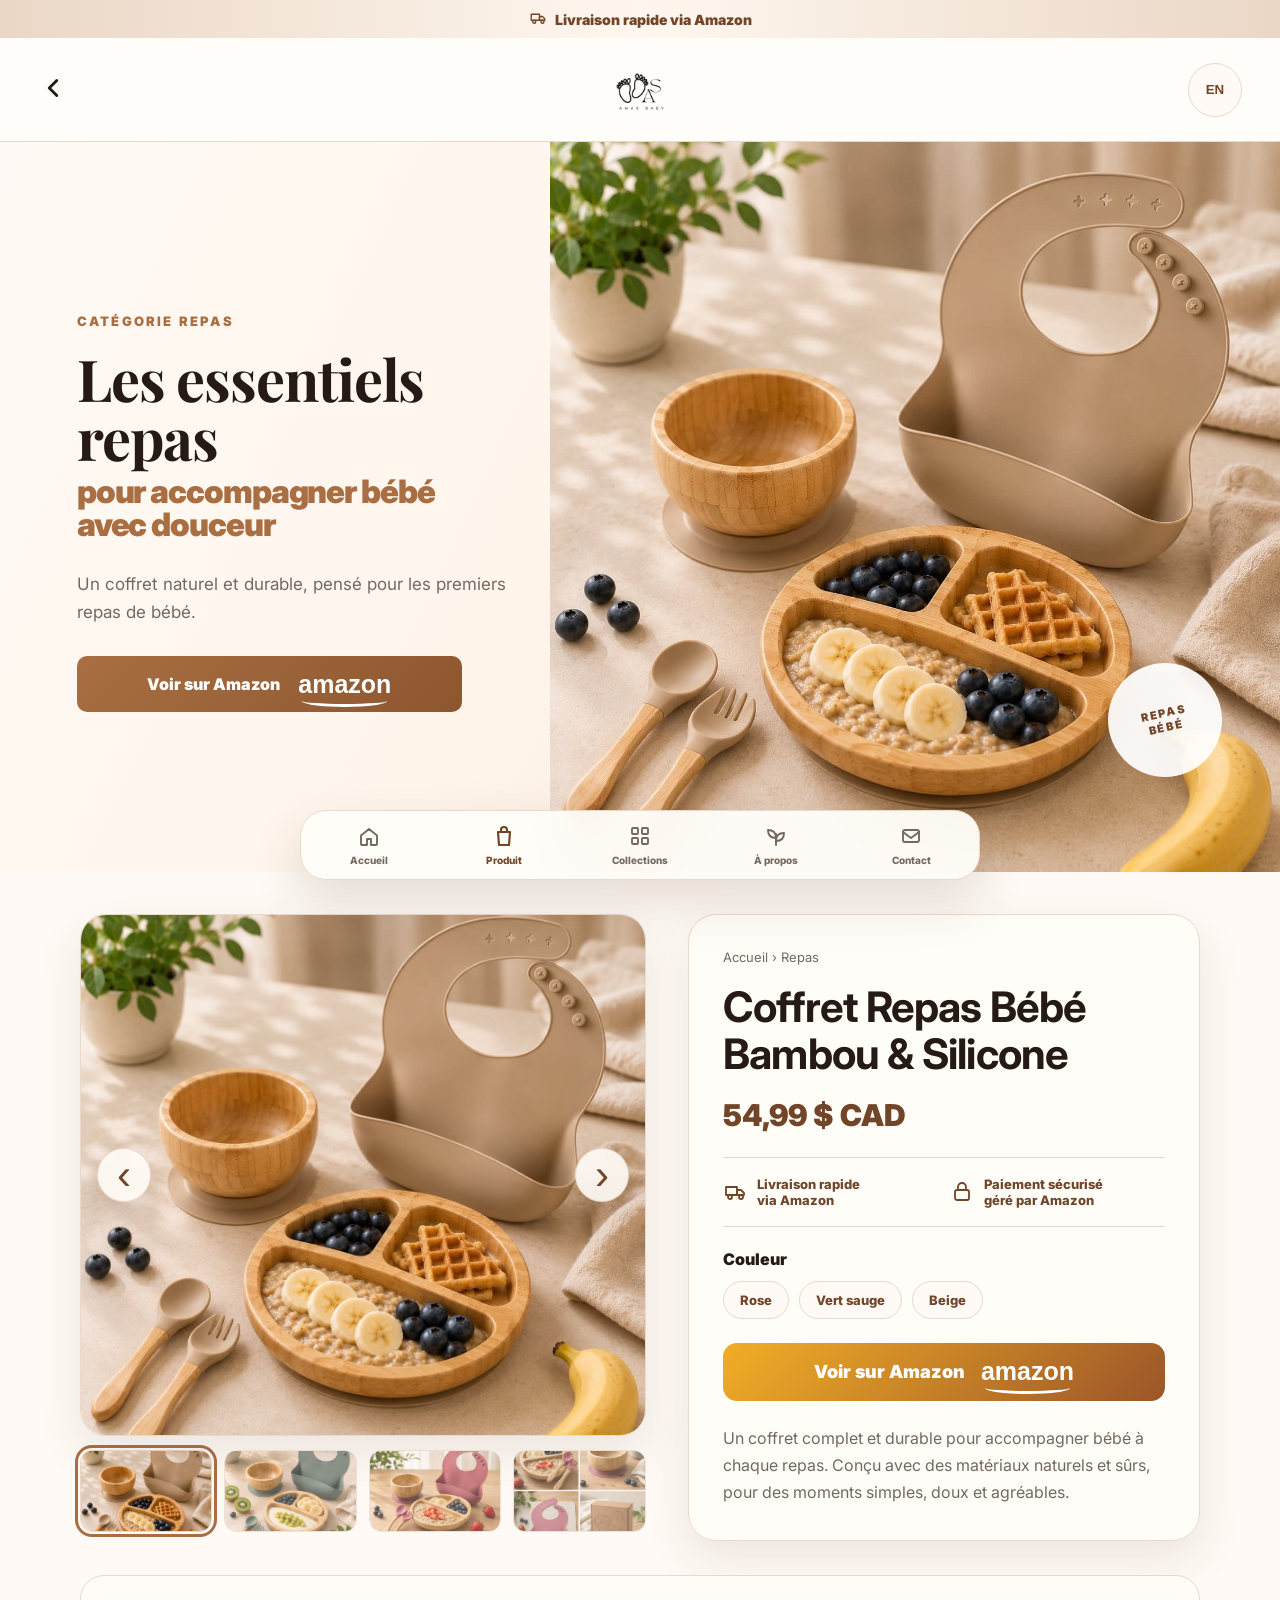
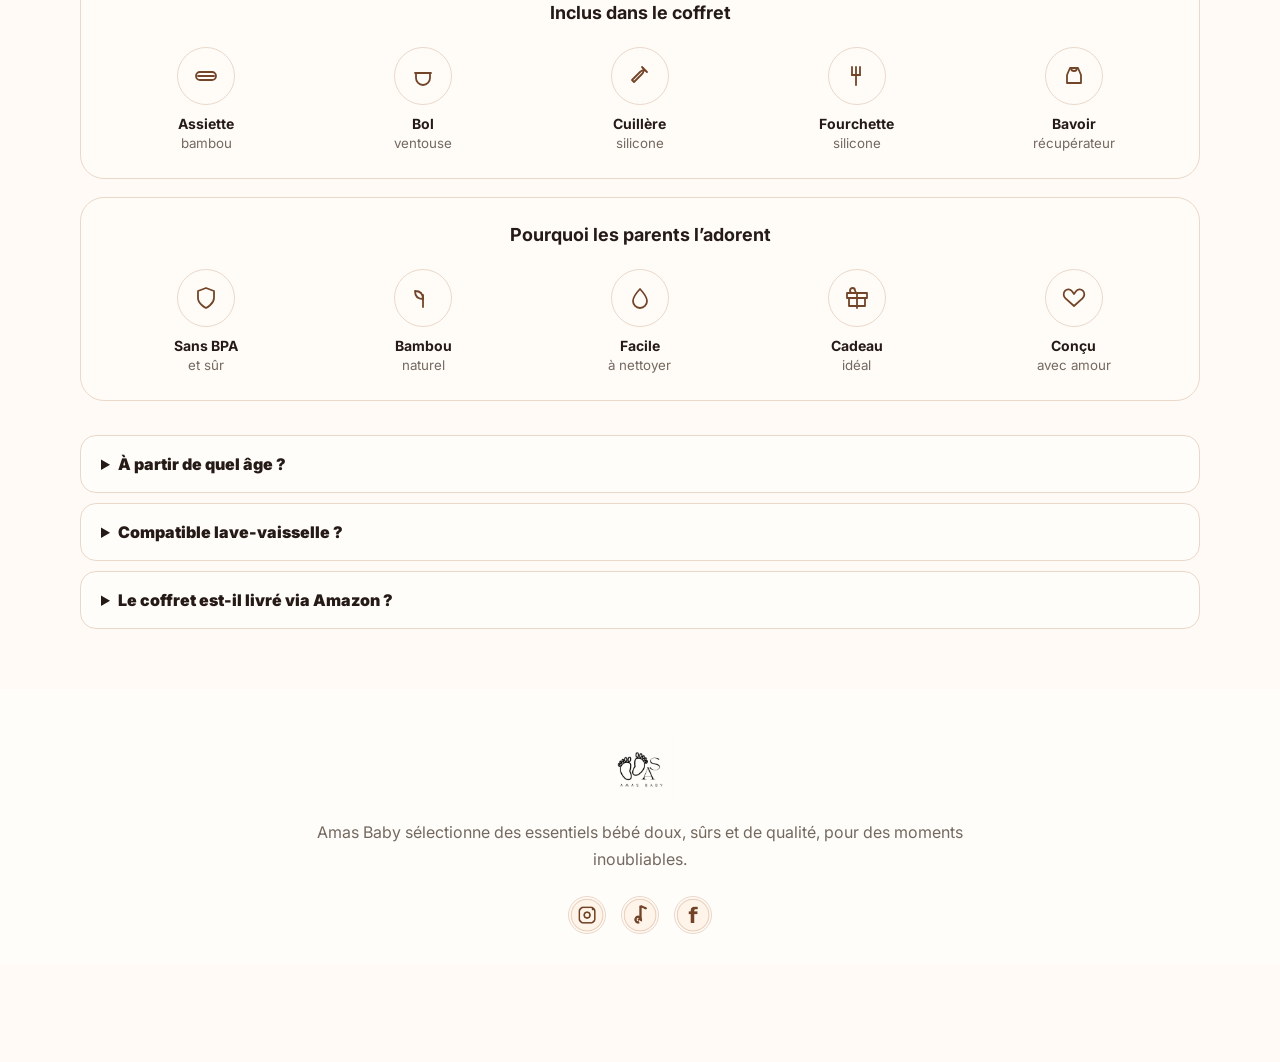
==== repas.html @ 6b03d8f7 "Add files via upload" ====
<!DOCTYPE html>
<html lang="fr">
<head>
  <meta charset="UTF-8" />
  <meta name="viewport" content="width=device-width, initial-scale=1.0" />
  <title>Repas | Amas Baby</title>
  <link rel="stylesheet" href="style.css" />
</head>
<body id="home">

  <div class="announcement">
    <span class="lineIcon" aria-hidden="true">
      <svg viewBox="0 0 24 24"><path d="M3 7h11v8H3z"/><path d="M14 10h4l3 3v2h-7z"/><circle cx="7" cy="17" r="2"/><circle cx="18" cy="17" r="2"/></svg>
    </span>
    Livraison rapide via Amazon
  </div>

  <header class="siteHeader">
    <a class="menuBtn" href="index.html" aria-label="Retour accueil">
      <svg viewBox="0 0 24 24"><path d="M15 18l-6-6 6-6"/></svg>
    </a>
    <a href="index.html" class="logoLink" aria-label="Amas Baby accueil">
      <img src="logo.png" alt="Amas Baby" />
    </a>
    <button class="langBtn" type="button" aria-label="Switch language">EN</button>
  </header>

  <main>
    <section class="hero">
      <div class="heroCopy">
        <p class="eyebrow">Catégorie repas</p>
        <h1>Les essentiels repas<br><span>pour accompagner bébé avec douceur</span></h1>
        <p class="heroText">Un coffret naturel et durable, pensé pour les premiers repas de bébé.</p>
        <div class="actions">
          <a class="amazonBtn" href="https://www.amazon.ca/" target="_blank" rel="noreferrer">
            <span>Voir sur Amazon</span>
            <span class="amazonWord">amazon</span>
          </a>
        </div>
      </div>
      <div class="heroImage">
        <img src="hero.jpg" alt="Coffret repas bébé" />
        <div class="badge">Repas<br>Bébé</div>
      </div>
    </section>

    <section class="productPageHero">
      <div class="productGallery">
        <div class="mainProductImage galleryBox">
          <button class="galleryArrow galleryPrev" type="button" aria-label="Image précédente">‹</button>
          <img id="mainProductPhoto" src="product-plate.jpg" alt="Coffret repas bébé bambou et silicone" />
          <button class="galleryArrow galleryNext" type="button" aria-label="Image suivante">›</button>
        </div>

        <div class="thumbs" id="productThumbs">
          <button class="thumbButton active" type="button" data-image="product-plate.jpg" aria-label="Photo 1">
            <img src="product-plate.jpg" alt="">
          </button>
          <button class="thumbButton" type="button" data-image="product-bowl.jpg" aria-label="Photo 2">
            <img src="product-bowl.jpg" alt="">
          </button>
          <button class="thumbButton" type="button" data-image="product-bib.jpg" aria-label="Photo 3">
            <img src="product-bib.jpg" alt="">
          </button>
          <button class="thumbButton" type="button" data-image="product-kit.jpg" aria-label="Photo 4">
            <img src="product-kit.jpg" alt="">
          </button>
        </div>
      </div>

      <article class="productInfo">
        <p class="breadcrumb">Accueil › Repas</p>
        <h1>Coffret Repas Bébé Bambou & Silicone</h1>
        <p class="price">54,99 $ CAD</p>

        <div class="miniTrust">
          <div><svg viewBox="0 0 24 24"><path d="M3 7h11v8H3z"/><path d="M14 10h4l3 3v2h-7z"/><circle cx="7" cy="17" r="2"/><circle cx="18" cy="17" r="2"/></svg><span>Livraison rapide<br>via Amazon</span></div>
          <div><svg viewBox="0 0 24 24"><rect x="5" y="10" width="14" height="10" rx="2"/><path d="M8 10V7a4 4 0 0 1 8 0v3"/></svg><span>Paiement sécurisé<br>géré par Amazon</span></div>
        </div>

        <p class="colorsLabel">Couleur</p>
        <div class="colorPills">
          <span>Rose</span>
          <span>Vert sauge</span>
          <span>Beige</span>
        </div>

        <a class="amazonProductBtn" href="https://www.amazon.ca/" target="_blank" rel="noreferrer">
          Voir sur Amazon <span class="amazonWord">amazon</span>
        </a>

        <p class="productDesc">
          Un coffret complet et durable pour accompagner bébé à chaque repas.
          Conçu avec des matériaux naturels et sûrs, pour des moments simples,
          doux et agréables.
        </p>
      </article>
    </section>

    <section class="detailsPanel">
      <div class="detailRow">
        <h2>Inclus dans le coffret</h2>
        <div class="iconGrid">
          <div><span><svg viewBox="0 0 24 24"><path d="M4 12h16"/><path d="M6 8h12a4 4 0 0 1 0 8H6a4 4 0 0 1 0-8Z"/></svg></span><strong>Assiette</strong><small>bambou</small></div>
          <div><span><svg viewBox="0 0 24 24"><path d="M5 9h14v5a7 7 0 0 1-14 0V9Z"/><path d="M4 9h16"/></svg></span><strong>Bol</strong><small>ventouse</small></div>
          <div><span><svg viewBox="0 0 24 24"><path d="M14 3c2 2 2 5 0 7l-8 8-2-2 8-8c2-2 5-2 7 0Z"/></svg></span><strong>Cuillère</strong><small>silicone</small></div>
          <div><span><svg viewBox="0 0 24 24"><path d="M7 3v8"/><path d="M11 3v8"/><path d="M15 3v8"/><path d="M7 11h8"/><path d="M11 11v10"/></svg></span><strong>Fourchette</strong><small>silicone</small></div>
          <div><span><svg viewBox="0 0 24 24"><path d="M8 4h8l3 7v8H5v-8l3-7Z"/><path d="M9 4a3 3 0 0 0 6 0"/></svg></span><strong>Bavoir</strong><small>récupérateur</small></div>
        </div>
      </div>

      <div class="detailRow">
        <h2>Pourquoi les parents l’adorent</h2>
        <div class="iconGrid">
          <div><span><svg viewBox="0 0 24 24"><path d="M12 22s8-4 8-10V5l-8-3-8 3v7c0 6 8 10 8 10Z"/></svg></span><strong>Sans BPA</strong><small>et sûr</small></div>
          <div><span><svg viewBox="0 0 24 24"><path d="M12 21V9"/><path d="M12 13c-5 0-8-3-8-8 5 0 8 3 8 8Z"/></svg></span><strong>Bambou</strong><small>naturel</small></div>
          <div><span><svg viewBox="0 0 24 24"><path d="M12 3s7 7.4 7 12a7 7 0 1 1-14 0c0-4.6 7-12 7-12Z"/></svg></span><strong>Facile</strong><small>à nettoyer</small></div>
          <div><span><svg viewBox="0 0 24 24"><path d="M20 12v8H4v-8"/><path d="M2 7h20v5H2z"/><path d="M12 22V7"/><path d="M12 7H7.5a2.5 2.5 0 1 1 2.5-2.5C10 6 12 7 12 7Z"/></svg></span><strong>Cadeau</strong><small>idéal</small></div>
          <div><span><svg viewBox="0 0 24 24"><path d="M20.8 4.6c-2-2-5.2-1.5-6.8.7L12 8l-2-2.7c-1.6-2.2-4.8-2.7-6.8-.7-2.3 2.3-2 6 .6 8.1L12 20l8.2-7.3c2.6-2.2 2.9-5.8.6-8.1Z"/></svg></span><strong>Conçu</strong><small>avec amour</small></div>
        </div>
      </div>
    </section>

    <section class="faq">
      <details><summary>À partir de quel âge ?</summary><p>Le coffret est pensé pour les premiers repas de bébé, généralement autour de 4 mois et plus.</p></details>
      <details><summary>Compatible lave-vaisselle ?</summary><p>Les éléments silicone sont faciles à nettoyer. Pour le bambou, un lavage doux à la main est recommandé.</p></details>
      <details><summary>Le coffret est-il livré via Amazon ?</summary><p>Oui, le bouton “Voir sur Amazon” dirige vers la fiche produit Amazon.</p></details>
    </section>
  </main>

  <footer id="contact" class="footer">
    <a href="index.html"><img src="logo.png" alt="Amas Baby" /></a>
    <p>Amas Baby sélectionne des essentiels bébé doux, sûrs et de qualité, pour des moments inoubliables.</p>
    <div class="socials" aria-label="Réseaux sociaux">
      <a href="#" aria-label="Instagram"><img src="social-instagram.png" alt="Instagram"></a>
      <a href="#" aria-label="TikTok"><img src="social-tiktok.png" alt="TikTok"></a>
      <a href="#" aria-label="Facebook"><img src="social-facebook.png" alt="Facebook"></a>
    </div>
  </footer>

  <nav class="bottomNav" aria-label="Navigation mobile">
    <a href="index.html">
      <svg viewBox="0 0 24 24" aria-hidden="true"><path d="M4 11.5 12 5l8 6.5V20a1 1 0 0 1-1 1h-5v-6h-4v6H5a1 1 0 0 1-1-1v-8.5Z"/></svg>
      <small>Accueil</small>
    </a>
    <a href="repas.html" class="active">
      <svg viewBox="0 0 24 24" aria-hidden="true"><path d="M6 8h12l-1 13H7L6 8Z"/><path d="M9 8V6a3 3 0 0 1 6 0v2"/></svg>
      <small>Produit</small>
    </a>
    <a href="index.html#collections">
      <svg viewBox="0 0 24 24" aria-hidden="true"><rect x="4" y="4" width="6" height="6" rx="1"/><rect x="14" y="4" width="6" height="6" rx="1"/><rect x="4" y="14" width="6" height="6" rx="1"/><rect x="14" y="14" width="6" height="6" rx="1"/></svg>
      <small>Collections</small>
    </a>
    <a href="index.html#about">
      <svg viewBox="0 0 24 24" aria-hidden="true"><path d="M12 21V10"/><path d="M12 14c-5 0-8-3-8-8 5 0 8 3 8 8Z"/><path d="M12 17c5 0 8-3 8-8-5 0-8 3-8 8Z"/></svg>
      <small>À propos</small>
    </a>
    <a href="index.html#contact">
      <svg viewBox="0 0 24 24" aria-hidden="true"><rect x="4" y="6" width="16" height="12" rx="2"/><path d="m4 8 8 6 8-6"/></svg>
      <small>Contact</small>
    </a>
  </nav>
  <script src="script.js"></script>
</body>
</html>
---- style.css ----
@import url('https://fonts.googleapis.com/css2?family=Inter:wght@400;500;600;700;800;900&family=Playfair+Display:wght@700;800&display=swap');

:root{
  --bg:#fffaf5;
  --cream:#fffdf9;
  --cream2:#f7ede5;
  --line:#ead8ca;
  --brown:#a96f43;
  --brown2:#724529;
  --text:#251a16;
  --muted:#746960;
  --shadow:0 18px 46px rgba(80,47,26,.10);
}

*{box-sizing:border-box}
html{scroll-behavior:smooth}
body{
  margin:0;
  background:var(--bg);
  color:var(--text);
  font-family:Inter,system-ui,-apple-system,sans-serif;
  padding-bottom:98px;
}
a{text-decoration:none;color:inherit}
img{max-width:100%;display:block}
svg{width:24px;height:24px;fill:none;stroke:currentColor;stroke-width:1.8;stroke-linecap:round;stroke-linejoin:round}

.announcement{
  height:38px;
  display:flex;
  justify-content:center;
  align-items:center;
  gap:8px;
  background:linear-gradient(90deg,#ead7c6,#fff7ef,#ead7c6);
  color:var(--brown2);
  font-weight:900;
  font-size:14px;
}
.announcement svg{width:18px;height:18px}

.siteHeader{
  height:104px;
  display:grid;
  grid-template-columns:64px 1fr 64px;
  align-items:center;
  padding:0 38px;
  background:rgba(255,253,249,.96);
  border-bottom:1px solid var(--line);
  position:sticky;
  top:0;
  z-index:20;
  backdrop-filter:blur(14px);
}
.menuBtn,.langBtn{background:transparent;border:0;color:var(--text)}
.menuBtn svg{width:30px;height:30px;stroke-width:2.3}
.logoLink{display:flex;justify-content:center;align-items:center}
.logoLink img{width:128px;height:76px;object-fit:contain;mix-blend-mode:multiply}
.langBtn{
  justify-self:end;
  width:54px;height:54px;
  border:1px solid var(--line);
  border-radius:999px;
  background:#fffaf5;
  color:var(--brown2);
  font-weight:900;
}

.hero{
  display:grid;
  grid-template-columns:minmax(320px,43%) 1fr;
  min-height:625px;
  overflow:hidden;
  background:linear-gradient(115deg,#fffaf5 0%,#fff5eb 46%,#f2dfcf 100%);
}
.heroCopy{
  padding:72px 42px 60px min(6vw,80px);
  display:flex;
  flex-direction:column;
  justify-content:center;
}
.eyebrow{
  margin:0 0 20px;
  color:var(--brown);
  text-transform:uppercase;
  letter-spacing:2.2px;
  font-size:13px;
  font-weight:900;
}
h1{
  margin:0;
  font-family:"Playfair Display",Georgia,serif;
  font-size:clamp(42px,4.5vw,66px);
  line-height:1.02;
  letter-spacing:-1.1px;
}
h1 span{
  display:block;
  margin-top:8px;
  color:var(--brown);
  font-family:Inter,system-ui,sans-serif;
  font-size:.56em;
  line-height:1.05;
  font-weight:900;
}
.heroText{
  margin:28px 0 30px;
  max-width:475px;
  color:var(--muted);
  font-size:17px;
  line-height:1.65;
}
.actions{display:grid;gap:14px;max-width:385px}
.amazonBtn,.outlineBtn{
  height:56px;
  border-radius:10px;
  display:flex;
  align-items:center;
  justify-content:center;
  font-weight:900;
}
.amazonBtn{
  color:white;
  background:linear-gradient(135deg,var(--brown),#8c562f);
  gap:18px;
}
.amazonWord{
  font-size:25px;
  font-family:Arial,sans-serif;
  position:relative;
}
.amazonWord:after{
  content:"";
  position:absolute;
  left:4px;right:4px;bottom:-8px;
  height:9px;
  border-bottom:3px solid white;
  border-radius:0 0 100% 100%;
}
.outlineBtn{border:1.5px solid var(--brown);background:rgba(255,255,255,.50);color:var(--brown2)}
.heroImage{position:relative;min-height:625px}
.heroImage img{width:100%;height:100%;object-fit:cover}
.badge{
  position:absolute;right:8%;bottom:13%;
  width:114px;height:114px;
  border-radius:50%;
  background:rgba(255,255,255,.92);
  display:grid;place-items:center;
  text-align:center;
  color:var(--brown2);
  text-transform:uppercase;
  letter-spacing:2px;
  font-size:11px;font-weight:900;
  transform:rotate(-12deg);
}

.features{
  width:min(1120px,calc(100% - 44px));
  margin:-32px auto 40px;
  position:relative;
  z-index:3;
  display:grid;
  grid-template-columns:repeat(4,1fr);
  background:rgba(255,253,249,.94);
  border:1px solid var(--line);
  border-radius:22px;
  overflow:hidden;
  box-shadow:var(--shadow);
}
.features article{
  padding:22px 12px;
  text-align:center;
  border-right:1px solid var(--line);
}
.features article:last-child{border-right:0}
.roundIcon{
  width:58px;height:58px;margin:0 auto 10px;
  border-radius:50%;
  display:grid;place-items:center;
  border:1px solid var(--line);
  color:var(--brown2);
  background:#fff9f3;
}
.roundIcon svg{width:29px;height:29px}
.leaf{color:#4a8b43}.sprout{color:#7b6b37}.drop{color:#327da2}.heart{color:var(--brown2)}
.features strong{font-size:14px}

.productSection,.collections{
  width:min(1120px,calc(100% - 44px));
  margin:48px auto 0;
}
.sectionKicker{
  margin:0 0 10px;
  color:var(--brown);
  text-transform:uppercase;
  letter-spacing:1.7px;
  font-weight:900;
  font-size:13px;
}
.productSection h2,.collections h2{
  margin:0 0 28px;
  font-family:"Playfair Display",Georgia,serif;
  font-size:clamp(32px,4vw,42px);
  line-height:1.08;
}
.productRail{
  display:grid;
  grid-template-columns:repeat(4,1fr);
  gap:20px;
}
.productCard{
  background:var(--cream);
  border:1px solid var(--line);
  border-radius:20px;
  overflow:hidden;
  box-shadow:0 14px 34px rgba(80,47,26,.06);
  text-align:center;
}
.productCard img{width:100%;height:170px;object-fit:cover}
.productCard h3{font-size:16px;margin:18px 12px 20px;min-height:42px}

.collectionGrid{
  display:grid;
  grid-template-columns:repeat(4,1fr);
  gap:24px;
}
.collectionCard{
  background:linear-gradient(180deg,#fffaf4,#f8eee6);
  border:1px solid var(--line);
  border-radius:24px;
  overflow:hidden;
  box-shadow:0 18px 42px rgba(80,47,26,.08);
}
.collectionCard img{
  width:100%;
  height:176px;
  object-fit:cover;
}
.collectionLabel{
  margin:-22px 16px 16px;
  position:relative;
  z-index:2;
  background:rgba(255,253,249,.95);
  border-radius:18px;
  padding:17px 10px;
  text-align:center;
  box-shadow:0 8px 24px rgba(80,47,26,.04);
}
.collectionLabel h3{margin:0 0 6px;font-size:17px}
.collectionLabel p{margin:0;color:var(--muted);font-size:13px}

.trustBand{
  margin:52px auto 0;
  width:100%;
  padding:24px max(24px,calc((100% - 1120px)/2));
  background:#fff6ee;
  border-top:1px solid var(--line);
  border-bottom:1px solid var(--line);
  display:grid;
  grid-template-columns:repeat(4,1fr);
}
.trustBand article{
  display:flex;
  gap:14px;
  align-items:center;
  padding:0 22px;
  border-right:1px solid var(--line);
}
.trustBand article:last-child{border-right:0}
.trustBand span{
  width:48px;height:48px;
  border-radius:50%;
  display:grid;place-items:center;
  background:#fffaf5;
  border:1px solid var(--line);
  color:var(--brown2);
  flex:0 0 auto;
}
.trustBand h3{font-size:15px;margin:0 0 4px}
.trustBand p{font-size:13px;margin:0;color:var(--muted)}

.footer{
  background:#fffdf9;
  padding:42px 22px 30px;
  text-align:center;
}
.footer img{width:120px;height:74px;object-fit:contain;margin:0 auto;mix-blend-mode:multiply}
.footer p{
  max-width:690px;
  margin:14px auto 22px;
  color:var(--muted);
  line-height:1.7;
}
.socials{display:flex;justify-content:center;gap:15px}
.socials a{
  width:38px;height:38px;border-radius:50%;
  display:grid;place-items:center;
  border:1px solid var(--line);
  background:#fff9f3;
  overflow:hidden;
}
.socials img{
  width:100%;
  height:100%;
  object-fit:contain;
  display:block;
}

.bottomNav{
  position:fixed;
  z-index:40;
  left:50%;
  bottom:18px;
  transform:translateX(-50%);
  width:min(92%,680px);
  height:70px;
  display:grid;
  grid-template-columns:repeat(5,1fr);
  align-items:center;
  background:rgba(255,253,249,.95);
  border:1px solid var(--line);
  border-radius:26px;
  box-shadow:0 20px 50px rgba(80,47,26,.16);
  backdrop-filter:blur(18px);
}
.bottomNav a{
  text-align:center;
  color:var(--muted);
  font-size:12px;
  font-weight:800;
}
.bottomNav a.active{color:var(--brown2)}
.bottomNav svg{display:block;margin:0 auto 4px;width:24px;height:24px}

@media(max-width:820px){
  body{padding-bottom:96px}
  .announcement{height:38px;font-size:14px}
  .siteHeader{
    height:98px;
    grid-template-columns:52px 1fr 58px;
    padding:0 24px;
  }
  .menuBtn svg{width:32px;height:32px;stroke-width:2.5}
  .logoLink img{width:132px;height:78px}
  .langBtn{width:58px;height:58px}

  .hero{
    display:flex;
    flex-direction:column;
    min-height:0;
  }
  .heroCopy{
    order:1;
    padding:42px 24px 26px;
  }
  .eyebrow{font-size:12px;letter-spacing:2.5px}
  h1{font-size:44px;line-height:1.04}
  h1 span{font-size:.68em}
  .heroText{font-size:16px;line-height:1.65;margin:24px 0 26px}
  .actions{max-width:none}
  .amazonBtn,.outlineBtn{height:58px;border-radius:12px}
  .heroImage{order:2;min-height:372px}
  .heroImage img{height:372px;object-position:center}
  .badge{width:84px;height:84px;font-size:8px;right:18px;bottom:18px}

  .features{
    width:calc(100% - 34px);
    margin:22px auto 40px;
    grid-template-columns:repeat(4,1fr);
    border-radius:20px;
  }
  .features article{padding:16px 5px}
  .roundIcon{width:42px;height:42px}
  .roundIcon svg{width:22px;height:22px}
  .features strong{font-size:11px;line-height:1.25;display:block}

  .productSection,.collections{
    width:calc(100% - 36px);
    margin-top:42px;
  }
  .productSection h2,.collections h2{font-size:38px}
  .productRail{
    display:flex;
    gap:14px;
    overflow-x:auto;
    scroll-snap-type:x mandatory;
    padding-bottom:10px;
  }
  .productCard{min-width:186px;scroll-snap-align:start}
  .productCard img{height:128px}
  .productCard h3{font-size:15px;margin:16px 12px 18px}

  .collectionGrid{
    grid-template-columns:repeat(2,1fr);
    gap:14px;
  }
  .collectionCard{border-radius:22px}
  .collectionCard img{height:128px}
  .collectionLabel{
    margin:-18px 10px 12px;
    border-radius:18px;
    padding:14px 6px;
  }
  .collectionLabel h3{font-size:17px}
  .collectionLabel p{font-size:12px}

  .trustBand{
    grid-template-columns:repeat(2,1fr);
    gap:0;
    padding:24px 18px;
  }
  .trustBand article{
    display:block;
    text-align:center;
    padding:18px 8px;
    border-right:0;
  }
  .trustBand span{margin:0 auto 10px}
  .trustBand h3{font-size:14px}
  .trustBand p{font-size:13px}

  .footer{padding-bottom:28px}
  .bottomNav{
    width:calc(100% - 34px);
    height:66px;
    bottom:14px;
    border-radius:24px;
  }
  .bottomNav svg{width:23px;height:23px}
  .bottomNav a{font-size:11px}
}

@media(min-width:821px){
  .bottomNav{bottom:20px}
}


.cardLink{display:block;color:inherit}
.activeCollection{border-color:#b9855d;box-shadow:0 22px 56px rgba(116,69,41,.14)}
.smallCta{
  display:inline-flex;
  align-items:center;
  justify-content:center;
  margin:0 0 24px;
  padding:12px 20px;
  border-radius:999px;
  background:var(--brown);
  color:white;
  font-weight:900;
  font-size:14px;
}
.productPageHero{
  display:grid;
  grid-template-columns:1.05fr .95fr;
  gap:42px;
  width:min(1120px,calc(100% - 44px));
  margin:42px auto 0;
  align-items:start;
}
.productGallery .mainProductImage{
  border-radius:26px;
  overflow:hidden;
  border:1px solid var(--line);
  box-shadow:var(--shadow);
  background:#fffaf5;
}
.productGallery .mainProductImage img{
  width:100%;
  height:520px;
  object-fit:cover;
}
.thumbs{
  display:grid;
  grid-template-columns:repeat(4,1fr);
  gap:12px;
  margin-top:14px;
}
.thumbs img{
  height:82px;
  width:100%;
  object-fit:cover;
  border-radius:12px;
  border:1px solid var(--line);
}
.productInfo{
  background:rgba(255,253,249,.92);
  border:1px solid var(--line);
  border-radius:28px;
  padding:34px;
  box-shadow:var(--shadow);
}
.breadcrumb{
  color:var(--muted);
  font-size:13px;
  margin:0 0 18px;
}
.productInfo h1{
  font-family:Inter,system-ui,sans-serif;
  font-size:42px;
  line-height:1.12;
  letter-spacing:-.8px;
  margin:0 0 20px;
}
.price{
  font-size:30px;
  font-weight:900;
  color:var(--brown2);
  margin:0 0 24px;
}
.miniTrust{
  display:grid;
  grid-template-columns:1fr 1fr;
  gap:12px;
  border-top:1px solid var(--line);
  border-bottom:1px solid var(--line);
  padding:18px 0;
  margin-bottom:22px;
}
.miniTrust div{
  display:flex;
  gap:10px;
  align-items:center;
  color:var(--brown2);
  font-weight:800;
  font-size:13px;
}
.colorsLabel{font-weight:900;margin:0 0 12px}
.colorPills{display:flex;gap:10px;flex-wrap:wrap;margin-bottom:24px}
.colorPills span{
  border:1px solid var(--line);
  border-radius:999px;
  padding:10px 16px;
  background:#fffaf5;
  font-weight:800;
  color:var(--brown2);
  font-size:13px;
}
.amazonProductBtn{
  height:58px;
  border-radius:14px;
  display:flex;
  justify-content:center;
  align-items:center;
  gap:16px;
  width:100%;
  background:linear-gradient(135deg,#f2ae26,#9b5529);
  color:white;
  font-weight:900;
  font-size:18px;
  margin-bottom:24px;
}
.productDesc{
  color:var(--muted);
  line-height:1.7;
  margin:0;
}
.detailsPanel{
  width:min(1120px,calc(100% - 44px));
  margin:34px auto 0;
  display:grid;
  gap:18px;
}
.detailRow{
  background:rgba(255,253,249,.88);
  border:1px solid var(--line);
  border-radius:24px;
  padding:26px;
}
.detailRow h2{
  margin:0 0 24px;
  text-align:center;
  font-size:18px;
}
.iconGrid{
  display:grid;
  grid-template-columns:repeat(5,1fr);
  gap:18px;
  text-align:center;
}
.iconGrid span{
  width:58px;
  height:58px;
  display:grid;
  place-items:center;
  margin:0 auto 10px;
  border:1px solid var(--line);
  border-radius:50%;
  color:var(--brown2);
}
.iconGrid strong{font-size:14px;display:block}
.iconGrid small{color:var(--muted)}
.faq{
  width:min(1120px,calc(100% - 44px));
  margin:34px auto 60px;
  display:grid;
  gap:10px;
}
.faq details{
  background:#fffdf9;
  border:1px solid var(--line);
  border-radius:16px;
  padding:18px 20px;
}
.faq summary{font-weight:900;cursor:pointer}
.faq p{color:var(--muted);line-height:1.6}
@media(max-width:820px){
  .productPageHero{
    grid-template-columns:1fr;
    gap:22px;
    width:calc(100% - 34px);
    margin-top:24px;
  }
  .productGallery .mainProductImage img{height:330px}
  .thumbs img{height:66px}
  .productInfo{padding:24px}
  .productInfo h1{font-size:31px}
  .price{font-size:25px}
  .iconGrid{grid-template-columns:repeat(2,1fr)}
  .detailRow{padding:22px 16px}
}


.galleryBox{position:relative}
.galleryArrow{
  position:absolute;
  top:50%;
  transform:translateY(-50%);
  z-index:5;
  width:54px;
  height:54px;
  border-radius:50%;
  border:1px solid rgba(234,216,202,.95);
  background:rgba(255,253,249,.88);
  color:var(--brown2);
  font-size:42px;
  line-height:1;
  display:grid;
  place-items:center;
  box-shadow:0 10px 28px rgba(80,47,26,.14);
  cursor:pointer;
  backdrop-filter:blur(10px);
}
.galleryPrev{left:16px}
.galleryNext{right:16px}
.thumbButton{
  border:0;
  padding:0;
  background:transparent;
  border-radius:12px;
  overflow:hidden;
  cursor:pointer;
  opacity:.72;
}
.thumbButton.active{
  opacity:1;
  outline:3px solid var(--brown);
  outline-offset:2px;
}
.thumbButton img{
  height:82px;
  width:100%;
  object-fit:cover;
  border-radius:12px;
  border:1px solid var(--line);
}
@media(max-width:820px){
  .galleryArrow{
    width:46px;
    height:46px;
    font-size:36px;
  }
  .galleryPrev{left:10px}
  .galleryNext{right:10px}
  .thumbButton img{height:66px}
}

.bottomNav svg{
  stroke-width:1.9;
}
.bottomNav a.active svg{
  stroke-width:2.2;
}

#collections,#about,#contact,#product{scroll-margin-top:120px}
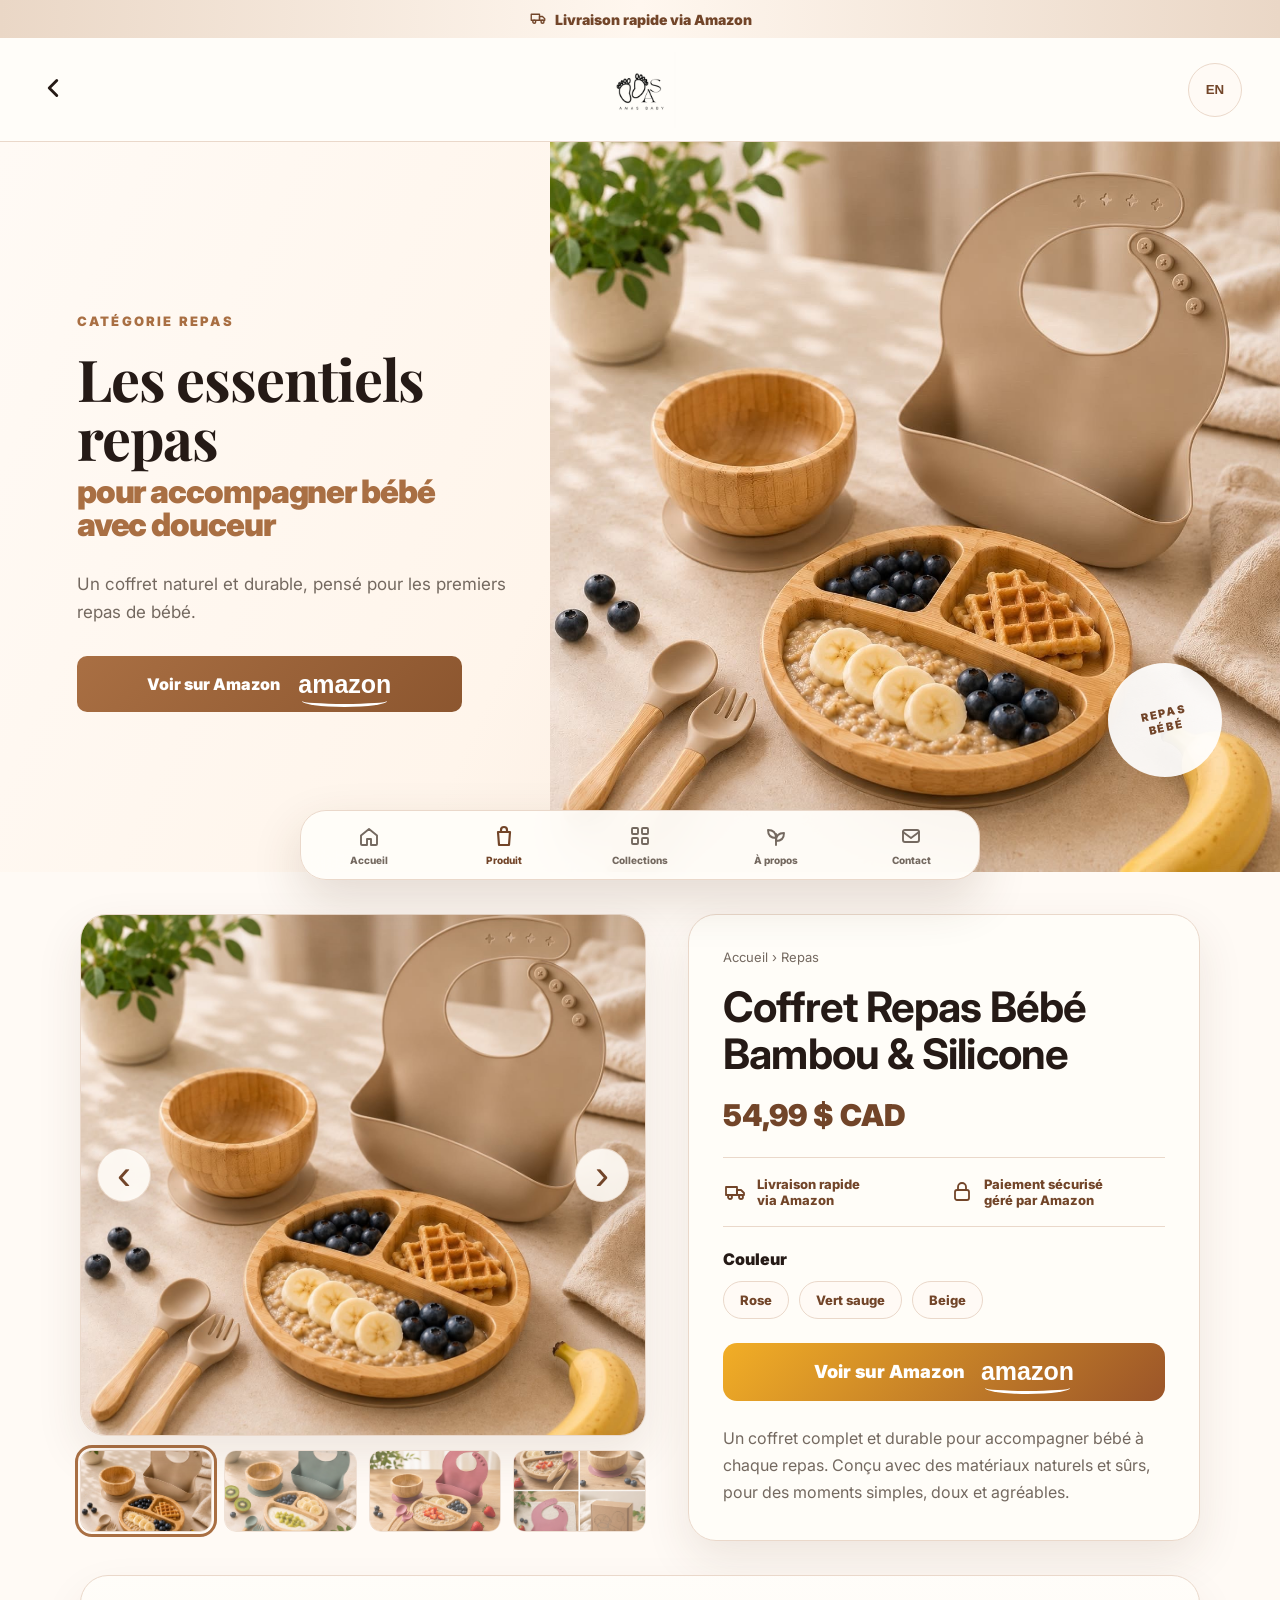
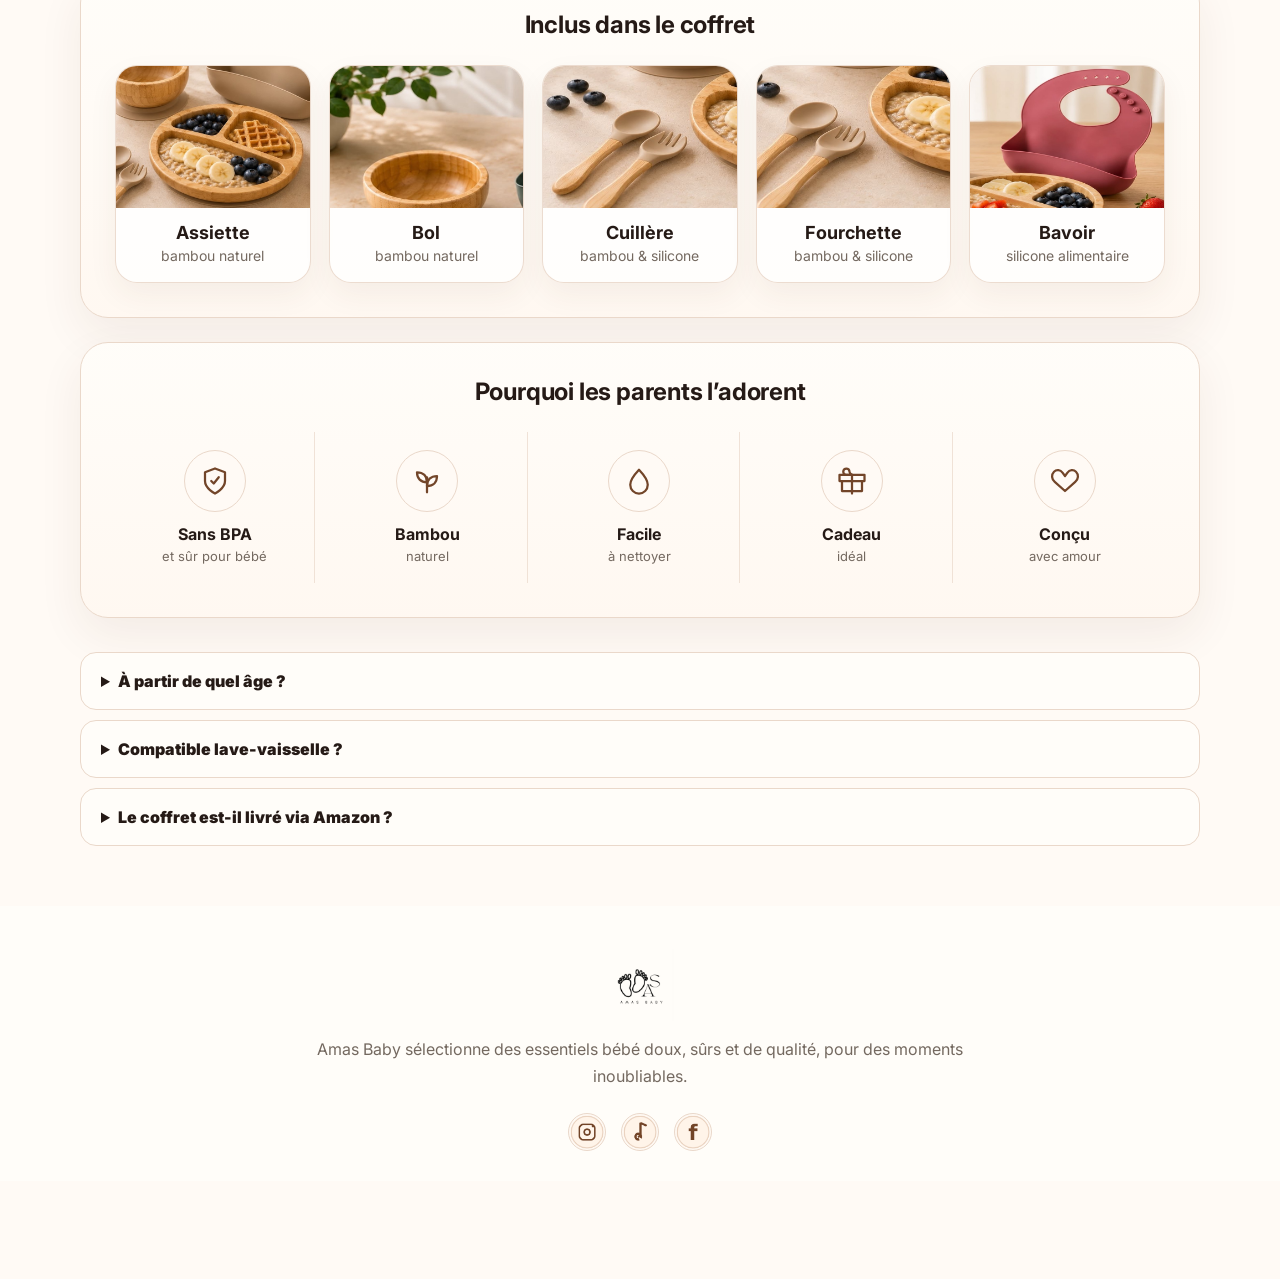
==== commit 81e74958: "Add files via upload" ====
--- a/repas.html
+++ b/repas.html
@@ -97,26 +97,76 @@
       </article>
     </section>
 
-    <section class="detailsPanel">
-      <div class="detailRow">
+    <section class="detailsPanel premiumDetails">
+      <div class="premiumBox">
         <h2>Inclus dans le coffret</h2>
-        <div class="iconGrid">
-          <div><span><svg viewBox="0 0 24 24"><path d="M4 12h16"/><path d="M6 8h12a4 4 0 0 1 0 8H6a4 4 0 0 1 0-8Z"/></svg></span><strong>Assiette</strong><small>bambou</small></div>
-          <div><span><svg viewBox="0 0 24 24"><path d="M5 9h14v5a7 7 0 0 1-14 0V9Z"/><path d="M4 9h16"/></svg></span><strong>Bol</strong><small>ventouse</small></div>
-          <div><span><svg viewBox="0 0 24 24"><path d="M14 3c2 2 2 5 0 7l-8 8-2-2 8-8c2-2 5-2 7 0Z"/></svg></span><strong>Cuillère</strong><small>silicone</small></div>
-          <div><span><svg viewBox="0 0 24 24"><path d="M7 3v8"/><path d="M11 3v8"/><path d="M15 3v8"/><path d="M7 11h8"/><path d="M11 11v10"/></svg></span><strong>Fourchette</strong><small>silicone</small></div>
-          <div><span><svg viewBox="0 0 24 24"><path d="M8 4h8l3 7v8H5v-8l3-7Z"/><path d="M9 4a3 3 0 0 0 6 0"/></svg></span><strong>Bavoir</strong><small>récupérateur</small></div>
-        </div>
-      </div>
-
-      <div class="detailRow">
+
+        <div class="includedGrid">
+          <article class="includedCard">
+            <img src="included-plate.jpg" alt="Assiette bambou naturel">
+            <h3>Assiette</h3>
+            <p>bambou naturel</p>
+          </article>
+
+          <article class="includedCard">
+            <img src="included-bowl.jpg" alt="Bol bambou naturel">
+            <h3>Bol</h3>
+            <p>bambou naturel</p>
+          </article>
+
+          <article class="includedCard">
+            <img src="included-spoon.jpg" alt="Cuillère bambou et silicone">
+            <h3>Cuillère</h3>
+            <p>bambou &amp; silicone</p>
+          </article>
+
+          <article class="includedCard">
+            <img src="included-fork.jpg" alt="Fourchette bambou et silicone">
+            <h3>Fourchette</h3>
+            <p>bambou &amp; silicone</p>
+          </article>
+
+          <article class="includedCard includedCardWide">
+            <img src="included-bib.jpg" alt="Bavoir silicone alimentaire">
+            <h3>Bavoir</h3>
+            <p>silicone alimentaire</p>
+          </article>
+        </div>
+      </div>
+
+      <div class="premiumBox parentLoveBox">
         <h2>Pourquoi les parents l’adorent</h2>
-        <div class="iconGrid">
-          <div><span><svg viewBox="0 0 24 24"><path d="M12 22s8-4 8-10V5l-8-3-8 3v7c0 6 8 10 8 10Z"/></svg></span><strong>Sans BPA</strong><small>et sûr</small></div>
-          <div><span><svg viewBox="0 0 24 24"><path d="M12 21V9"/><path d="M12 13c-5 0-8-3-8-8 5 0 8 3 8 8Z"/></svg></span><strong>Bambou</strong><small>naturel</small></div>
-          <div><span><svg viewBox="0 0 24 24"><path d="M12 3s7 7.4 7 12a7 7 0 1 1-14 0c0-4.6 7-12 7-12Z"/></svg></span><strong>Facile</strong><small>à nettoyer</small></div>
-          <div><span><svg viewBox="0 0 24 24"><path d="M20 12v8H4v-8"/><path d="M2 7h20v5H2z"/><path d="M12 22V7"/><path d="M12 7H7.5a2.5 2.5 0 1 1 2.5-2.5C10 6 12 7 12 7Z"/></svg></span><strong>Cadeau</strong><small>idéal</small></div>
-          <div><span><svg viewBox="0 0 24 24"><path d="M20.8 4.6c-2-2-5.2-1.5-6.8.7L12 8l-2-2.7c-1.6-2.2-4.8-2.7-6.8-.7-2.3 2.3-2 6 .6 8.1L12 20l8.2-7.3c2.6-2.2 2.9-5.8.6-8.1Z"/></svg></span><strong>Conçu</strong><small>avec amour</small></div>
+
+        <div class="loveGrid">
+          <article>
+            <span><svg viewBox="0 0 24 24"><path d="M12 22s8-4 8-10V5l-8-3-8 3v7c0 6 8 10 8 10Z"/><path d="M9 12l2 2 4-5"/></svg></span>
+            <strong>Sans BPA</strong>
+            <small>et sûr pour bébé</small>
+          </article>
+
+          <article>
+            <span><svg viewBox="0 0 24 24"><path d="M12 21V9"/><path d="M12 13c-5 0-8-3-8-8 5 0 8 3 8 8Z"/><path d="M12 16c5 0 8-3 8-8-5 0-8 3-8 8Z"/></svg></span>
+            <strong>Bambou</strong>
+            <small>naturel</small>
+          </article>
+
+          <article>
+            <span><svg viewBox="0 0 24 24"><path d="M12 3s7 7.4 7 12a7 7 0 1 1-14 0c0-4.6 7-12 7-12Z"/></svg></span>
+            <strong>Facile</strong>
+            <small>à nettoyer</small>
+          </article>
+
+          <article>
+            <span><svg viewBox="0 0 24 24"><path d="M20 12v8H4v-8"/><path d="M2 7h20v5H2z"/><path d="M12 22V7"/><path d="M12 7H7.5a2.5 2.5 0 1 1 2.5-2.5C10 6 12 7 12 7Z"/></svg></span>
+            <strong>Cadeau</strong>
+            <small>idéal</small>
+          </article>
+
+          <article>
+            <span><svg viewBox="0 0 24 24"><path d="M20.8 4.6c-2-2-5.2-1.5-6.8.7L12 8l-2-2.7c-1.6-2.2-4.8-2.7-6.8-.7-2.3 2.3-2 6 .6 8.1L12 20l8.2-7.3c2.6-2.2 2.9-5.8.6-8.1Z"/></svg></span>
+            <strong>Conçu</strong>
+            <small>avec amour</small>
+          </article>
         </div>
       </div>
     </section>
--- a/style.css
+++ b/style.css
@@ -681,3 +681,164 @@
 }
 
 #collections,#about,#contact,#product{scroll-margin-top:120px}
+
+
+/* Premium product detail sections */
+.premiumDetails{
+  width:min(1120px,calc(100% - 44px));
+  margin:34px auto 0;
+  display:grid;
+  gap:24px;
+}
+
+.premiumBox{
+  background:linear-gradient(180deg,rgba(255,253,249,.96),rgba(255,248,241,.94));
+  border:1px solid var(--line);
+  border-radius:28px;
+  padding:34px;
+  box-shadow:0 18px 46px rgba(80,47,26,.07);
+}
+
+.premiumBox h2{
+  margin:0 0 26px;
+  text-align:center;
+  font-size:24px;
+  letter-spacing:-.2px;
+}
+
+.includedGrid{
+  display:grid;
+  grid-template-columns:repeat(5,1fr);
+  gap:18px;
+}
+
+.includedCard{
+  background:rgba(255,255,255,.78);
+  border:1px solid rgba(234,216,202,.88);
+  border-radius:22px;
+  overflow:hidden;
+  text-align:center;
+  box-shadow:0 12px 30px rgba(80,47,26,.06);
+}
+
+.includedCard img{
+  width:100%;
+  height:142px;
+  object-fit:cover;
+  background:#fffaf5;
+}
+
+.includedCard h3{
+  margin:14px 8px 4px;
+  font-size:18px;
+  color:var(--text);
+}
+
+.includedCard p{
+  margin:0 8px 18px;
+  color:var(--muted);
+  font-size:14px;
+}
+
+.loveGrid{
+  display:grid;
+  grid-template-columns:repeat(5,1fr);
+  gap:12px;
+}
+
+.loveGrid article{
+  text-align:center;
+  padding:18px 10px;
+  border-right:1px solid rgba(234,216,202,.72);
+}
+
+.loveGrid article:last-child{
+  border-right:0;
+}
+
+.loveGrid span{
+  width:62px;
+  height:62px;
+  display:grid;
+  place-items:center;
+  margin:0 auto 12px;
+  border:1px solid var(--line);
+  border-radius:999px;
+  background:#fffaf5;
+  color:var(--brown2);
+}
+
+.loveGrid span svg{
+  width:30px;
+  height:30px;
+}
+
+.loveGrid strong{
+  display:block;
+  font-size:16px;
+  margin-bottom:4px;
+}
+
+.loveGrid small{
+  display:block;
+  color:var(--muted);
+  font-size:13px;
+  line-height:1.3;
+}
+
+@media(max-width:820px){
+  .premiumDetails{
+    width:calc(100% - 34px);
+    gap:18px;
+  }
+
+  .premiumBox{
+    padding:22px 16px;
+    border-radius:26px;
+  }
+
+  .premiumBox h2{
+    font-size:24px;
+    margin-bottom:22px;
+  }
+
+  .includedGrid{
+    grid-template-columns:repeat(2,1fr);
+    gap:14px;
+  }
+
+  .includedCardWide{
+    grid-column:auto;
+  }
+
+  .includedCard img{
+    height:118px;
+  }
+
+  .includedCard h3{
+    font-size:17px;
+  }
+
+  .includedCard p{
+    font-size:13px;
+    min-height:32px;
+  }
+
+  .loveGrid{
+    grid-template-columns:repeat(2,1fr);
+    gap:0;
+  }
+
+  .loveGrid article{
+    border-right:0;
+    border-bottom:1px solid rgba(234,216,202,.70);
+  }
+
+  .loveGrid article:nth-last-child(-n+1){
+    border-bottom:0;
+  }
+
+  .loveGrid article:last-child{
+    grid-column:1 / -1;
+  }
+}
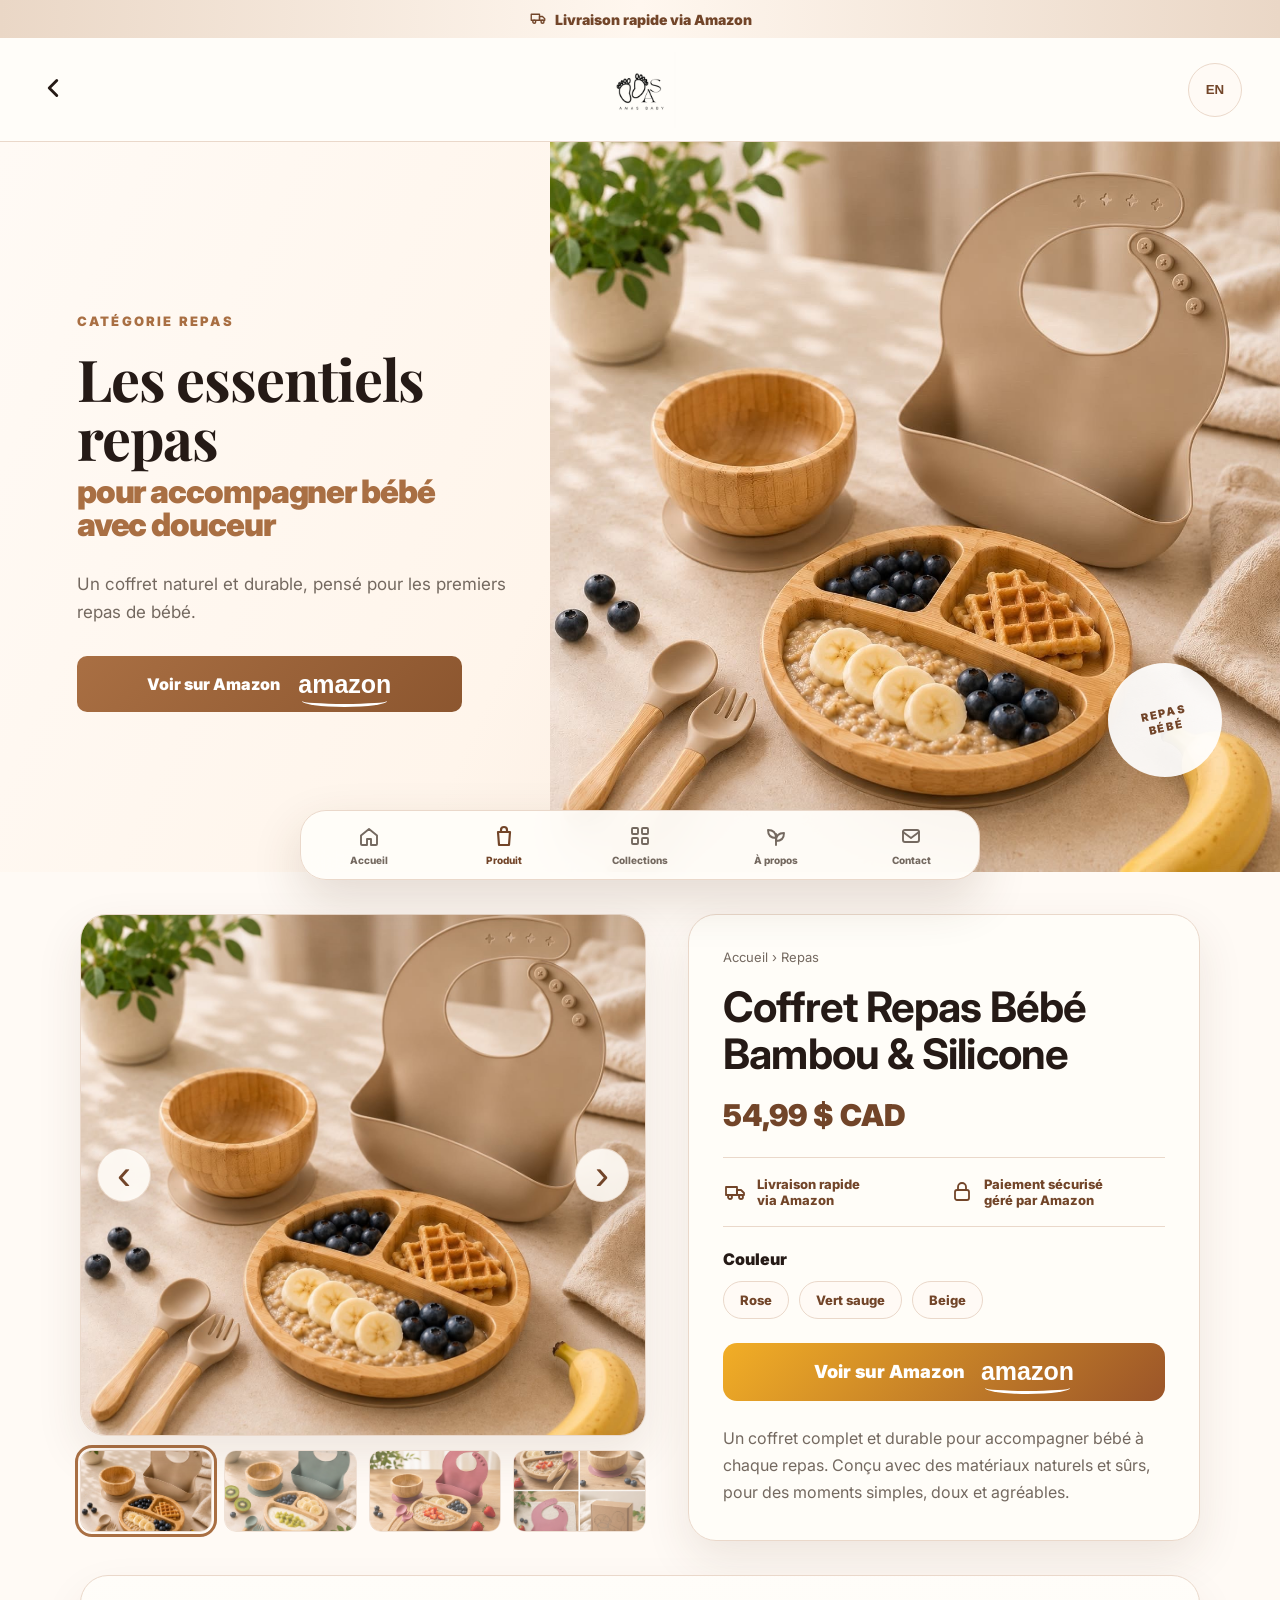
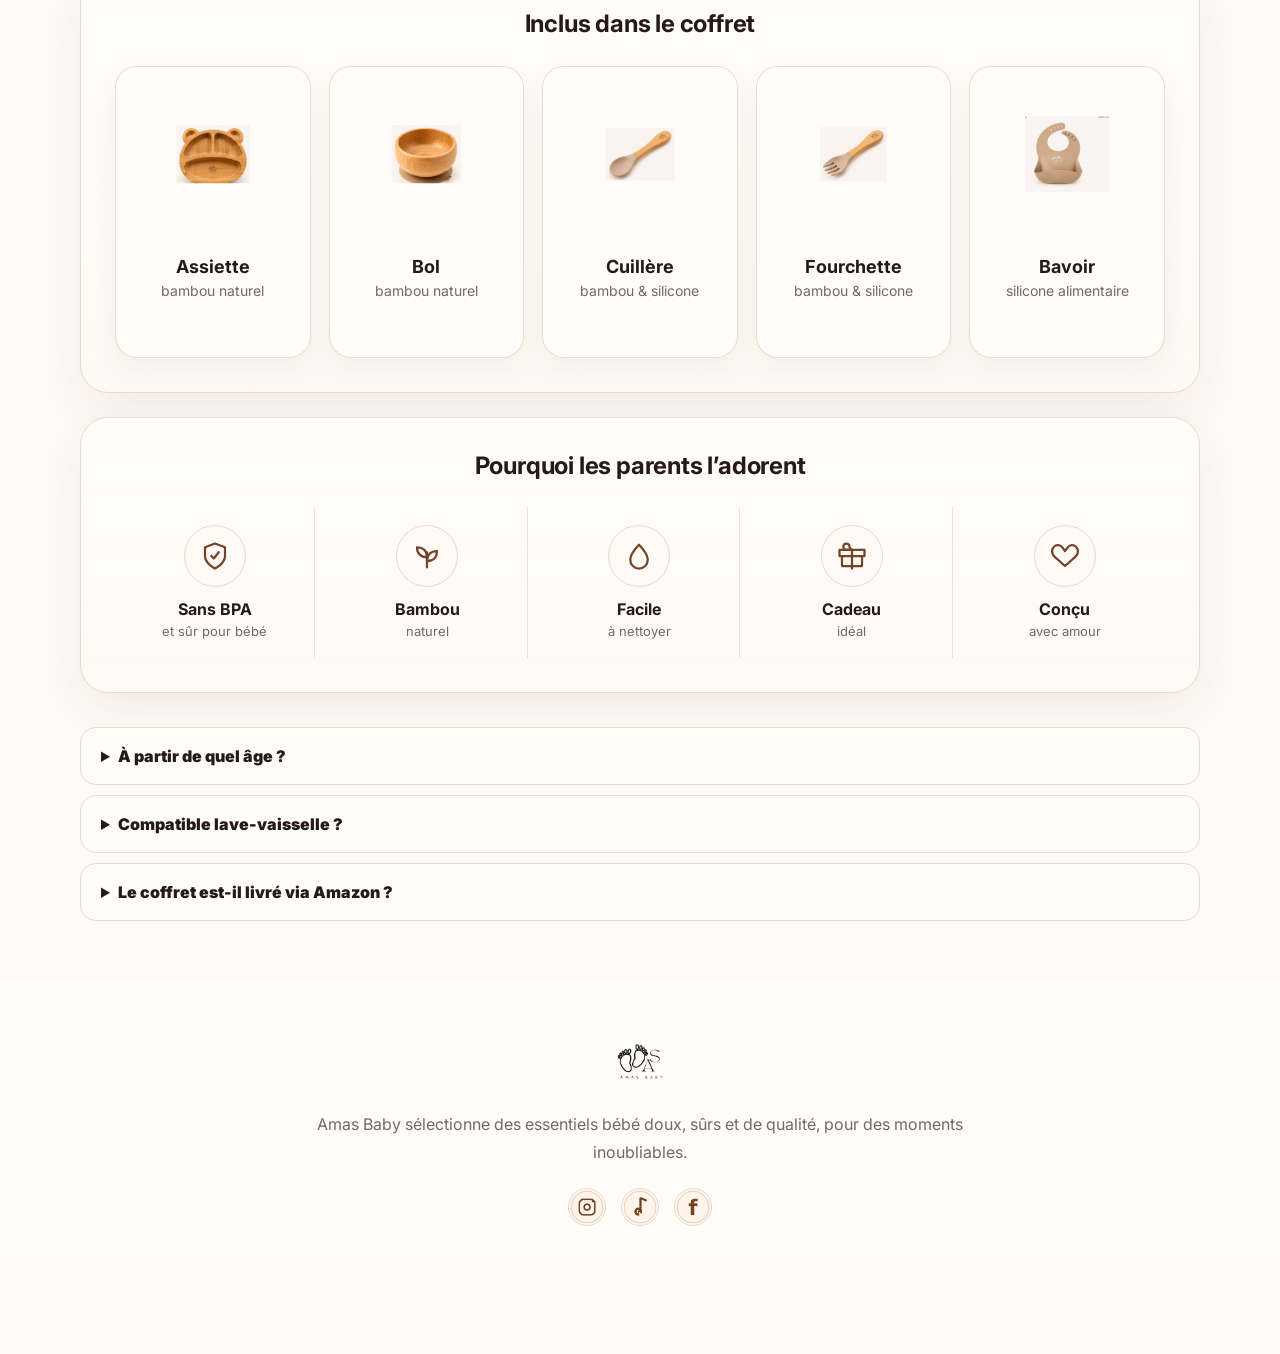
==== commit f364bd72: "Add files via upload" ====
--- a/repas.html
+++ b/repas.html
@@ -101,33 +101,43 @@
       <div class="premiumBox">
         <h2>Inclus dans le coffret</h2>
 
-        <div class="includedGrid">
-          <article class="includedCard">
-            <img src="included-plate.jpg" alt="Assiette bambou naturel">
+        <div class="includedGrid cleanIncludedGrid">
+          <article class="includedCard cleanIncludedCard">
+            <div class="includedImageWrap">
+              <img src="included-plate.jpg" alt="Assiette en bambou naturel">
+            </div>
             <h3>Assiette</h3>
             <p>bambou naturel</p>
           </article>
 
-          <article class="includedCard">
-            <img src="included-bowl.jpg" alt="Bol bambou naturel">
+          <article class="includedCard cleanIncludedCard">
+            <div class="includedImageWrap">
+              <img src="included-bowl.jpg" alt="Bol en bambou naturel">
+            </div>
             <h3>Bol</h3>
             <p>bambou naturel</p>
           </article>
 
-          <article class="includedCard">
-            <img src="included-spoon.jpg" alt="Cuillère bambou et silicone">
+          <article class="includedCard cleanIncludedCard">
+            <div class="includedImageWrap">
+              <img src="included-spoon.jpg" alt="Cuillère bambou et silicone">
+            </div>
             <h3>Cuillère</h3>
             <p>bambou &amp; silicone</p>
           </article>
 
-          <article class="includedCard">
-            <img src="included-fork.jpg" alt="Fourchette bambou et silicone">
+          <article class="includedCard cleanIncludedCard">
+            <div class="includedImageWrap">
+              <img src="included-fork.jpg" alt="Fourchette bambou et silicone">
+            </div>
             <h3>Fourchette</h3>
             <p>bambou &amp; silicone</p>
           </article>
 
-          <article class="includedCard includedCardWide">
-            <img src="included-bib.jpg" alt="Bavoir silicone alimentaire">
+          <article class="includedCard cleanIncludedCard includedCardWide">
+            <div class="includedImageWrap">
+              <img src="included-bib.jpg" alt="Bavoir en silicone alimentaire">
+            </div>
             <h3>Bavoir</h3>
             <p>silicone alimentaire</p>
           </article>
@@ -137,7 +147,7 @@
       <div class="premiumBox parentLoveBox">
         <h2>Pourquoi les parents l’adorent</h2>
 
-        <div class="loveGrid">
+        <div class="loveGrid cleanLoveGrid">
           <article>
             <span><svg viewBox="0 0 24 24"><path d="M12 22s8-4 8-10V5l-8-3-8 3v7c0 6 8 10 8 10Z"/><path d="M9 12l2 2 4-5"/></svg></span>
             <strong>Sans BPA</strong>
--- a/style.css
+++ b/style.css
@@ -683,7 +683,7 @@
 #collections,#about,#contact,#product{scroll-margin-top:120px}
 
 
-/* Premium product detail sections */
+/* FINAL FIX - premium included items with correct sizing */
 .premiumDetails{
   width:min(1120px,calc(100% - 44px));
   margin:34px auto 0;
@@ -692,71 +692,87 @@
 }
 
 .premiumBox{
-  background:linear-gradient(180deg,rgba(255,253,249,.96),rgba(255,248,241,.94));
+  background:linear-gradient(180deg,rgba(255,253,249,.98),rgba(255,249,244,.96));
   border:1px solid var(--line);
   border-radius:28px;
   padding:34px;
   box-shadow:0 18px 46px rgba(80,47,26,.07);
+  overflow:hidden;
 }
 
 .premiumBox h2{
-  margin:0 0 26px;
+  margin:0 0 28px;
   text-align:center;
   font-size:24px;
   letter-spacing:-.2px;
-}
-
-.includedGrid{
+  line-height:1.15;
+}
+
+.cleanIncludedGrid{
   display:grid;
   grid-template-columns:repeat(5,1fr);
   gap:18px;
 }
 
-.includedCard{
-  background:rgba(255,255,255,.78);
-  border:1px solid rgba(234,216,202,.88);
+.cleanIncludedCard{
+  min-height:292px;
+  background:#fffdf9;
+  border:1px solid rgba(234,216,202,.92);
   border-radius:22px;
   overflow:hidden;
   text-align:center;
   box-shadow:0 12px 30px rgba(80,47,26,.06);
-}
-
-.includedCard img{
+  display:flex;
+  flex-direction:column;
+}
+
+.includedImageWrap{
+  height:178px;
+  display:flex;
+  align-items:center;
+  justify-content:center;
+  background:#fffdf9;
+  padding:10px 10px 0;
+}
+
+.cleanIncludedCard img{
   width:100%;
-  height:142px;
-  object-fit:cover;
-  background:#fffaf5;
-}
-
-.includedCard h3{
-  margin:14px 8px 4px;
+  height:100%;
+  object-fit:contain;
+  display:block;
+}
+
+.cleanIncludedCard h3{
+  margin:12px 8px 4px;
   font-size:18px;
   color:var(--text);
-}
-
-.includedCard p{
+  line-height:1.15;
+}
+
+.cleanIncludedCard p{
   margin:0 8px 18px;
   color:var(--muted);
   font-size:14px;
-}
-
-.loveGrid{
+  line-height:1.35;
+}
+
+.cleanLoveGrid{
   display:grid;
   grid-template-columns:repeat(5,1fr);
   gap:12px;
 }
 
-.loveGrid article{
+.cleanLoveGrid article{
   text-align:center;
   padding:18px 10px;
   border-right:1px solid rgba(234,216,202,.72);
 }
 
-.loveGrid article:last-child{
+.cleanLoveGrid article:last-child{
   border-right:0;
 }
 
-.loveGrid span{
+.cleanLoveGrid span{
   width:62px;
   height:62px;
   display:grid;
@@ -768,18 +784,18 @@
   color:var(--brown2);
 }
 
-.loveGrid span svg{
+.cleanLoveGrid span svg{
   width:30px;
   height:30px;
 }
 
-.loveGrid strong{
+.cleanLoveGrid strong{
   display:block;
   font-size:16px;
   margin-bottom:4px;
 }
 
-.loveGrid small{
+.cleanLoveGrid small{
   display:block;
   color:var(--muted);
   font-size:13px;
@@ -793,52 +809,56 @@
   }
 
   .premiumBox{
-    padding:22px 16px;
+    padding:20px 14px;
     border-radius:26px;
   }
 
   .premiumBox h2{
-    font-size:24px;
-    margin-bottom:22px;
-  }
-
-  .includedGrid{
+    font-size:23px;
+    margin-bottom:20px;
+  }
+
+  .cleanIncludedGrid{
     grid-template-columns:repeat(2,1fr);
     gap:14px;
   }
 
+  .cleanIncludedCard{
+    min-height:228px;
+    border-radius:20px;
+  }
+
+  .includedImageWrap{
+    height:126px;
+    padding:8px 8px 0;
+  }
+
+  .cleanIncludedCard h3{
+    font-size:17px;
+    margin:8px 6px 4px;
+  }
+
+  .cleanIncludedCard p{
+    font-size:13px;
+    margin-bottom:13px;
+  }
+
   .includedCardWide{
     grid-column:auto;
   }
 
-  .includedCard img{
-    height:118px;
-  }
-
-  .includedCard h3{
-    font-size:17px;
-  }
-
-  .includedCard p{
-    font-size:13px;
-    min-height:32px;
-  }
-
-  .loveGrid{
+  .cleanLoveGrid{
     grid-template-columns:repeat(2,1fr);
     gap:0;
   }
 
-  .loveGrid article{
+  .cleanLoveGrid article{
     border-right:0;
     border-bottom:1px solid rgba(234,216,202,.70);
   }
 
-  .loveGrid article:nth-last-child(-n+1){
+  .cleanLoveGrid article:last-child{
+    grid-column:1 / -1;
     border-bottom:0;
   }
-
-  .loveGrid article:last-child{
-    grid-column:1 / -1;
-  }
-}
+}
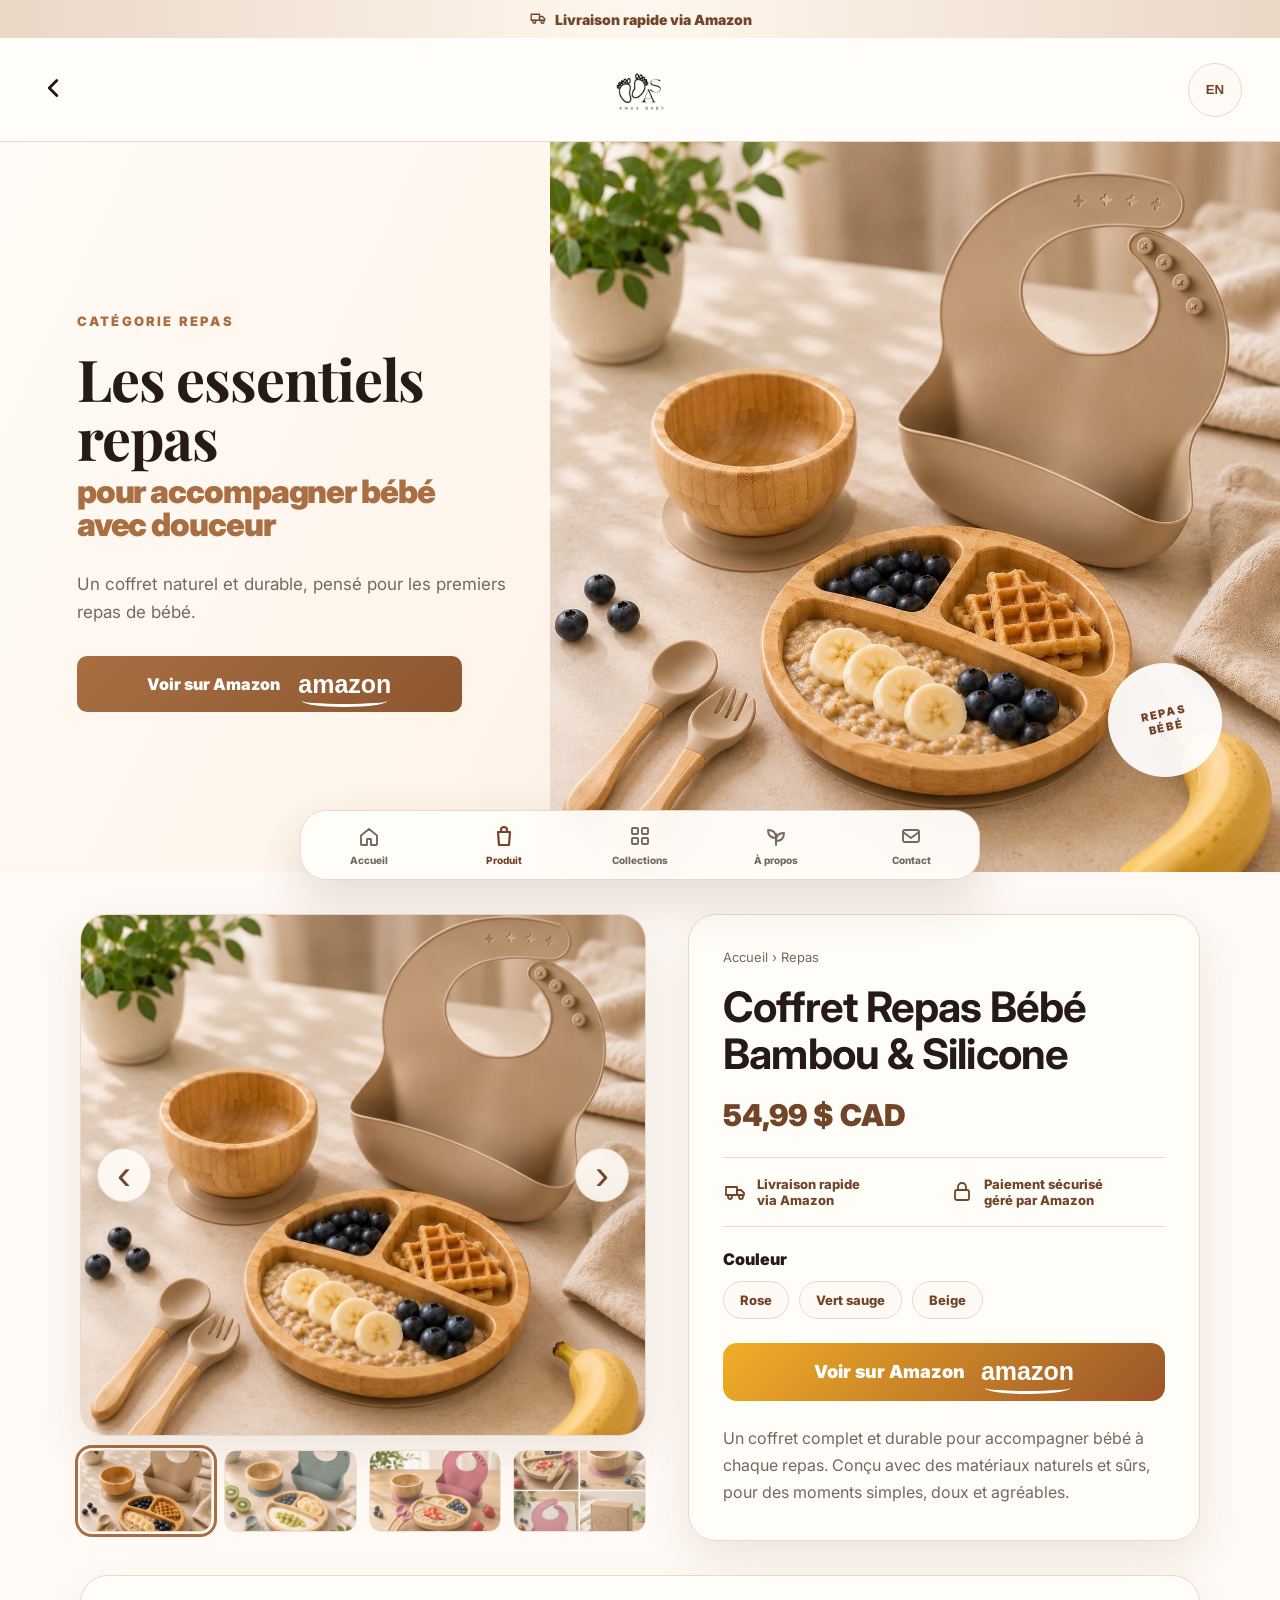
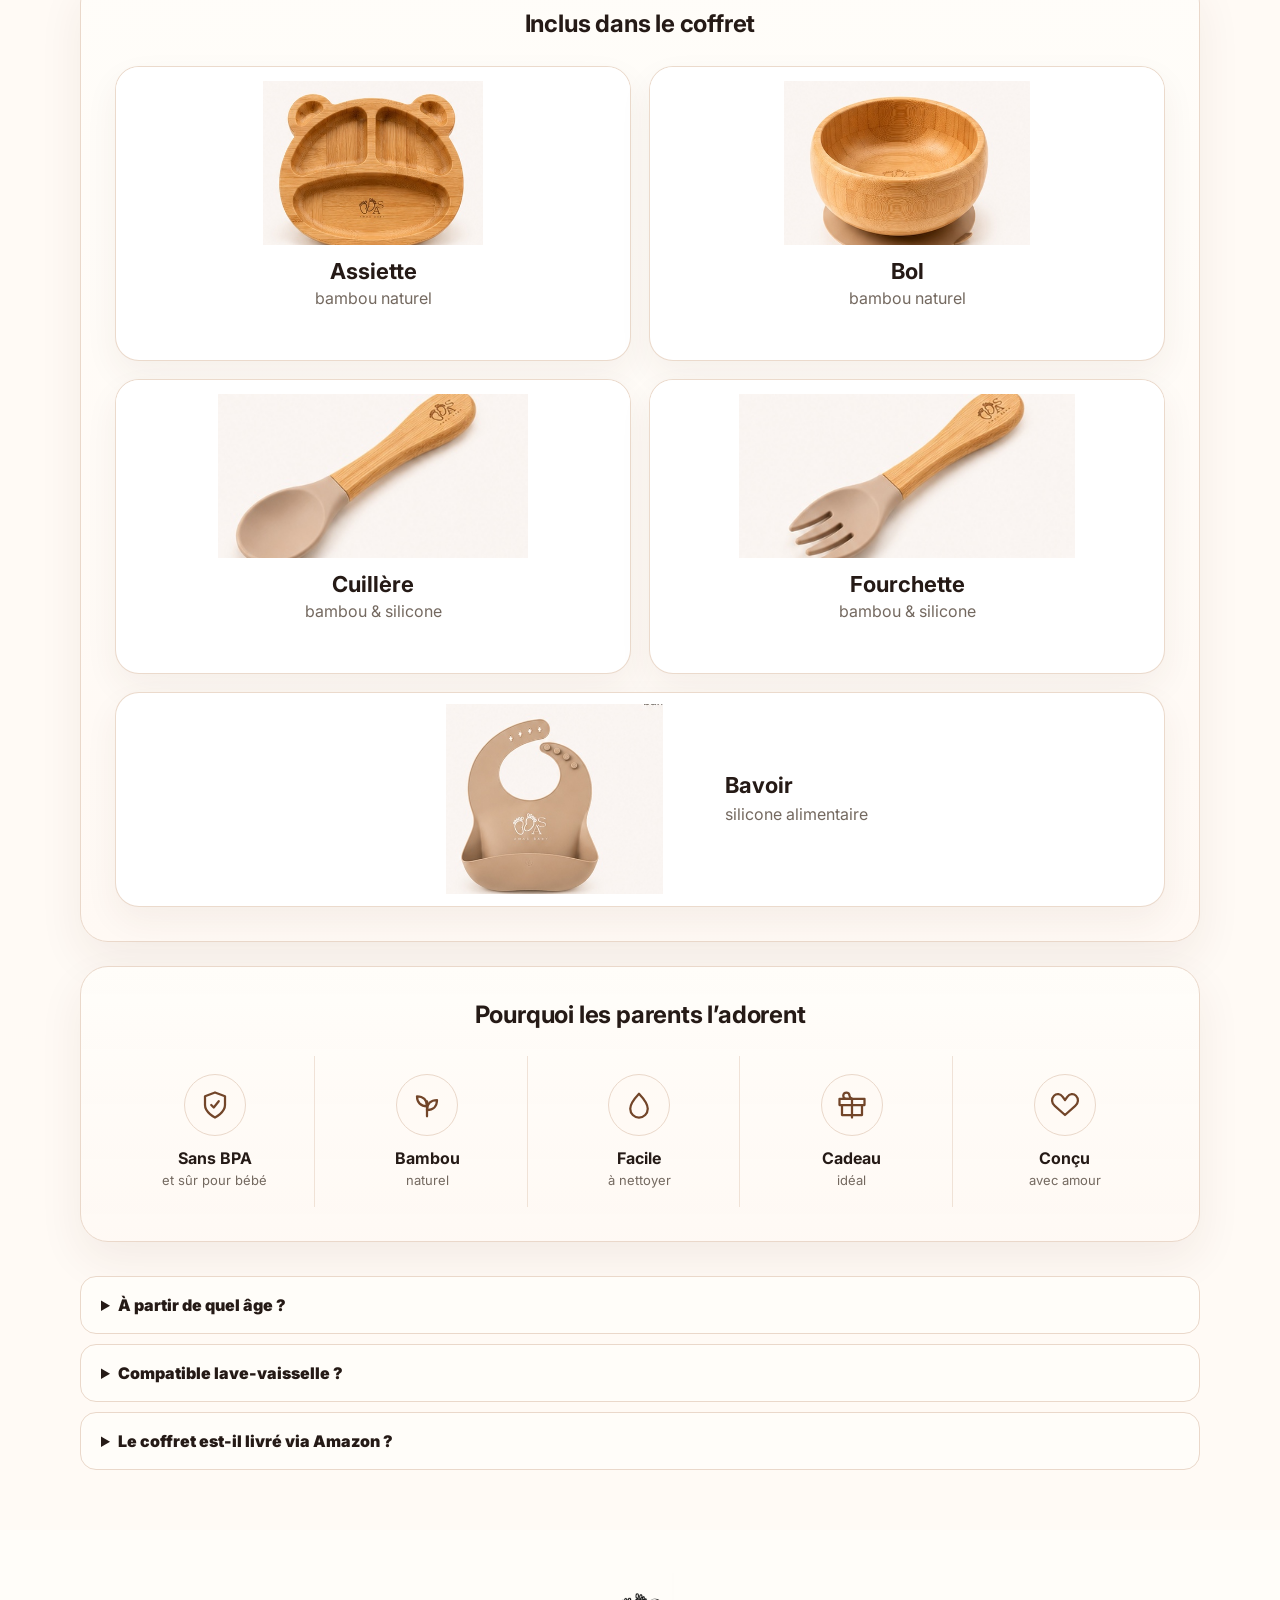
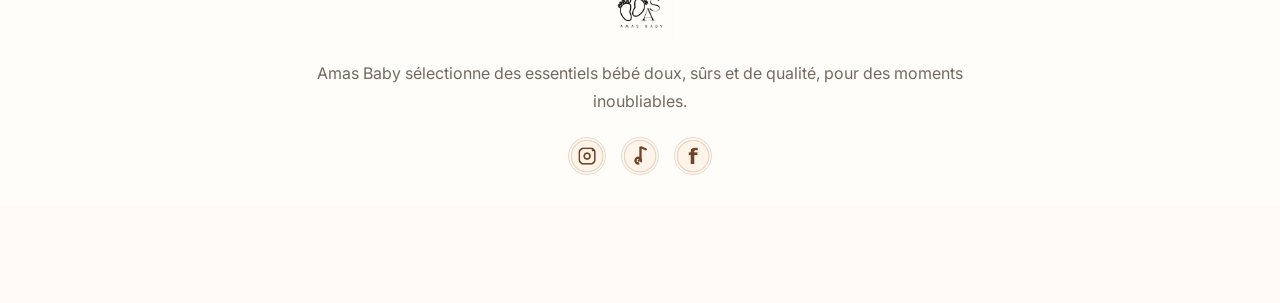
==== commit 308253b2: "Add files via upload" ====
--- a/repas.html
+++ b/repas.html
@@ -101,45 +101,47 @@
       <div class="premiumBox">
         <h2>Inclus dans le coffret</h2>
 
-        <div class="includedGrid cleanIncludedGrid">
-          <article class="includedCard cleanIncludedCard">
-            <div class="includedImageWrap">
+        <div class="includedGrid finalIncludedGrid">
+          <article class="finalIncludedCard">
+            <div class="finalImageBox">
               <img src="included-plate.jpg" alt="Assiette en bambou naturel">
             </div>
             <h3>Assiette</h3>
             <p>bambou naturel</p>
           </article>
 
-          <article class="includedCard cleanIncludedCard">
-            <div class="includedImageWrap">
+          <article class="finalIncludedCard">
+            <div class="finalImageBox">
               <img src="included-bowl.jpg" alt="Bol en bambou naturel">
             </div>
             <h3>Bol</h3>
             <p>bambou naturel</p>
           </article>
 
-          <article class="includedCard cleanIncludedCard">
-            <div class="includedImageWrap">
+          <article class="finalIncludedCard">
+            <div class="finalImageBox">
               <img src="included-spoon.jpg" alt="Cuillère bambou et silicone">
             </div>
             <h3>Cuillère</h3>
             <p>bambou &amp; silicone</p>
           </article>
 
-          <article class="includedCard cleanIncludedCard">
-            <div class="includedImageWrap">
+          <article class="finalIncludedCard">
+            <div class="finalImageBox">
               <img src="included-fork.jpg" alt="Fourchette bambou et silicone">
             </div>
             <h3>Fourchette</h3>
             <p>bambou &amp; silicone</p>
           </article>
 
-          <article class="includedCard cleanIncludedCard includedCardWide">
-            <div class="includedImageWrap">
-              <img src="included-bib.jpg" alt="Bavoir en silicone alimentaire">
-            </div>
-            <h3>Bavoir</h3>
-            <p>silicone alimentaire</p>
+          <article class="finalIncludedCard finalIncludedWide">
+            <div class="finalImageBox">
+              <img src="included-bib.jpg" alt="Bavoir silicone alimentaire">
+            </div>
+            <div class="finalWideText">
+              <h3>Bavoir</h3>
+              <p>silicone alimentaire</p>
+            </div>
           </article>
         </div>
       </div>
@@ -147,7 +149,7 @@
       <div class="premiumBox parentLoveBox">
         <h2>Pourquoi les parents l’adorent</h2>
 
-        <div class="loveGrid cleanLoveGrid">
+        <div class="loveGrid finalLoveGrid">
           <article>
             <span><svg viewBox="0 0 24 24"><path d="M12 22s8-4 8-10V5l-8-3-8 3v7c0 6 8 10 8 10Z"/><path d="M9 12l2 2 4-5"/></svg></span>
             <strong>Sans BPA</strong>
--- a/style.css
+++ b/style.css
@@ -683,7 +683,7 @@
 #collections,#about,#contact,#product{scroll-margin-top:120px}
 
 
-/* FINAL FIX - premium included items with correct sizing */
+/* Final cards: tight product photos, white clean background, no broken crops */
 .premiumDetails{
   width:min(1120px,calc(100% - 44px));
   margin:34px auto 0;
@@ -697,7 +697,6 @@
   border-radius:28px;
   padding:34px;
   box-shadow:0 18px 46px rgba(80,47,26,.07);
-  overflow:hidden;
 }
 
 .premiumBox h2{
@@ -708,71 +707,103 @@
   line-height:1.15;
 }
 
-.cleanIncludedGrid{
-  display:grid;
-  grid-template-columns:repeat(5,1fr);
+.finalIncludedGrid{
+  display:grid;
+  grid-template-columns:repeat(2, minmax(0, 1fr));
   gap:18px;
 }
 
-.cleanIncludedCard{
-  min-height:292px;
-  background:#fffdf9;
-  border:1px solid rgba(234,216,202,.92);
-  border-radius:22px;
+.finalIncludedCard{
+  background:#fff;
+  border:1px solid rgba(234,216,202,.95);
+  border-radius:24px;
   overflow:hidden;
   text-align:center;
-  box-shadow:0 12px 30px rgba(80,47,26,.06);
+  box-shadow:0 14px 34px rgba(80,47,26,.06);
+  min-height:295px;
   display:flex;
   flex-direction:column;
-}
-
-.includedImageWrap{
+  align-items:center;
+  justify-content:flex-start;
+}
+
+.finalImageBox{
+  width:100%;
   height:178px;
+  background:#fff;
   display:flex;
   align-items:center;
   justify-content:center;
-  background:#fffdf9;
-  padding:10px 10px 0;
-}
-
-.cleanIncludedCard img{
+  padding:14px 14px 0;
+}
+
+.finalImageBox img{
   width:100%;
   height:100%;
   object-fit:contain;
   display:block;
-}
-
-.cleanIncludedCard h3{
-  margin:12px 8px 4px;
-  font-size:18px;
+  background:#fff;
+}
+
+.finalIncludedCard h3{
+  margin:14px 8px 5px;
+  font-size:22px;
+  line-height:1.1;
   color:var(--text);
-  line-height:1.15;
-}
-
-.cleanIncludedCard p{
-  margin:0 8px 18px;
+}
+
+.finalIncludedCard p{
+  margin:0 8px 20px;
   color:var(--muted);
-  font-size:14px;
+  font-size:16px;
   line-height:1.35;
 }
 
-.cleanLoveGrid{
+.finalIncludedWide{
+  grid-column:1 / -1;
+  min-height:215px;
+  flex-direction:row;
+  justify-content:center;
+  gap:28px;
+  padding:10px 18px;
+}
+
+.finalIncludedWide .finalImageBox{
+  width:44%;
+  max-width:285px;
+  height:190px;
+  padding:0;
+}
+
+.finalWideText{
+  text-align:left;
+}
+
+.finalWideText h3{
+  margin:0 0 6px;
+}
+
+.finalWideText p{
+  margin:0;
+}
+
+.finalLoveGrid{
   display:grid;
   grid-template-columns:repeat(5,1fr);
   gap:12px;
 }
 
-.cleanLoveGrid article{
+.finalLoveGrid article{
   text-align:center;
   padding:18px 10px;
   border-right:1px solid rgba(234,216,202,.72);
 }
 
-.cleanLoveGrid article:last-child{
+.finalLoveGrid article:last-child{
   border-right:0;
 }
 
-.cleanLoveGrid span{
+.finalLoveGrid span{
   width:62px;
   height:62px;
   display:grid;
@@ -784,18 +815,18 @@
   color:var(--brown2);
 }
 
-.cleanLoveGrid span svg{
+.finalLoveGrid span svg{
   width:30px;
   height:30px;
 }
 
-.cleanLoveGrid strong{
+.finalLoveGrid strong{
   display:block;
   font-size:16px;
   margin-bottom:4px;
 }
 
-.cleanLoveGrid small{
+.finalLoveGrid small{
   display:block;
   color:var(--muted);
   font-size:13px;
@@ -818,46 +849,59 @@
     margin-bottom:20px;
   }
 
-  .cleanIncludedGrid{
-    grid-template-columns:repeat(2,1fr);
+  .finalIncludedGrid{
+    grid-template-columns:repeat(2, minmax(0, 1fr));
     gap:14px;
   }
 
-  .cleanIncludedCard{
-    min-height:228px;
-    border-radius:20px;
-  }
-
-  .includedImageWrap{
-    height:126px;
+  .finalIncludedCard{
+    min-height:222px;
+    border-radius:22px;
+  }
+
+  .finalImageBox{
+    height:128px;
     padding:8px 8px 0;
   }
 
-  .cleanIncludedCard h3{
-    font-size:17px;
-    margin:8px 6px 4px;
-  }
-
-  .cleanIncludedCard p{
+  .finalIncludedCard h3{
+    font-size:18px;
+    margin:9px 6px 4px;
+  }
+
+  .finalIncludedCard p{
     font-size:13px;
     margin-bottom:13px;
   }
 
-  .includedCardWide{
-    grid-column:auto;
-  }
-
-  .cleanLoveGrid{
+  .finalIncludedWide{
+    min-height:166px;
+    gap:12px;
+    padding:12px;
+  }
+
+  .finalIncludedWide .finalImageBox{
+    width:48%;
+    height:142px;
+    max-width:none;
+  }
+
+  .finalWideText{
+    width:48%;
+    text-align:left;
+  }
+
+  .finalLoveGrid{
     grid-template-columns:repeat(2,1fr);
     gap:0;
   }
 
-  .cleanLoveGrid article{
+  .finalLoveGrid article{
     border-right:0;
     border-bottom:1px solid rgba(234,216,202,.70);
   }
 
-  .cleanLoveGrid article:last-child{
+  .finalLoveGrid article:last-child{
     grid-column:1 / -1;
     border-bottom:0;
   }
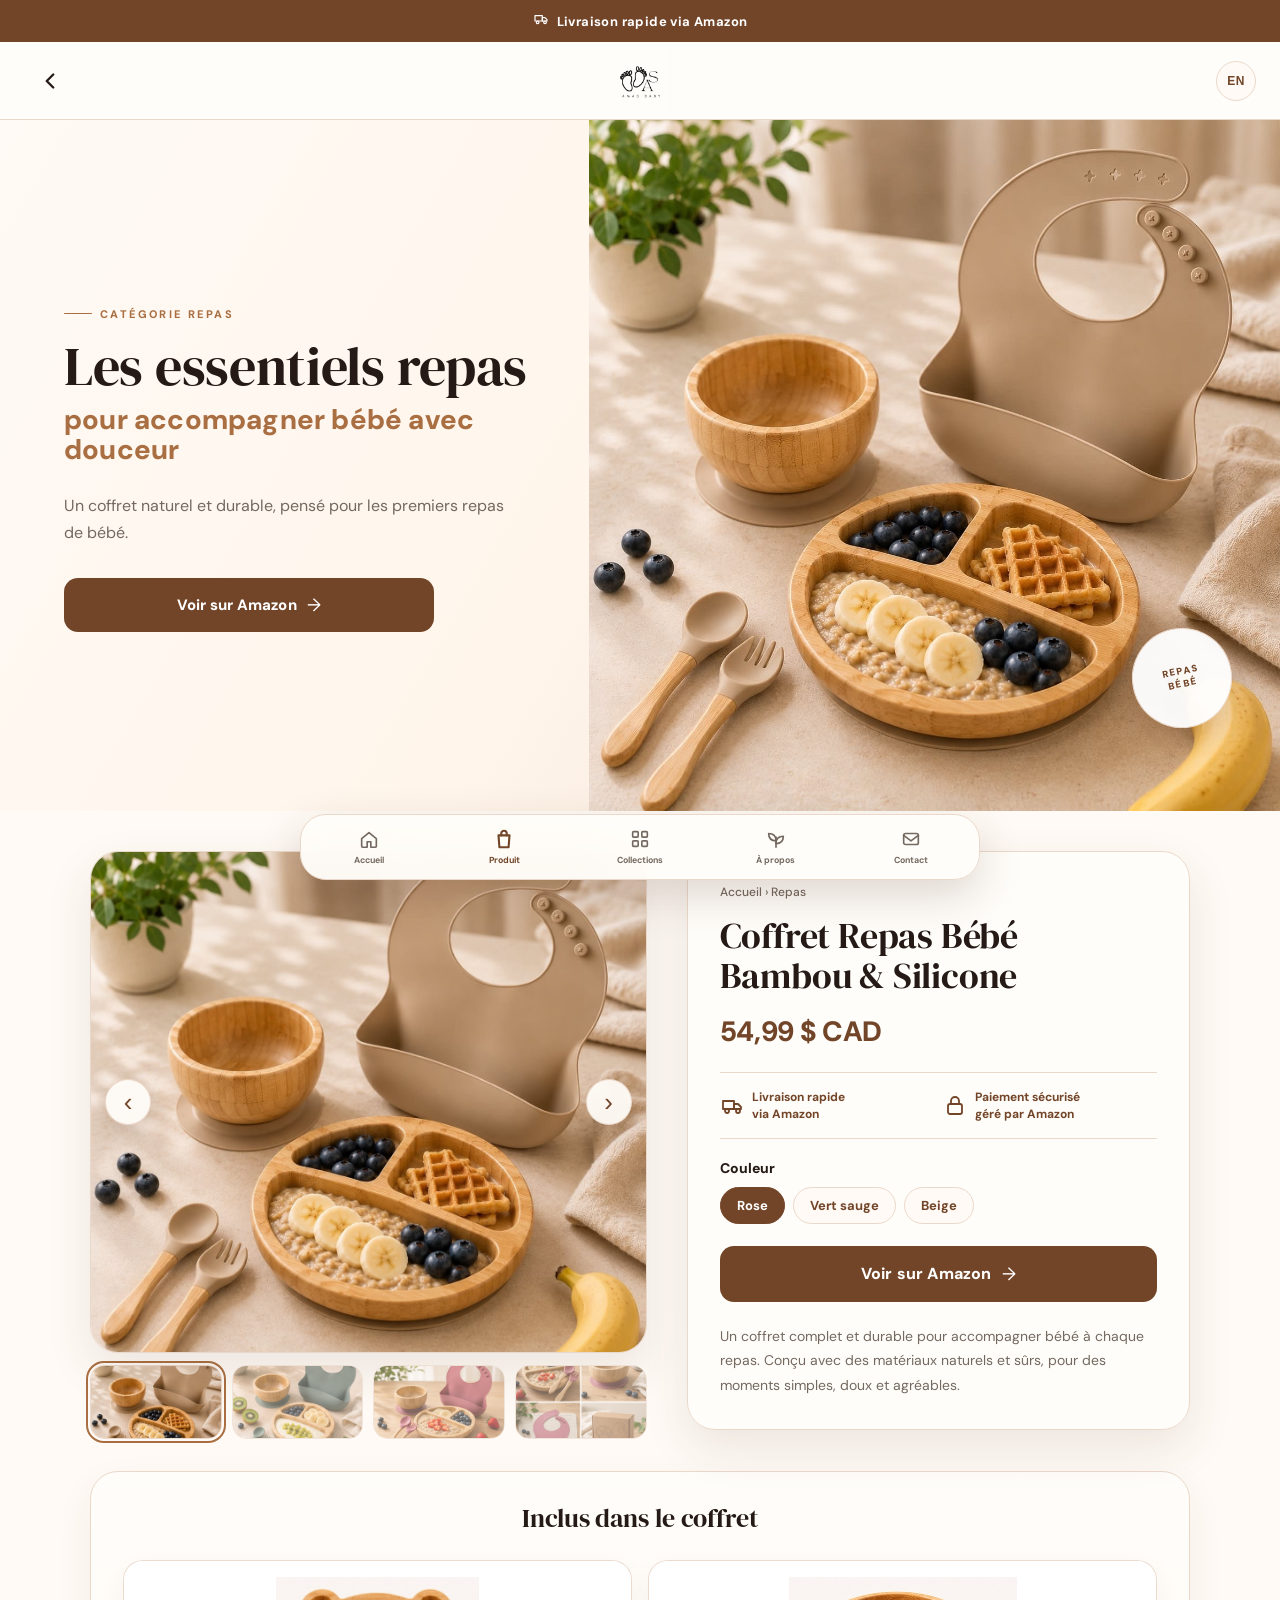
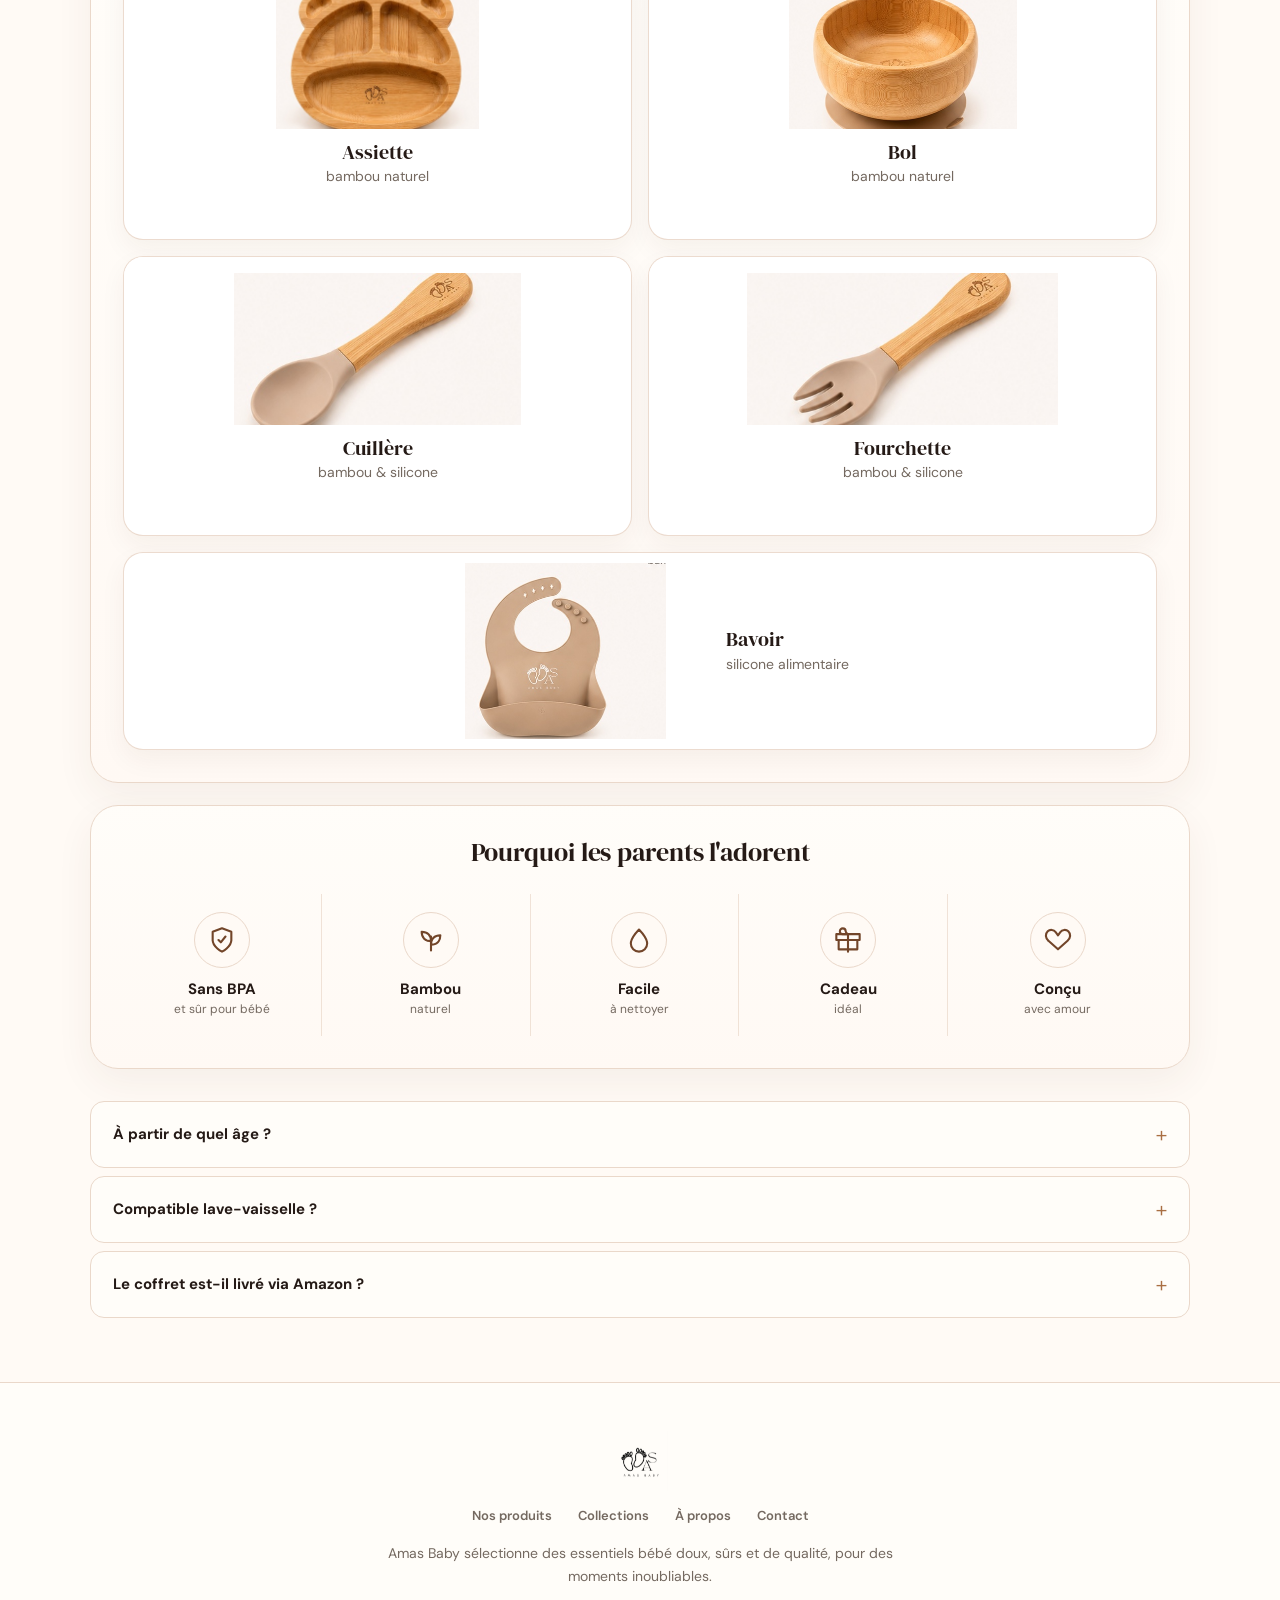
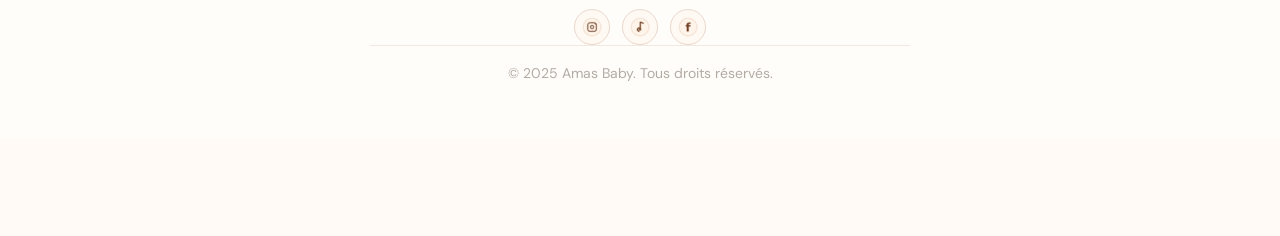
==== commit 4eeaafac: "Add files via upload" ====
--- a/repas.html
+++ b/repas.html
@@ -4,6 +4,12 @@
   <meta charset="UTF-8" />
   <meta name="viewport" content="width=device-width, initial-scale=1.0" />
   <title>Repas | Amas Baby</title>
+  <meta name="description" content="Coffret repas bébé en bambou et silicone — naturel, durable, conçu pour les premiers repas." />
+  <link rel="icon" href="logo.png" type="image/png" />
+  <meta property="og:title" content="Coffret Repas Bébé | Amas Baby" />
+  <meta property="og:description" content="Un coffret naturel et durable, pensé pour les premiers repas de bébé." />
+  <meta property="og:image" content="product-kit.jpg" />
+  <meta property="og:type" content="website" />
   <link rel="stylesheet" href="style.css" />
 </head>
 <body id="home">
@@ -34,7 +40,6 @@
         <div class="actions">
           <a class="amazonBtn" href="https://www.amazon.ca/" target="_blank" rel="noreferrer">
             <span>Voir sur Amazon</span>
-            <span class="amazonWord">amazon</span>
           </a>
         </div>
       </div>
@@ -51,7 +56,6 @@
           <img id="mainProductPhoto" src="product-plate.jpg" alt="Coffret repas bébé bambou et silicone" />
           <button class="galleryArrow galleryNext" type="button" aria-label="Image suivante">›</button>
         </div>
-
         <div class="thumbs" id="productThumbs">
           <button class="thumbButton active" type="button" data-image="product-plate.jpg" aria-label="Photo 1">
             <img src="product-plate.jpg" alt="">
@@ -69,8 +73,8 @@
       </div>
 
       <article class="productInfo">
-        <p class="breadcrumb">Accueil › Repas</p>
-        <h1>Coffret Repas Bébé Bambou & Silicone</h1>
+        <p class="breadcrumb"><a href="index.html">Accueil</a> › Repas</p>
+        <h1>Coffret Repas Bébé Bambou &amp; Silicone</h1>
         <p class="price">54,99 $ CAD</p>
 
         <div class="miniTrust">
@@ -80,13 +84,13 @@
 
         <p class="colorsLabel">Couleur</p>
         <div class="colorPills">
-          <span>Rose</span>
+          <span class="selected">Rose</span>
           <span>Vert sauge</span>
           <span>Beige</span>
         </div>
 
         <a class="amazonProductBtn" href="https://www.amazon.ca/" target="_blank" rel="noreferrer">
-          Voir sur Amazon <span class="amazonWord">amazon</span>
+          Voir sur Amazon
         </a>
 
         <p class="productDesc">
@@ -100,7 +104,6 @@
     <section class="detailsPanel premiumDetails">
       <div class="premiumBox">
         <h2>Inclus dans le coffret</h2>
-
         <div class="includedGrid finalIncludedGrid">
           <article class="finalIncludedCard">
             <div class="finalImageBox">
@@ -109,7 +112,6 @@
             <h3>Assiette</h3>
             <p>bambou naturel</p>
           </article>
-
           <article class="finalIncludedCard">
             <div class="finalImageBox">
               <img src="included-bowl.jpg" alt="Bol en bambou naturel">
@@ -117,7 +119,6 @@
             <h3>Bol</h3>
             <p>bambou naturel</p>
           </article>
-
           <article class="finalIncludedCard">
             <div class="finalImageBox">
               <img src="included-spoon.jpg" alt="Cuillère bambou et silicone">
@@ -125,7 +126,6 @@
             <h3>Cuillère</h3>
             <p>bambou &amp; silicone</p>
           </article>
-
           <article class="finalIncludedCard">
             <div class="finalImageBox">
               <img src="included-fork.jpg" alt="Fourchette bambou et silicone">
@@ -133,7 +133,6 @@
             <h3>Fourchette</h3>
             <p>bambou &amp; silicone</p>
           </article>
-
           <article class="finalIncludedCard finalIncludedWide">
             <div class="finalImageBox">
               <img src="included-bib.jpg" alt="Bavoir silicone alimentaire">
@@ -147,33 +146,28 @@
       </div>
 
       <div class="premiumBox parentLoveBox">
-        <h2>Pourquoi les parents l’adorent</h2>
-
+        <h2>Pourquoi les parents l'adorent</h2>
         <div class="loveGrid finalLoveGrid">
           <article>
             <span><svg viewBox="0 0 24 24"><path d="M12 22s8-4 8-10V5l-8-3-8 3v7c0 6 8 10 8 10Z"/><path d="M9 12l2 2 4-5"/></svg></span>
             <strong>Sans BPA</strong>
             <small>et sûr pour bébé</small>
           </article>
-
           <article>
             <span><svg viewBox="0 0 24 24"><path d="M12 21V9"/><path d="M12 13c-5 0-8-3-8-8 5 0 8 3 8 8Z"/><path d="M12 16c5 0 8-3 8-8-5 0-8 3-8 8Z"/></svg></span>
             <strong>Bambou</strong>
             <small>naturel</small>
           </article>
-
           <article>
             <span><svg viewBox="0 0 24 24"><path d="M12 3s7 7.4 7 12a7 7 0 1 1-14 0c0-4.6 7-12 7-12Z"/></svg></span>
             <strong>Facile</strong>
             <small>à nettoyer</small>
           </article>
-
           <article>
             <span><svg viewBox="0 0 24 24"><path d="M20 12v8H4v-8"/><path d="M2 7h20v5H2z"/><path d="M12 22V7"/><path d="M12 7H7.5a2.5 2.5 0 1 1 2.5-2.5C10 6 12 7 12 7Z"/></svg></span>
             <strong>Cadeau</strong>
             <small>idéal</small>
           </article>
-
           <article>
             <span><svg viewBox="0 0 24 24"><path d="M20.8 4.6c-2-2-5.2-1.5-6.8.7L12 8l-2-2.7c-1.6-2.2-4.8-2.7-6.8-.7-2.3 2.3-2 6 .6 8.1L12 20l8.2-7.3c2.6-2.2 2.9-5.8.6-8.1Z"/></svg></span>
             <strong>Conçu</strong>
@@ -184,20 +178,36 @@
     </section>
 
     <section class="faq">
-      <details><summary>À partir de quel âge ?</summary><p>Le coffret est pensé pour les premiers repas de bébé, généralement autour de 4 mois et plus.</p></details>
-      <details><summary>Compatible lave-vaisselle ?</summary><p>Les éléments silicone sont faciles à nettoyer. Pour le bambou, un lavage doux à la main est recommandé.</p></details>
-      <details><summary>Le coffret est-il livré via Amazon ?</summary><p>Oui, le bouton “Voir sur Amazon” dirige vers la fiche produit Amazon.</p></details>
+      <details>
+        <summary>À partir de quel âge ?</summary>
+        <p>Le coffret est pensé pour les premiers repas de bébé, généralement autour de 4 mois et plus.</p>
+      </details>
+      <details>
+        <summary>Compatible lave-vaisselle ?</summary>
+        <p>Les éléments silicone sont faciles à nettoyer. Pour le bambou, un lavage doux à la main est recommandé.</p>
+      </details>
+      <details>
+        <summary>Le coffret est-il livré via Amazon ?</summary>
+        <p>Oui, le bouton "Voir sur Amazon" dirige vers la fiche produit Amazon.</p>
+      </details>
     </section>
   </main>
 
   <footer id="contact" class="footer">
     <a href="index.html"><img src="logo.png" alt="Amas Baby" /></a>
+    <nav class="footerLinks" aria-label="Liens footer">
+      <a href="repas.html">Nos produits</a>
+      <a href="index.html#collections">Collections</a>
+      <a href="index.html#about">À propos</a>
+      <a href="mailto:contact@amasbaby.com">Contact</a>
+    </nav>
     <p>Amas Baby sélectionne des essentiels bébé doux, sûrs et de qualité, pour des moments inoubliables.</p>
     <div class="socials" aria-label="Réseaux sociaux">
       <a href="#" aria-label="Instagram"><img src="social-instagram.png" alt="Instagram"></a>
       <a href="#" aria-label="TikTok"><img src="social-tiktok.png" alt="TikTok"></a>
       <a href="#" aria-label="Facebook"><img src="social-facebook.png" alt="Facebook"></a>
     </div>
+    <p class="footerCopy">© 2025 Amas Baby. Tous droits réservés.</p>
   </footer>
 
   <nav class="bottomNav" aria-label="Navigation mobile">
--- a/style.css
+++ b/style.css
@@ -1,4 +1,4 @@
-@import url('https://fonts.googleapis.com/css2?family=Inter:wght@400;500;600;700;800;900&family=Playfair+Display:wght@700;800&display=swap');
+@import url('https://fonts.googleapis.com/css2?family=DM+Serif+Display:ital@0;1&family=DM+Sans:wght@400;500;600;700;800;900&display=swap');
 
 :root{
   --bg:#fffaf5;
@@ -10,6 +10,9 @@
   --text:#251a16;
   --muted:#746960;
   --shadow:0 18px 46px rgba(80,47,26,.10);
+  --radius-lg:28px;
+  --radius-md:20px;
+  --radius-sm:14px;
 }
 
 *{box-sizing:border-box}
@@ -18,891 +21,527 @@
   margin:0;
   background:var(--bg);
   color:var(--text);
-  font-family:Inter,system-ui,-apple-system,sans-serif;
+  font-family:'DM Sans',system-ui,-apple-system,sans-serif;
   padding-bottom:98px;
 }
 a{text-decoration:none;color:inherit}
 img{max-width:100%;display:block}
 svg{width:24px;height:24px;fill:none;stroke:currentColor;stroke-width:1.8;stroke-linecap:round;stroke-linejoin:round}
 
+/* ANNOUNCEMENT BAR */
 .announcement{
-  height:38px;
-  display:flex;
-  justify-content:center;
-  align-items:center;
-  gap:8px;
-  background:linear-gradient(90deg,#ead7c6,#fff7ef,#ead7c6);
-  color:var(--brown2);
-  font-weight:900;
-  font-size:14px;
-}
-.announcement svg{width:18px;height:18px}
-
+  height:42px;
+  display:flex;justify-content:center;align-items:center;gap:8px;
+  background:var(--brown2);
+  color:#fff;font-weight:700;font-size:13px;letter-spacing:.4px;
+}
+.announcement svg{width:16px;height:16px;stroke:#fff}
+
+/* HEADER */
 .siteHeader{
-  height:104px;
-  display:grid;
-  grid-template-columns:64px 1fr 64px;
-  align-items:center;
-  padding:0 38px;
-  background:rgba(255,253,249,.96);
+  height:78px;
+  display:grid;grid-template-columns:52px 1fr 52px;
+  align-items:center;padding:0 24px;
+  background:rgba(255,253,249,.97);
   border-bottom:1px solid var(--line);
-  position:sticky;
-  top:0;
-  z-index:20;
-  backdrop-filter:blur(14px);
-}
-.menuBtn,.langBtn{background:transparent;border:0;color:var(--text)}
-.menuBtn svg{width:30px;height:30px;stroke-width:2.3}
+  position:sticky;top:0;z-index:20;
+  backdrop-filter:blur(16px);
+}
+.menuBtn,.langBtn{background:transparent;border:0;color:var(--text);cursor:pointer;display:flex;align-items:center;justify-content:center}
+.menuBtn svg{width:26px;height:26px;stroke-width:2.2}
 .logoLink{display:flex;justify-content:center;align-items:center}
-.logoLink img{width:128px;height:76px;object-fit:contain;mix-blend-mode:multiply}
+.logoLink img{width:108px;height:auto;object-fit:contain;mix-blend-mode:multiply}
 .langBtn{
-  justify-self:end;
-  width:54px;height:54px;
-  border:1px solid var(--line);
-  border-radius:999px;
-  background:#fffaf5;
-  color:var(--brown2);
-  font-weight:900;
-}
-
+  justify-self:end;width:40px;height:40px;
+  border:1.5px solid var(--line);border-radius:999px;
+  background:#fffaf5;color:var(--brown2);
+  font-weight:800;font-size:12px;letter-spacing:.5px;
+  transition:background .2s,border-color .2s;
+}
+.langBtn:hover{background:var(--cream2);border-color:var(--brown)}
+
+/* HERO */
 .hero{
-  display:grid;
-  grid-template-columns:minmax(320px,43%) 1fr;
-  min-height:625px;
-  overflow:hidden;
-  background:linear-gradient(115deg,#fffaf5 0%,#fff5eb 46%,#f2dfcf 100%);
+  display:grid;grid-template-columns:minmax(320px,46%) 1fr;
+  min-height:600px;overflow:hidden;
+  background:linear-gradient(120deg,#fffaf5 0%,#fff5eb 50%,#f0dccb 100%);
 }
 .heroCopy{
-  padding:72px 42px 60px min(6vw,80px);
-  display:flex;
-  flex-direction:column;
-  justify-content:center;
+  padding:64px 40px 56px min(5vw,70px);
+  display:flex;flex-direction:column;justify-content:center;
 }
 .eyebrow{
-  margin:0 0 20px;
-  color:var(--brown);
-  text-transform:uppercase;
-  letter-spacing:2.2px;
-  font-size:13px;
-  font-weight:900;
+  margin:0 0 18px;
+  color:var(--brown);text-transform:uppercase;
+  letter-spacing:2.4px;font-size:11px;font-weight:800;
+  display:flex;align-items:center;gap:8px;
+}
+.eyebrow::before{
+  content:'';display:inline-block;
+  width:28px;height:1.5px;background:var(--brown);border-radius:2px;
 }
 h1{
   margin:0;
-  font-family:"Playfair Display",Georgia,serif;
-  font-size:clamp(42px,4.5vw,66px);
-  line-height:1.02;
-  letter-spacing:-1.1px;
+  font-family:'DM Serif Display',Georgia,serif;
+  font-size:clamp(40px,4.2vw,62px);
+  line-height:1.04;letter-spacing:-.3px;font-weight:400;
 }
 h1 span{
-  display:block;
-  margin-top:8px;
+  display:block;margin-top:10px;
   color:var(--brown);
-  font-family:Inter,system-ui,sans-serif;
-  font-size:.56em;
-  line-height:1.05;
-  font-weight:900;
+  font-family:'DM Sans',system-ui,sans-serif;
+  font-size:.52em;line-height:1.1;font-weight:800;letter-spacing:.2px;
 }
 .heroText{
-  margin:28px 0 30px;
-  max-width:475px;
-  color:var(--muted);
-  font-size:17px;
-  line-height:1.65;
-}
-.actions{display:grid;gap:14px;max-width:385px}
+  margin:26px 0 32px;max-width:440px;
+  color:var(--muted);font-size:16px;line-height:1.7;
+}
+.actions{display:grid;gap:12px;max-width:370px}
 .amazonBtn,.outlineBtn{
-  height:56px;
-  border-radius:10px;
-  display:flex;
-  align-items:center;
-  justify-content:center;
-  font-weight:900;
-}
-.amazonBtn{
-  color:white;
-  background:linear-gradient(135deg,var(--brown),#8c562f);
-  gap:18px;
-}
-.amazonWord{
-  font-size:25px;
-  font-family:Arial,sans-serif;
-  position:relative;
-}
-.amazonWord:after{
-  content:"";
-  position:absolute;
-  left:4px;right:4px;bottom:-8px;
-  height:9px;
-  border-bottom:3px solid white;
-  border-radius:0 0 100% 100%;
-}
-.outlineBtn{border:1.5px solid var(--brown);background:rgba(255,255,255,.50);color:var(--brown2)}
-.heroImage{position:relative;min-height:625px}
+  height:54px;border-radius:var(--radius-sm);
+  display:flex;align-items:center;justify-content:center;
+  font-weight:800;font-size:15px;
+  transition:opacity .2s,transform .15s;
+}
+.amazonBtn:hover,.outlineBtn:hover{opacity:.88;transform:translateY(-1px)}
+.amazonBtn{color:white;background:var(--brown2);gap:10px;letter-spacing:.2px;}
+.amazonBtn::after{content:'→';font-size:18px;font-weight:400}
+.amazonWord{display:none}
+.outlineBtn{border:1.5px solid var(--brown);background:rgba(255,255,255,.6);color:var(--brown2);gap:6px;}
+.outlineBtn::after{content:'↓';font-size:16px}
+.heroImage{position:relative;min-height:600px}
 .heroImage img{width:100%;height:100%;object-fit:cover}
 .badge{
-  position:absolute;right:8%;bottom:13%;
-  width:114px;height:114px;
-  border-radius:50%;
-  background:rgba(255,255,255,.92);
-  display:grid;place-items:center;
-  text-align:center;
-  color:var(--brown2);
-  text-transform:uppercase;
-  letter-spacing:2px;
-  font-size:11px;font-weight:900;
+  position:absolute;right:7%;bottom:12%;
+  width:100px;height:100px;border-radius:50%;
+  background:rgba(255,255,255,.95);border:1.5px solid var(--line);
+  display:grid;place-items:center;text-align:center;
+  color:var(--brown2);text-transform:uppercase;
+  letter-spacing:1.6px;font-size:9.5px;font-weight:900;
   transform:rotate(-12deg);
-}
-
+  box-shadow:0 12px 32px rgba(80,47,26,.18);line-height:1.4;
+}
+
+/* FEATURES STRIP */
 .features{
-  width:min(1120px,calc(100% - 44px));
-  margin:-32px auto 40px;
-  position:relative;
-  z-index:3;
-  display:grid;
-  grid-template-columns:repeat(4,1fr);
-  background:rgba(255,253,249,.94);
-  border:1px solid var(--line);
-  border-radius:22px;
-  overflow:hidden;
-  box-shadow:var(--shadow);
+  width:min(1100px,calc(100% - 44px));
+  margin:-28px auto 44px;
+  position:relative;z-index:3;
+  display:grid;grid-template-columns:repeat(4,1fr);
+  background:rgba(255,253,249,.97);
+  border:1px solid var(--line);border-radius:var(--radius-lg);
+  overflow:hidden;box-shadow:var(--shadow);
 }
 .features article{
-  padding:22px 12px;
-  text-align:center;
+  padding:24px 14px;text-align:center;
   border-right:1px solid var(--line);
+  transition:background .2s;
 }
 .features article:last-child{border-right:0}
+.features article:hover{background:var(--cream2)}
 .roundIcon{
-  width:58px;height:58px;margin:0 auto 10px;
-  border-radius:50%;
-  display:grid;place-items:center;
-  border:1px solid var(--line);
-  color:var(--brown2);
-  background:#fff9f3;
-}
-.roundIcon svg{width:29px;height:29px}
+  width:52px;height:52px;margin:0 auto 10px;border-radius:50%;
+  display:grid;place-items:center;border:1px solid var(--line);
+  color:var(--brown2);background:#fff9f3;
+}
+.roundIcon svg{width:26px;height:26px}
 .leaf{color:#4a8b43}.sprout{color:#7b6b37}.drop{color:#327da2}.heart{color:var(--brown2)}
-.features strong{font-size:14px}
-
+.features strong{font-size:13px;font-weight:700;line-height:1.3;display:block;margin-top:2px}
+
+/* PRODUCT SECTION */
 .productSection,.collections{
-  width:min(1120px,calc(100% - 44px));
-  margin:48px auto 0;
+  width:min(1100px,calc(100% - 44px));margin:52px auto 0;
 }
 .sectionKicker{
-  margin:0 0 10px;
-  color:var(--brown);
-  text-transform:uppercase;
-  letter-spacing:1.7px;
-  font-weight:900;
-  font-size:13px;
+  margin:0 0 10px;color:var(--brown);
+  text-transform:uppercase;letter-spacing:1.8px;
+  font-weight:800;font-size:11px;
+  display:flex;align-items:center;gap:8px;
+}
+.sectionKicker::before{
+  content:'';display:inline-block;
+  width:20px;height:1.5px;background:var(--brown);border-radius:2px;
 }
 .productSection h2,.collections h2{
   margin:0 0 28px;
-  font-family:"Playfair Display",Georgia,serif;
-  font-size:clamp(32px,4vw,42px);
-  line-height:1.08;
-}
-.productRail{
-  display:grid;
-  grid-template-columns:repeat(4,1fr);
-  gap:20px;
-}
+  font-family:'DM Serif Display',Georgia,serif;
+  font-size:clamp(30px,3.6vw,42px);
+  line-height:1.08;font-weight:400;
+}
+.productRail{display:grid;grid-template-columns:repeat(4,1fr);gap:18px}
 .productCard{
-  background:var(--cream);
-  border:1px solid var(--line);
-  border-radius:20px;
-  overflow:hidden;
-  box-shadow:0 14px 34px rgba(80,47,26,.06);
-  text-align:center;
-}
-.productCard img{width:100%;height:170px;object-fit:cover}
-.productCard h3{font-size:16px;margin:18px 12px 20px;min-height:42px}
-
-.collectionGrid{
-  display:grid;
-  grid-template-columns:repeat(4,1fr);
-  gap:24px;
-}
+  background:var(--cream);border:1px solid var(--line);
+  border-radius:var(--radius-md);overflow:hidden;
+  box-shadow:0 10px 28px rgba(80,47,26,.05);text-align:center;
+  transition:transform .22s,box-shadow .22s;
+}
+.productCard:hover{transform:translateY(-4px);box-shadow:0 22px 44px rgba(80,47,26,.12)}
+.productCard .imgWrap{width:100%;aspect-ratio:1;overflow:hidden;background:#fff}
+.productCard img{width:100%;height:100%;object-fit:cover;transition:transform .4s}
+.productCard:hover img{transform:scale(1.04)}
+.productCard h3{font-size:15px;margin:16px 12px 18px;font-weight:600;line-height:1.3}
+
+/* COLLECTIONS */
+.collectionGrid{display:grid;grid-template-columns:repeat(4,1fr);gap:22px}
 .collectionCard{
   background:linear-gradient(180deg,#fffaf4,#f8eee6);
-  border:1px solid var(--line);
-  border-radius:24px;
-  overflow:hidden;
-  box-shadow:0 18px 42px rgba(80,47,26,.08);
-}
-.collectionCard img{
-  width:100%;
-  height:176px;
-  object-fit:cover;
-}
+  border:1px solid var(--line);border-radius:var(--radius-lg);
+  overflow:hidden;box-shadow:0 14px 36px rgba(80,47,26,.07);
+  transition:transform .22s,box-shadow .22s;position:relative;
+}
+.collectionCard:hover{transform:translateY(-4px);box-shadow:0 26px 52px rgba(80,47,26,.13)}
+.collectionCard img{width:100%;height:178px;object-fit:cover;transition:transform .4s}
+.collectionCard:hover img{transform:scale(1.04)}
 .collectionLabel{
-  margin:-22px 16px 16px;
-  position:relative;
-  z-index:2;
-  background:rgba(255,253,249,.95);
-  border-radius:18px;
-  padding:17px 10px;
-  text-align:center;
-  box-shadow:0 8px 24px rgba(80,47,26,.04);
-}
-.collectionLabel h3{margin:0 0 6px;font-size:17px}
-.collectionLabel p{margin:0;color:var(--muted);font-size:13px}
-
+  margin:-22px 14px 14px;position:relative;z-index:2;
+  background:rgba(255,253,249,.96);border-radius:18px;
+  padding:16px 10px;text-align:center;
+  box-shadow:0 6px 18px rgba(80,47,26,.04);
+}
+.collectionLabel h3{margin:0 0 5px;font-size:16px;font-weight:700}
+.collectionLabel p{margin:0;color:var(--muted);font-size:12px;font-weight:500}
+.activeCollection{border-color:var(--brown);box-shadow:0 22px 52px rgba(116,69,41,.16)}
+.activeCollection::before{
+  content:'Disponible';position:absolute;top:12px;left:12px;z-index:5;
+  background:var(--brown2);color:#fff;font-size:10px;font-weight:800;
+  letter-spacing:.8px;text-transform:uppercase;
+  padding:4px 10px;border-radius:999px;
+}
+.collectionCard:not(.activeCollection){opacity:.8;pointer-events:none}
+
+/* TRUST BAND */
 .trustBand{
-  margin:52px auto 0;
-  width:100%;
-  padding:24px max(24px,calc((100% - 1120px)/2));
+  margin:52px auto 0;width:100%;
+  padding:28px max(24px,calc((100% - 1100px)/2));
   background:#fff6ee;
-  border-top:1px solid var(--line);
-  border-bottom:1px solid var(--line);
-  display:grid;
-  grid-template-columns:repeat(4,1fr);
+  border-top:1px solid var(--line);border-bottom:1px solid var(--line);
+  display:grid;grid-template-columns:repeat(4,1fr);
 }
 .trustBand article{
-  display:flex;
-  gap:14px;
-  align-items:center;
-  padding:0 22px;
-  border-right:1px solid var(--line);
+  display:flex;gap:14px;align-items:center;
+  padding:0 22px;border-right:1px solid var(--line);
 }
 .trustBand article:last-child{border-right:0}
 .trustBand span{
-  width:48px;height:48px;
-  border-radius:50%;
+  width:46px;height:46px;border-radius:50%;
   display:grid;place-items:center;
-  background:#fffaf5;
-  border:1px solid var(--line);
-  color:var(--brown2);
-  flex:0 0 auto;
-}
-.trustBand h3{font-size:15px;margin:0 0 4px}
-.trustBand p{font-size:13px;margin:0;color:var(--muted)}
-
+  background:#fffaf5;border:1px solid var(--line);
+  color:var(--brown2);flex:0 0 auto;
+}
+.trustBand h3{font-size:14px;margin:0 0 3px;font-weight:700}
+.trustBand p{font-size:12px;margin:0;color:var(--muted)}
+
+/* FOOTER */
 .footer{
-  background:#fffdf9;
-  padding:42px 22px 30px;
-  text-align:center;
-}
-.footer img{width:120px;height:74px;object-fit:contain;margin:0 auto;mix-blend-mode:multiply}
-.footer p{
-  max-width:690px;
-  margin:14px auto 22px;
-  color:var(--muted);
-  line-height:1.7;
-}
-.socials{display:flex;justify-content:center;gap:15px}
+  background:#fffdf9;border-top:1px solid var(--line);
+  padding:48px 22px 32px;text-align:center;
+}
+.footer img{width:100px;height:auto;object-fit:contain;margin:0 auto 16px;mix-blend-mode:multiply}
+.footerLinks{
+  display:flex;justify-content:center;gap:26px;flex-wrap:wrap;margin-bottom:18px;
+}
+.footerLinks a{font-size:13px;color:var(--muted);font-weight:600;transition:color .2s}
+.footerLinks a:hover{color:var(--brown2)}
+.footer p{max-width:540px;margin:0 auto 20px;color:var(--muted);line-height:1.7;font-size:14px}
+.socials{display:flex;justify-content:center;gap:12px;margin-top:4px}
 .socials a{
-  width:38px;height:38px;border-radius:50%;
+  width:36px;height:36px;border-radius:50%;
   display:grid;place-items:center;
-  border:1px solid var(--line);
-  background:#fff9f3;
-  overflow:hidden;
-}
-.socials img{
-  width:100%;
-  height:100%;
-  object-fit:contain;
-  display:block;
-}
-
+  border:1px solid var(--line);background:#fff9f3;overflow:hidden;
+  transition:transform .2s,border-color .2s;
+}
+.socials a:hover{transform:scale(1.1);border-color:var(--brown)}
+.socials img{width:60%;height:60%;object-fit:contain;display:block;margin:auto}
+.footerCopy{
+  margin-top:22px;padding-top:16px;border-top:1px solid var(--line);
+  font-size:11px;color:var(--muted);opacity:.55;
+}
+
+/* BOTTOM NAV */
 .bottomNav{
-  position:fixed;
-  z-index:40;
-  left:50%;
-  bottom:18px;
-  transform:translateX(-50%);
-  width:min(92%,680px);
-  height:70px;
-  display:grid;
-  grid-template-columns:repeat(5,1fr);
-  align-items:center;
-  background:rgba(255,253,249,.95);
-  border:1px solid var(--line);
-  border-radius:26px;
-  box-shadow:0 20px 50px rgba(80,47,26,.16);
-  backdrop-filter:blur(18px);
-}
-.bottomNav a{
-  text-align:center;
-  color:var(--muted);
-  font-size:12px;
-  font-weight:800;
-}
+  position:fixed;z-index:40;left:50%;bottom:18px;transform:translateX(-50%);
+  width:min(92%,680px);height:66px;
+  display:grid;grid-template-columns:repeat(5,1fr);align-items:center;
+  background:rgba(255,253,249,.96);border:1px solid var(--line);
+  border-radius:26px;box-shadow:0 16px 44px rgba(80,47,26,.18);
+  backdrop-filter:blur(20px);
+}
+.bottomNav a{text-align:center;color:var(--muted);font-size:10.5px;font-weight:700;transition:color .2s}
 .bottomNav a.active{color:var(--brown2)}
-.bottomNav svg{display:block;margin:0 auto 4px;width:24px;height:24px}
-
-@media(max-width:820px){
-  body{padding-bottom:96px}
-  .announcement{height:38px;font-size:14px}
-  .siteHeader{
-    height:98px;
-    grid-template-columns:52px 1fr 58px;
-    padding:0 24px;
-  }
-  .menuBtn svg{width:32px;height:32px;stroke-width:2.5}
-  .logoLink img{width:132px;height:78px}
-  .langBtn{width:58px;height:58px}
-
-  .hero{
-    display:flex;
-    flex-direction:column;
-    min-height:0;
-  }
-  .heroCopy{
-    order:1;
-    padding:42px 24px 26px;
-  }
-  .eyebrow{font-size:12px;letter-spacing:2.5px}
-  h1{font-size:44px;line-height:1.04}
-  h1 span{font-size:.68em}
-  .heroText{font-size:16px;line-height:1.65;margin:24px 0 26px}
-  .actions{max-width:none}
-  .amazonBtn,.outlineBtn{height:58px;border-radius:12px}
-  .heroImage{order:2;min-height:372px}
-  .heroImage img{height:372px;object-position:center}
-  .badge{width:84px;height:84px;font-size:8px;right:18px;bottom:18px}
-
-  .features{
-    width:calc(100% - 34px);
-    margin:22px auto 40px;
-    grid-template-columns:repeat(4,1fr);
-    border-radius:20px;
-  }
-  .features article{padding:16px 5px}
-  .roundIcon{width:42px;height:42px}
-  .roundIcon svg{width:22px;height:22px}
-  .features strong{font-size:11px;line-height:1.25;display:block}
-
-  .productSection,.collections{
-    width:calc(100% - 36px);
-    margin-top:42px;
-  }
-  .productSection h2,.collections h2{font-size:38px}
-  .productRail{
-    display:flex;
-    gap:14px;
-    overflow-x:auto;
-    scroll-snap-type:x mandatory;
-    padding-bottom:10px;
-  }
-  .productCard{min-width:186px;scroll-snap-align:start}
-  .productCard img{height:128px}
-  .productCard h3{font-size:15px;margin:16px 12px 18px}
-
-  .collectionGrid{
-    grid-template-columns:repeat(2,1fr);
-    gap:14px;
-  }
-  .collectionCard{border-radius:22px}
-  .collectionCard img{height:128px}
-  .collectionLabel{
-    margin:-18px 10px 12px;
-    border-radius:18px;
-    padding:14px 6px;
-  }
-  .collectionLabel h3{font-size:17px}
-  .collectionLabel p{font-size:12px}
-
-  .trustBand{
-    grid-template-columns:repeat(2,1fr);
-    gap:0;
-    padding:24px 18px;
-  }
-  .trustBand article{
-    display:block;
-    text-align:center;
-    padding:18px 8px;
-    border-right:0;
-  }
-  .trustBand span{margin:0 auto 10px}
-  .trustBand h3{font-size:14px}
-  .trustBand p{font-size:13px}
-
-  .footer{padding-bottom:28px}
-  .bottomNav{
-    width:calc(100% - 34px);
-    height:66px;
-    bottom:14px;
-    border-radius:24px;
-  }
-  .bottomNav svg{width:23px;height:23px}
-  .bottomNav a{font-size:11px}
-}
-
-@media(min-width:821px){
-  .bottomNav{bottom:20px}
-}
-
-
-.cardLink{display:block;color:inherit}
-.activeCollection{border-color:#b9855d;box-shadow:0 22px 56px rgba(116,69,41,.14)}
-.smallCta{
-  display:inline-flex;
-  align-items:center;
-  justify-content:center;
-  margin:0 0 24px;
-  padding:12px 20px;
-  border-radius:999px;
-  background:var(--brown);
-  color:white;
-  font-weight:900;
-  font-size:14px;
-}
+.bottomNav svg{display:block;margin:0 auto 3px;width:22px;height:22px;stroke-width:1.8}
+.bottomNav a.active svg{stroke-width:2.3}
+
+/* PRODUCT PAGE */
 .productPageHero{
-  display:grid;
-  grid-template-columns:1.05fr .95fr;
-  gap:42px;
-  width:min(1120px,calc(100% - 44px));
-  margin:42px auto 0;
-  align-items:start;
+  display:grid;grid-template-columns:1.05fr .95fr;gap:40px;
+  width:min(1100px,calc(100% - 44px));margin:40px auto 0;align-items:start;
 }
 .productGallery .mainProductImage{
-  border-radius:26px;
-  overflow:hidden;
-  border:1px solid var(--line);
-  box-shadow:var(--shadow);
-  background:#fffaf5;
+  border-radius:var(--radius-lg);overflow:hidden;
+  border:1px solid var(--line);box-shadow:var(--shadow);background:#fffaf5;
 }
 .productGallery .mainProductImage img{
-  width:100%;
-  height:520px;
-  object-fit:cover;
-}
-.thumbs{
-  display:grid;
-  grid-template-columns:repeat(4,1fr);
-  gap:12px;
-  margin-top:14px;
-}
-.thumbs img{
-  height:82px;
-  width:100%;
-  object-fit:cover;
-  border-radius:12px;
-  border:1px solid var(--line);
-}
+  width:100%;height:500px;object-fit:cover;transition:opacity .25s;
+}
+.thumbs{display:grid;grid-template-columns:repeat(4,1fr);gap:10px;margin-top:12px}
 .productInfo{
-  background:rgba(255,253,249,.92);
-  border:1px solid var(--line);
-  border-radius:28px;
-  padding:34px;
-  box-shadow:var(--shadow);
-}
-.breadcrumb{
-  color:var(--muted);
-  font-size:13px;
-  margin:0 0 18px;
-}
+  background:rgba(255,253,249,.95);border:1px solid var(--line);
+  border-radius:var(--radius-lg);padding:32px;box-shadow:var(--shadow);
+  position:sticky;top:98px;
+}
+.breadcrumb{color:var(--muted);font-size:12px;margin:0 0 16px;font-weight:500}
 .productInfo h1{
-  font-family:Inter,system-ui,sans-serif;
-  font-size:42px;
-  line-height:1.12;
-  letter-spacing:-.8px;
-  margin:0 0 20px;
-}
-.price{
-  font-size:30px;
-  font-weight:900;
-  color:var(--brown2);
-  margin:0 0 24px;
-}
+  font-family:'DM Serif Display',Georgia,serif;
+  font-size:36px;line-height:1.1;letter-spacing:-.2px;
+  margin:0 0 18px;font-weight:400;
+}
+.price{font-size:28px;font-weight:800;color:var(--brown2);margin:0 0 22px;letter-spacing:-.3px}
 .miniTrust{
-  display:grid;
-  grid-template-columns:1fr 1fr;
-  gap:12px;
-  border-top:1px solid var(--line);
-  border-bottom:1px solid var(--line);
-  padding:18px 0;
-  margin-bottom:22px;
-}
-.miniTrust div{
-  display:flex;
-  gap:10px;
-  align-items:center;
-  color:var(--brown2);
-  font-weight:800;
-  font-size:13px;
-}
-.colorsLabel{font-weight:900;margin:0 0 12px}
-.colorPills{display:flex;gap:10px;flex-wrap:wrap;margin-bottom:24px}
+  display:grid;grid-template-columns:1fr 1fr;gap:10px;
+  border-top:1px solid var(--line);border-bottom:1px solid var(--line);
+  padding:16px 0;margin-bottom:20px;
+}
+.miniTrust div{display:flex;gap:8px;align-items:center;color:var(--brown2);font-weight:700;font-size:12px;line-height:1.35}
+.colorsLabel{font-weight:800;margin:0 0 10px;font-size:14px}
+.colorPills{display:flex;gap:8px;flex-wrap:wrap;margin-bottom:22px}
 .colorPills span{
-  border:1px solid var(--line);
-  border-radius:999px;
-  padding:10px 16px;
-  background:#fffaf5;
-  font-weight:800;
-  color:var(--brown2);
-  font-size:13px;
-}
+  border:1.5px solid var(--line);border-radius:999px;
+  padding:9px 16px;background:#fffaf5;
+  font-weight:700;color:var(--brown2);font-size:13px;
+  cursor:pointer;transition:background .18s,border-color .18s;
+}
+.colorPills span:hover,.colorPills span.selected{background:var(--brown2);color:#fff;border-color:var(--brown2)}
 .amazonProductBtn{
-  height:58px;
-  border-radius:14px;
-  display:flex;
-  justify-content:center;
-  align-items:center;
-  gap:16px;
-  width:100%;
-  background:linear-gradient(135deg,#f2ae26,#9b5529);
-  color:white;
-  font-weight:900;
-  font-size:18px;
-  margin-bottom:24px;
-}
-.productDesc{
-  color:var(--muted);
-  line-height:1.7;
-  margin:0;
-}
+  height:56px;border-radius:var(--radius-sm);
+  display:flex;justify-content:center;align-items:center;
+  gap:10px;width:100%;
+  background:var(--brown2);color:white;
+  font-weight:800;font-size:16px;margin-bottom:22px;
+  transition:opacity .2s,transform .15s;letter-spacing:.2px;
+}
+.amazonProductBtn:hover{opacity:.88;transform:translateY(-1px)}
+.amazonProductBtn::after{content:'→';font-size:18px;font-weight:400}
+.amazonProductBtn .amazonWord{display:none}
+.productDesc{color:var(--muted);line-height:1.75;margin:0;font-size:14px}
+
+/* DETAIL PANELS */
 .detailsPanel{
-  width:min(1120px,calc(100% - 44px));
-  margin:34px auto 0;
-  display:grid;
-  gap:18px;
+  width:min(1100px,calc(100% - 44px));margin:32px auto 0;display:grid;gap:16px;
 }
 .detailRow{
-  background:rgba(255,253,249,.88);
-  border:1px solid var(--line);
-  border-radius:24px;
-  padding:26px;
-}
-.detailRow h2{
-  margin:0 0 24px;
-  text-align:center;
-  font-size:18px;
-}
-.iconGrid{
-  display:grid;
-  grid-template-columns:repeat(5,1fr);
-  gap:18px;
-  text-align:center;
-}
+  background:rgba(255,253,249,.9);border:1px solid var(--line);
+  border-radius:var(--radius-lg);padding:28px;
+}
+.detailRow h2{margin:0 0 22px;text-align:center;font-size:17px;font-weight:700}
+.iconGrid{display:grid;grid-template-columns:repeat(5,1fr);gap:16px;text-align:center}
 .iconGrid span{
-  width:58px;
-  height:58px;
-  display:grid;
-  place-items:center;
-  margin:0 auto 10px;
-  border:1px solid var(--line);
-  border-radius:50%;
-  color:var(--brown2);
-}
-.iconGrid strong{font-size:14px;display:block}
+  width:52px;height:52px;display:grid;place-items:center;
+  margin:0 auto 10px;border:1px solid var(--line);border-radius:50%;color:var(--brown2);
+}
+.iconGrid strong{font-size:13px;display:block;font-weight:700}
 .iconGrid small{color:var(--muted)}
+
+/* FAQ */
 .faq{
-  width:min(1120px,calc(100% - 44px));
-  margin:34px auto 60px;
-  display:grid;
-  gap:10px;
+  width:min(1100px,calc(100% - 44px));margin:32px auto 64px;display:grid;gap:8px;
 }
 .faq details{
-  background:#fffdf9;
-  border:1px solid var(--line);
-  border-radius:16px;
-  padding:18px 20px;
-}
-.faq summary{font-weight:900;cursor:pointer}
-.faq p{color:var(--muted);line-height:1.6}
-@media(max-width:820px){
-  .productPageHero{
-    grid-template-columns:1fr;
-    gap:22px;
-    width:calc(100% - 34px);
-    margin-top:24px;
-  }
-  .productGallery .mainProductImage img{height:330px}
-  .thumbs img{height:66px}
-  .productInfo{padding:24px}
-  .productInfo h1{font-size:31px}
-  .price{font-size:25px}
-  .iconGrid{grid-template-columns:repeat(2,1fr)}
-  .detailRow{padding:22px 16px}
-}
-
-
+  background:#fffdf9;border:1px solid var(--line);
+  border-radius:var(--radius-sm);overflow:hidden;
+  transition:box-shadow .2s;
+}
+.faq details[open]{box-shadow:0 8px 24px rgba(80,47,26,.07)}
+.faq summary{
+  font-weight:700;cursor:pointer;
+  padding:18px 22px;font-size:15px;
+  list-style:none;display:flex;justify-content:space-between;align-items:center;
+  transition:background .18s;
+}
+.faq summary:hover{background:var(--cream2)}
+.faq summary::-webkit-details-marker{display:none}
+.faq summary::after{content:'+';font-size:22px;font-weight:300;color:var(--brown);transition:transform .2s;flex-shrink:0}
+.faq details[open] summary::after{transform:rotate(45deg)}
+.faq p{color:var(--muted);line-height:1.68;margin:0;padding:0 22px 18px;font-size:14px}
+
+/* GALLERY */
 .galleryBox{position:relative}
 .galleryArrow{
-  position:absolute;
-  top:50%;
-  transform:translateY(-50%);
-  z-index:5;
-  width:54px;
-  height:54px;
-  border-radius:50%;
+  position:absolute;top:50%;transform:translateY(-50%);z-index:5;
+  width:46px;height:46px;border-radius:50%;
   border:1px solid rgba(234,216,202,.95);
-  background:rgba(255,253,249,.88);
-  color:var(--brown2);
-  font-size:42px;
-  line-height:1;
-  display:grid;
-  place-items:center;
-  box-shadow:0 10px 28px rgba(80,47,26,.14);
-  cursor:pointer;
-  backdrop-filter:blur(10px);
-}
-.galleryPrev{left:16px}
-.galleryNext{right:16px}
+  background:rgba(255,253,249,.92);color:var(--brown2);
+  font-size:26px;line-height:1;
+  display:grid;place-items:center;
+  box-shadow:0 8px 22px rgba(80,47,26,.14);
+  cursor:pointer;backdrop-filter:blur(10px);
+  transition:background .18s,transform .15s;
+}
+.galleryArrow:hover{background:rgba(255,253,249,1);transform:translateY(-50%) scale(1.06)}
+.galleryPrev{left:14px}
+.galleryNext{right:14px}
 .thumbButton{
-  border:0;
-  padding:0;
-  background:transparent;
-  border-radius:12px;
-  overflow:hidden;
-  cursor:pointer;
-  opacity:.72;
-}
-.thumbButton.active{
-  opacity:1;
-  outline:3px solid var(--brown);
-  outline-offset:2px;
-}
-.thumbButton img{
-  height:82px;
-  width:100%;
-  object-fit:cover;
-  border-radius:12px;
-  border:1px solid var(--line);
-}
-@media(max-width:820px){
-  .galleryArrow{
-    width:46px;
-    height:46px;
-    font-size:36px;
-  }
-  .galleryPrev{left:10px}
-  .galleryNext{right:10px}
-  .thumbButton img{height:66px}
-}
-
-.bottomNav svg{
-  stroke-width:1.9;
-}
-.bottomNav a.active svg{
-  stroke-width:2.2;
-}
-
-#collections,#about,#contact,#product{scroll-margin-top:120px}
-
-
-/* Final cards: tight product photos, white clean background, no broken crops */
+  border:0;padding:0;background:transparent;
+  border-radius:var(--radius-sm);overflow:hidden;
+  cursor:pointer;opacity:.62;transition:opacity .2s;
+}
+.thumbButton:hover{opacity:.85}
+.thumbButton.active{opacity:1;outline:2.5px solid var(--brown);outline-offset:2px}
+.thumbButton img{height:74px;width:100%;object-fit:cover;border-radius:var(--radius-sm);border:1px solid var(--line);display:block}
+
+/* PREMIUM DETAILS */
 .premiumDetails{
-  width:min(1120px,calc(100% - 44px));
-  margin:34px auto 0;
-  display:grid;
-  gap:24px;
-}
-
+  width:min(1100px,calc(100% - 44px));margin:32px auto 0;display:grid;gap:22px;
+}
 .premiumBox{
   background:linear-gradient(180deg,rgba(255,253,249,.98),rgba(255,249,244,.96));
-  border:1px solid var(--line);
-  border-radius:28px;
-  padding:34px;
-  box-shadow:0 18px 46px rgba(80,47,26,.07);
-}
-
+  border:1px solid var(--line);border-radius:var(--radius-lg);
+  padding:32px;box-shadow:0 14px 38px rgba(80,47,26,.06);
+}
 .premiumBox h2{
-  margin:0 0 28px;
-  text-align:center;
-  font-size:24px;
-  letter-spacing:-.2px;
-  line-height:1.15;
-}
-
-.finalIncludedGrid{
-  display:grid;
-  grid-template-columns:repeat(2, minmax(0, 1fr));
-  gap:18px;
-}
-
+  margin:0 0 26px;text-align:center;
+  font-family:'DM Serif Display',Georgia,serif;
+  font-size:26px;letter-spacing:-.1px;line-height:1.15;font-weight:400;
+}
+.finalIncludedGrid{display:grid;grid-template-columns:repeat(2,minmax(0,1fr));gap:16px}
 .finalIncludedCard{
-  background:#fff;
-  border:1px solid rgba(234,216,202,.95);
-  border-radius:24px;
-  overflow:hidden;
-  text-align:center;
-  box-shadow:0 14px 34px rgba(80,47,26,.06);
-  min-height:295px;
-  display:flex;
-  flex-direction:column;
-  align-items:center;
-  justify-content:flex-start;
-}
-
+  background:#fff;border:1px solid rgba(234,216,202,.9);
+  border-radius:var(--radius-md);overflow:hidden;text-align:center;
+  box-shadow:0 10px 26px rgba(80,47,26,.05);
+  min-height:280px;display:flex;flex-direction:column;
+  align-items:center;justify-content:flex-start;
+  transition:transform .22s,box-shadow .22s;
+}
+.finalIncludedCard:hover{transform:translateY(-3px);box-shadow:0 18px 38px rgba(80,47,26,.10)}
 .finalImageBox{
-  width:100%;
-  height:178px;
-  background:#fff;
-  display:flex;
-  align-items:center;
-  justify-content:center;
-  padding:14px 14px 0;
-}
-
-.finalImageBox img{
-  width:100%;
-  height:100%;
-  object-fit:contain;
-  display:block;
-  background:#fff;
-}
-
+  width:100%;height:168px;background:#fff;
+  display:flex;align-items:center;justify-content:center;padding:16px 16px 0;
+}
+.finalImageBox img{width:100%;height:100%;object-fit:contain;display:block;background:#fff}
 .finalIncludedCard h3{
-  margin:14px 8px 5px;
-  font-size:22px;
-  line-height:1.1;
-  color:var(--text);
-}
-
-.finalIncludedCard p{
-  margin:0 8px 20px;
-  color:var(--muted);
-  font-size:16px;
-  line-height:1.35;
-}
-
+  margin:12px 8px 4px;font-size:20px;line-height:1.1;color:var(--text);
+  font-family:'DM Serif Display',Georgia,serif;font-weight:400;
+}
+.finalIncludedCard p{margin:0 8px 18px;color:var(--muted);font-size:14px;line-height:1.35}
 .finalIncludedWide{
-  grid-column:1 / -1;
-  min-height:215px;
-  flex-direction:row;
-  justify-content:center;
-  gap:28px;
-  padding:10px 18px;
-}
-
-.finalIncludedWide .finalImageBox{
-  width:44%;
-  max-width:285px;
-  height:190px;
-  padding:0;
-}
-
-.finalWideText{
-  text-align:left;
-}
-
-.finalWideText h3{
-  margin:0 0 6px;
-}
-
-.finalWideText p{
-  margin:0;
-}
-
-.finalLoveGrid{
-  display:grid;
-  grid-template-columns:repeat(5,1fr);
-  gap:12px;
-}
-
-.finalLoveGrid article{
-  text-align:center;
-  padding:18px 10px;
-  border-right:1px solid rgba(234,216,202,.72);
-}
-
-.finalLoveGrid article:last-child{
-  border-right:0;
-}
-
+  grid-column:1/-1;min-height:196px;flex-direction:row;
+  justify-content:center;gap:26px;padding:10px 18px;
+}
+.finalIncludedWide .finalImageBox{width:42%;max-width:268px;height:176px;padding:0}
+.finalWideText{text-align:left}
+.finalWideText h3{margin:0 0 5px}
+.finalWideText p{margin:0}
+.finalLoveGrid{display:grid;grid-template-columns:repeat(5,1fr);gap:10px}
+.finalLoveGrid article{text-align:center;padding:18px 8px;border-right:1px solid rgba(234,216,202,.72)}
+.finalLoveGrid article:last-child{border-right:0}
 .finalLoveGrid span{
-  width:62px;
-  height:62px;
-  display:grid;
-  place-items:center;
-  margin:0 auto 12px;
-  border:1px solid var(--line);
-  border-radius:999px;
-  background:#fffaf5;
-  color:var(--brown2);
-}
-
-.finalLoveGrid span svg{
-  width:30px;
-  height:30px;
-}
-
-.finalLoveGrid strong{
-  display:block;
-  font-size:16px;
-  margin-bottom:4px;
-}
-
-.finalLoveGrid small{
-  display:block;
-  color:var(--muted);
-  font-size:13px;
-  line-height:1.3;
-}
-
+  width:56px;height:56px;display:grid;place-items:center;
+  margin:0 auto 11px;border:1px solid var(--line);border-radius:999px;
+  background:#fffaf5;color:var(--brown2);
+}
+.finalLoveGrid span svg{width:28px;height:28px}
+.finalLoveGrid strong{display:block;font-size:15px;margin-bottom:3px;font-weight:700}
+.finalLoveGrid small{display:block;color:var(--muted);font-size:12px;line-height:1.3}
+
+/* ANCHORS */
+#collections,#about,#contact,#product{scroll-margin-top:98px}
+
+/* SMALL CTA */
+.smallCta{
+  display:inline-flex;align-items:center;gap:6px;justify-content:center;
+  margin:0 0 22px;padding:11px 20px;border-radius:999px;
+  background:var(--brown);color:white;font-weight:800;font-size:13px;
+  transition:background .18s,transform .15s;
+}
+.smallCta:hover{background:var(--brown2);transform:translateX(2px)}
+.smallCta::after{content:'→';font-size:14px}
+.cardLink{display:block;color:inherit}
+
+/* RESPONSIVE */
 @media(max-width:820px){
-  .premiumDetails{
-    width:calc(100% - 34px);
-    gap:18px;
-  }
-
-  .premiumBox{
-    padding:20px 14px;
-    border-radius:26px;
-  }
-
-  .premiumBox h2{
-    font-size:23px;
-    margin-bottom:20px;
-  }
-
-  .finalIncludedGrid{
-    grid-template-columns:repeat(2, minmax(0, 1fr));
-    gap:14px;
-  }
-
-  .finalIncludedCard{
-    min-height:222px;
-    border-radius:22px;
-  }
-
-  .finalImageBox{
-    height:128px;
-    padding:8px 8px 0;
-  }
-
-  .finalIncludedCard h3{
-    font-size:18px;
-    margin:9px 6px 4px;
-  }
-
-  .finalIncludedCard p{
-    font-size:13px;
-    margin-bottom:13px;
-  }
-
-  .finalIncludedWide{
-    min-height:166px;
-    gap:12px;
-    padding:12px;
-  }
-
-  .finalIncludedWide .finalImageBox{
-    width:48%;
-    height:142px;
-    max-width:none;
-  }
-
-  .finalWideText{
-    width:48%;
-    text-align:left;
-  }
-
-  .finalLoveGrid{
-    grid-template-columns:repeat(2,1fr);
-    gap:0;
-  }
-
-  .finalLoveGrid article{
-    border-right:0;
-    border-bottom:1px solid rgba(234,216,202,.70);
-  }
-
-  .finalLoveGrid article:last-child{
-    grid-column:1 / -1;
-    border-bottom:0;
-  }
-}
+  body{padding-bottom:90px}
+  .announcement{height:38px;font-size:12px}
+  .siteHeader{height:68px;grid-template-columns:46px 1fr 46px;padding:0 16px}
+  .menuBtn svg{width:24px;height:24px}
+  .logoLink img{width:92px}
+  .langBtn{width:36px;height:36px;font-size:11px}
+
+  .hero{display:flex;flex-direction:column;min-height:0;background:linear-gradient(180deg,#fffaf5 0%,#fff5eb 60%,#f0dccb 100%)}
+  .heroCopy{order:1;padding:34px 20px 22px}
+  .eyebrow{font-size:10px}
+  h1{font-size:38px;line-height:1.05}
+  h1 span{font-size:.6em}
+  .heroText{font-size:15px;margin:18px 0 22px}
+  .actions{max-width:none}
+  .amazonBtn,.outlineBtn{height:50px}
+  .heroImage{order:2;min-height:310px}
+  .heroImage img{height:310px;object-position:center}
+  .badge{width:76px;height:76px;font-size:8px;right:14px;bottom:14px}
+
+  .features{width:calc(100% - 30px);margin:18px auto 34px;border-radius:var(--radius-md)}
+  .features article{padding:14px 6px}
+  .roundIcon{width:40px;height:40px}
+  .roundIcon svg{width:20px;height:20px}
+  .features strong{font-size:10.5px}
+
+  .productSection,.collections{width:calc(100% - 30px);margin-top:38px}
+  .productSection h2,.collections h2{font-size:32px}
+  .productRail{display:flex;gap:12px;overflow-x:auto;scroll-snap-type:x mandatory;padding-bottom:8px;-ms-overflow-style:none;scrollbar-width:none}
+  .productRail::-webkit-scrollbar{display:none}
+  .productCard{min-width:162px;scroll-snap-align:start}
+  .productCard .imgWrap{aspect-ratio:1}
+  .productCard h3{font-size:13px;margin:13px 10px 15px}
+
+  .collectionGrid{grid-template-columns:repeat(2,1fr);gap:12px}
+  .collectionCard{border-radius:var(--radius-md)}
+  .collectionCard img{height:118px}
+  .collectionLabel{margin:-16px 10px 12px;border-radius:14px;padding:12px 6px}
+  .collectionLabel h3{font-size:15px}
+  .collectionLabel p{font-size:11px}
+
+  .trustBand{grid-template-columns:repeat(2,1fr);gap:0;padding:20px 14px}
+  .trustBand article{display:block;text-align:center;padding:16px 8px;border-right:0;border-bottom:1px solid var(--line)}
+  .trustBand article:nth-child(odd){border-right:1px solid var(--line)}
+  .trustBand article:nth-last-child(-n+2){border-bottom:0}
+  .trustBand span{margin:0 auto 8px}
+  .trustBand h3{font-size:13px}
+  .trustBand p{font-size:12px}
+
+  .footer{padding-bottom:22px}
+  .footerLinks{gap:16px}
+
+  .bottomNav{width:calc(100% - 26px);height:60px;bottom:12px;border-radius:20px}
+  .bottomNav svg{width:20px;height:20px}
+  .bottomNav a{font-size:9.5px}
+
+  .productPageHero{grid-template-columns:1fr;gap:18px;width:calc(100% - 30px);margin-top:20px}
+  .productGallery .mainProductImage img{height:290px}
+  .thumbButton img{height:58px}
+  .productInfo{padding:20px;position:static}
+  .productInfo h1{font-size:27px}
+  .price{font-size:24px}
+
+  .premiumDetails{width:calc(100% - 30px);gap:14px}
+  .premiumBox{padding:18px 14px;border-radius:var(--radius-md)}
+  .premiumBox h2{font-size:22px;margin-bottom:16px}
+  .finalIncludedGrid{grid-template-columns:repeat(2,minmax(0,1fr));gap:12px}
+  .finalIncludedCard{min-height:196px;border-radius:18px}
+  .finalImageBox{height:112px;padding:8px 8px 0}
+  .finalIncludedCard h3{font-size:17px;margin:8px 5px 3px}
+  .finalIncludedCard p{font-size:12px;margin-bottom:12px}
+  .finalIncludedWide{min-height:148px;gap:10px;padding:10px}
+  .finalIncludedWide .finalImageBox{width:46%;height:126px;max-width:none}
+  .finalWideText{width:50%;text-align:left}
+  .finalLoveGrid{grid-template-columns:repeat(2,1fr);gap:0}
+  .finalLoveGrid article{border-right:0;border-bottom:1px solid rgba(234,216,202,.70)}
+  .finalLoveGrid article:nth-child(odd){border-right:1px solid rgba(234,216,202,.70)}
+  .finalLoveGrid article:last-child{grid-column:1/-1;border-bottom:0;border-right:0}
+
+  .faq{width:calc(100% - 30px)}
+  .detailsPanel{width:calc(100% - 30px)}
+  .iconGrid{grid-template-columns:repeat(2,1fr)}
+  .detailRow{padding:18px 14px}
+  .galleryArrow{width:38px;height:38px;font-size:22px}
+  .galleryPrev{left:8px}
+  .galleryNext{right:8px}
+}
+@media(min-width:821px){.bottomNav{bottom:20px}}
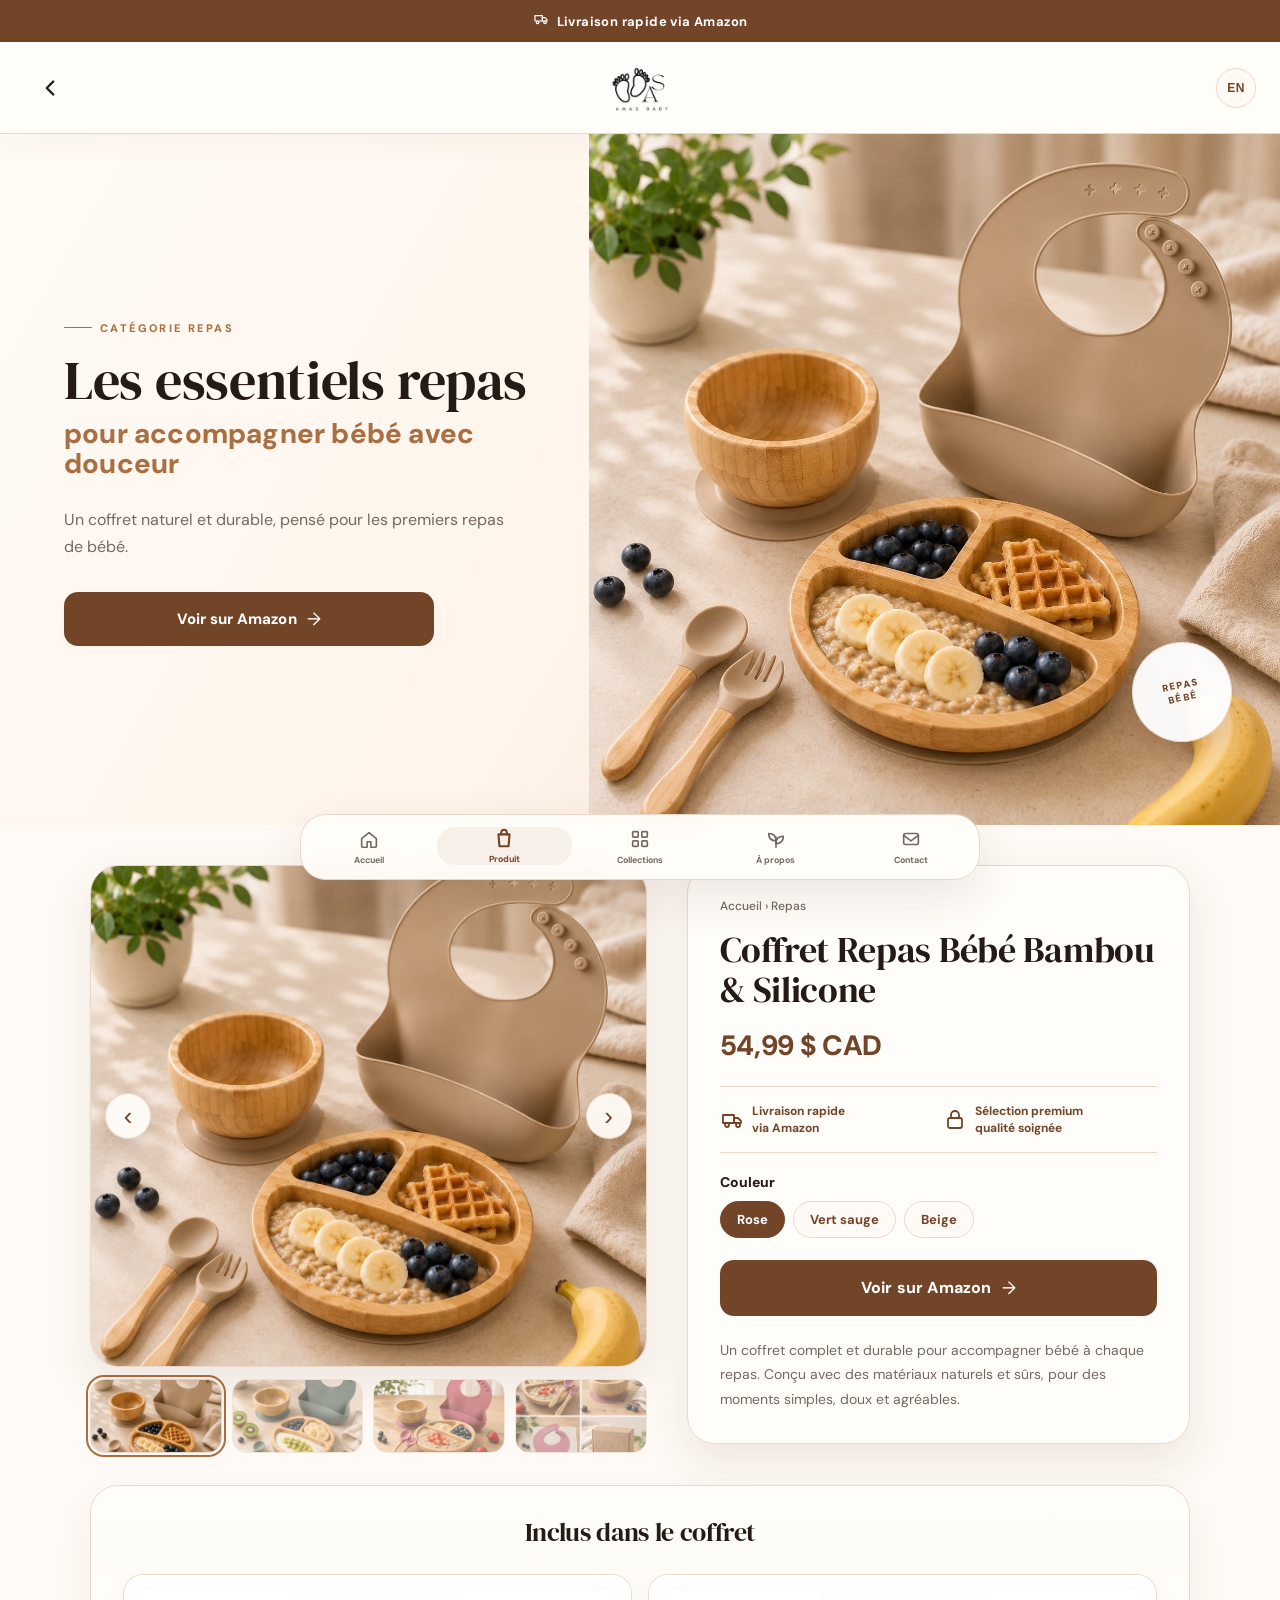
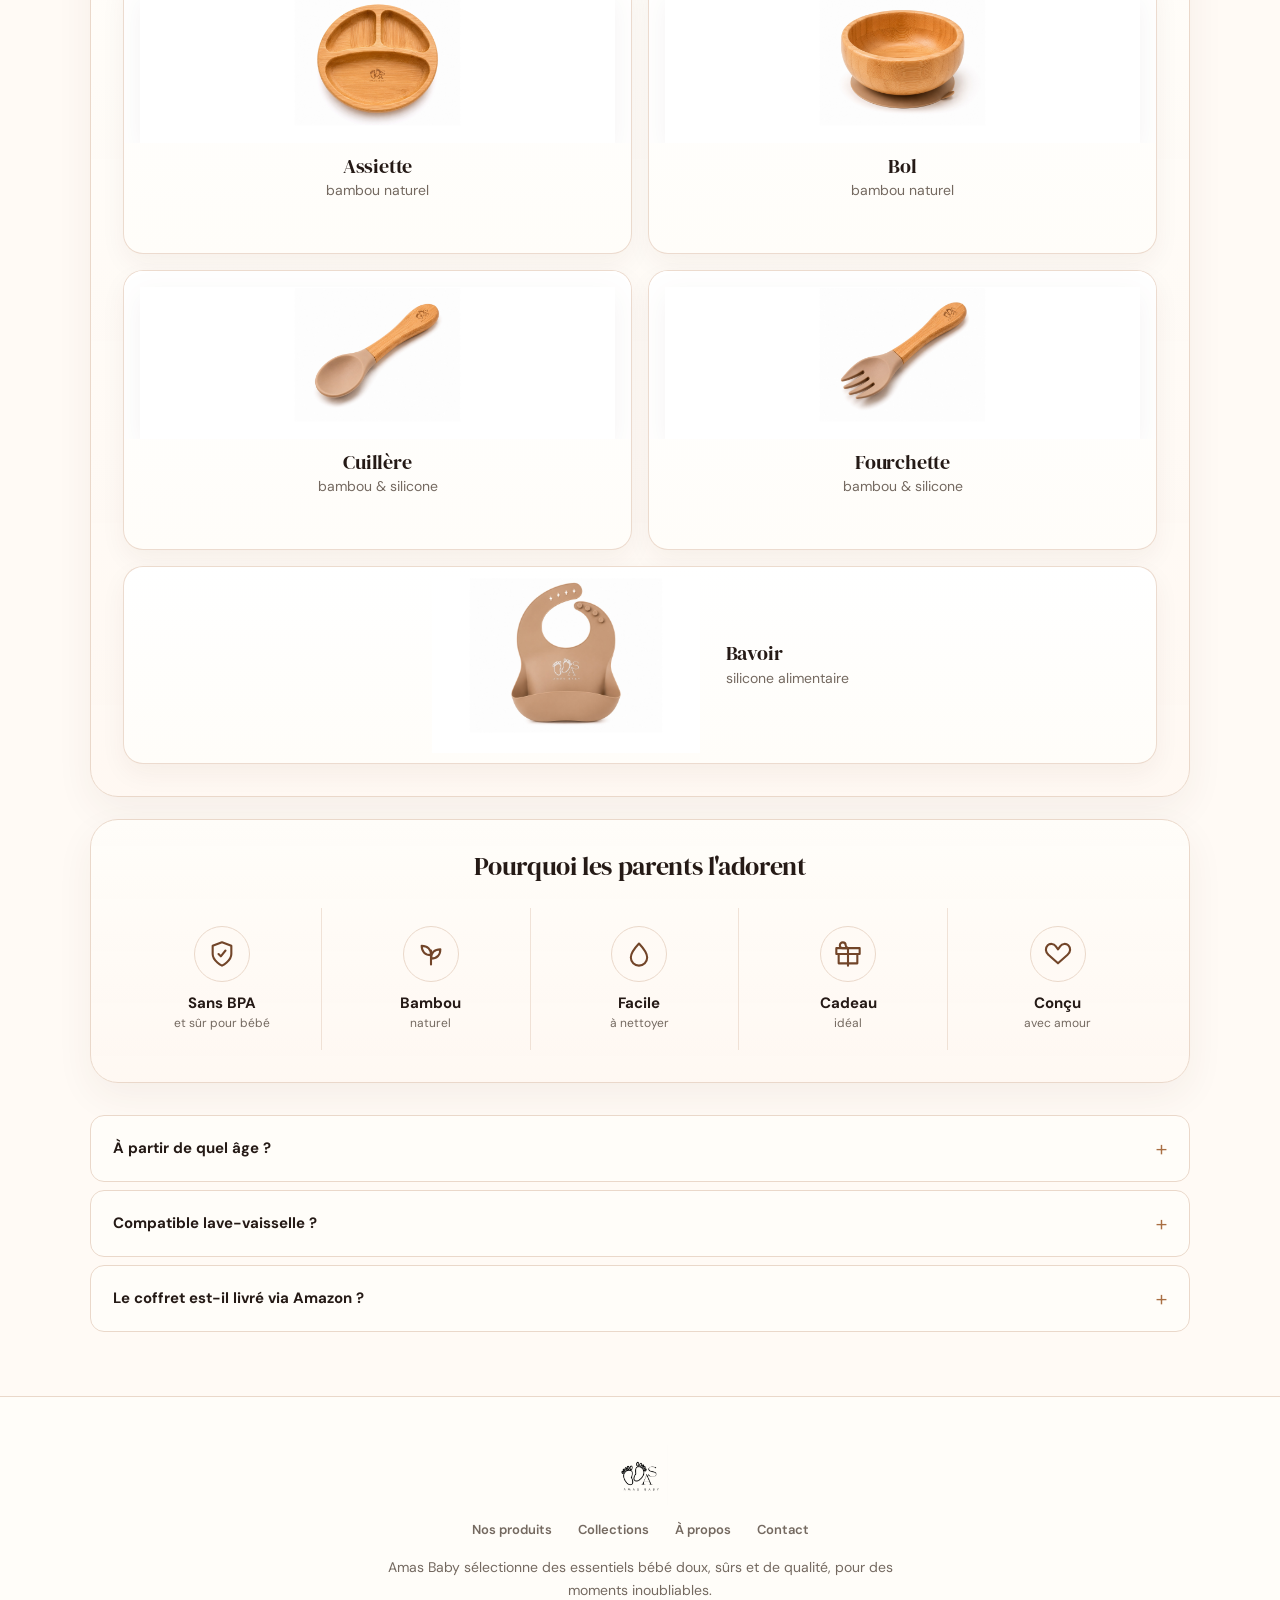
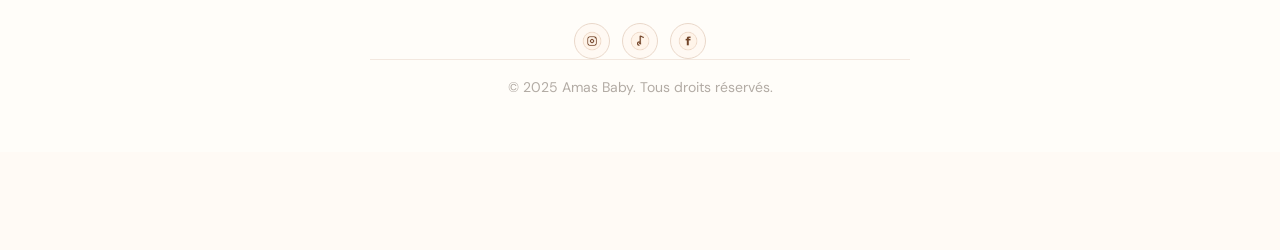
==== commit edf47773: "Add files via upload" ====
--- a/repas.html
+++ b/repas.html
@@ -3,16 +3,29 @@
 <head>
   <meta charset="UTF-8" />
   <meta name="viewport" content="width=device-width, initial-scale=1.0" />
-  <title>Repas | Amas Baby</title>
+  <title>Coffret repas bébé | Amas Baby</title>
   <meta name="description" content="Coffret repas bébé en bambou et silicone — naturel, durable, conçu pour les premiers repas." />
   <link rel="icon" href="logo.png" type="image/png" />
   <meta property="og:title" content="Coffret Repas Bébé | Amas Baby" />
   <meta property="og:description" content="Un coffret naturel et durable, pensé pour les premiers repas de bébé." />
   <meta property="og:image" content="product-kit.jpg" />
   <meta property="og:type" content="website" />
+  
+  <meta name="description" content="Coffret repas bébé en bambou naturel et silicone alimentaire." />
+  <meta name="theme-color" content="#a96f43" />
+  <link rel="icon" href="favicon.ico" />
+  <link rel="apple-touch-icon" href="apple-touch-icon.png" />
+  <link rel="manifest" href="site.webmanifest" />
+  <meta property="og:type" content="website" />
+  <meta property="og:title" content="Coffret repas bébé | Amas Baby" />
+  <meta property="og:description" content="Coffret repas bébé en bambou naturel et silicone alimentaire." />
+  <meta property="og:image" content="product-kit.jpg" />
+  <meta name="twitter:card" content="summary_large_image" />
+
   <link rel="stylesheet" href="style.css" />
 </head>
 <body id="home">
+  <a class="skipLink" href="#main">Aller au contenu</a>
 
   <div class="announcement">
     <span class="lineIcon" aria-hidden="true">
@@ -31,7 +44,7 @@
     <button class="langBtn" type="button" aria-label="Switch language">EN</button>
   </header>
 
-  <main>
+  <main id="main">
     <section class="hero">
       <div class="heroCopy">
         <p class="eyebrow">Catégorie repas</p>
@@ -79,7 +92,7 @@
 
         <div class="miniTrust">
           <div><svg viewBox="0 0 24 24"><path d="M3 7h11v8H3z"/><path d="M14 10h4l3 3v2h-7z"/><circle cx="7" cy="17" r="2"/><circle cx="18" cy="17" r="2"/></svg><span>Livraison rapide<br>via Amazon</span></div>
-          <div><svg viewBox="0 0 24 24"><rect x="5" y="10" width="14" height="10" rx="2"/><path d="M8 10V7a4 4 0 0 1 8 0v3"/></svg><span>Paiement sécurisé<br>géré par Amazon</span></div>
+          <div><svg viewBox="0 0 24 24"><rect x="5" y="10" width="14" height="10" rx="2"/><path d="M8 10V7a4 4 0 0 1 8 0v3"/></svg><span>Sélection premium<br>qualité soignée</span></div>
         </div>
 
         <p class="colorsLabel">Couleur</p>
--- a/style.css
+++ b/style.css
@@ -39,7 +39,7 @@
 
 /* HEADER */
 .siteHeader{
-  height:78px;
+  height:92px;
   display:grid;grid-template-columns:52px 1fr 52px;
   align-items:center;padding:0 24px;
   background:rgba(255,253,249,.97);
@@ -50,7 +50,7 @@
 .menuBtn,.langBtn{background:transparent;border:0;color:var(--text);cursor:pointer;display:flex;align-items:center;justify-content:center}
 .menuBtn svg{width:26px;height:26px;stroke-width:2.2}
 .logoLink{display:flex;justify-content:center;align-items:center}
-.logoLink img{width:108px;height:auto;object-fit:contain;mix-blend-mode:multiply}
+.logoLink img{width:148px;height:auto;object-fit:contain;mix-blend-mode:multiply}
 .langBtn{
   justify-self:end;width:40px;height:40px;
   border:1.5px solid var(--line);border-radius:999px;
@@ -287,7 +287,7 @@
 .productInfo{
   background:rgba(255,253,249,.95);border:1px solid var(--line);
   border-radius:var(--radius-lg);padding:32px;box-shadow:var(--shadow);
-  position:sticky;top:98px;
+  position:sticky;top:112px;
 }
 .breadcrumb{color:var(--muted);font-size:12px;margin:0 0 16px;font-weight:500}
 .productInfo h1{
@@ -443,7 +443,7 @@
 .finalLoveGrid small{display:block;color:var(--muted);font-size:12px;line-height:1.3}
 
 /* ANCHORS */
-#collections,#about,#contact,#product{scroll-margin-top:98px}
+#collections,#about,#contact,#product{scroll-margin-top:112px}
 
 /* SMALL CTA */
 .smallCta{
@@ -460,9 +460,9 @@
 @media(max-width:820px){
   body{padding-bottom:90px}
   .announcement{height:38px;font-size:12px}
-  .siteHeader{height:68px;grid-template-columns:46px 1fr 46px;padding:0 16px}
+  .siteHeader{height:80px;grid-template-columns:46px 1fr 46px;padding:0 16px}
   .menuBtn svg{width:24px;height:24px}
-  .logoLink img{width:92px}
+  .logoLink img{width:130px}
   .langBtn{width:36px;height:36px;font-size:11px}
 
   .hero{display:flex;flex-direction:column;min-height:0;background:linear-gradient(180deg,#fffaf5 0%,#fff5eb 60%,#f0dccb 100%)}
@@ -545,3 +545,33 @@
   .galleryNext{right:8px}
 }
 @media(min-width:821px){.bottomNav{bottom:20px}}
+
+
+/* AMAS BABY V4 — développement visuel premium uniquement */
+:root{--ease:cubic-bezier(.2,.8,.2,1)}
+.skipLink{position:absolute;top:-80px;left:16px;z-index:9999;background:#fff;color:#251a16;padding:10px 14px;border-radius:999px;border:1px solid var(--line);transition:top .2s var(--ease)}
+.skipLink:focus{top:12px}
+.siteHeader{background:rgba(255,253,249,.88)!important;backdrop-filter:blur(18px);box-shadow:0 8px 30px rgba(80,47,26,.035)}
+.hero,.productPageHero,.premiumBox,.collectionCard,.productCard,.trustBand article,.faq details{animation:softReveal .55s ease both}
+@keyframes softReveal{from{opacity:0;transform:translateY(14px)}to{opacity:1;transform:translateY(0)}}
+.amazonBtn,.amazonProductBtn,.outlineBtn,.smallCta,.collectionCard,.productCard,.finalIncludedCard,.premiumBox,.galleryArrow,.thumbButton,.bottomNav a{transition:transform .24s var(--ease),box-shadow .24s var(--ease),background .24s var(--ease),opacity .24s var(--ease)}
+.amazonBtn:hover,.amazonProductBtn:hover,.smallCta:hover{transform:translateY(-2px);box-shadow:0 18px 36px rgba(116,69,41,.20)}
+.collectionCard:hover,.productCard:hover,.finalIncludedCard:hover,.premiumBox:hover{transform:translateY(-3px);box-shadow:0 24px 54px rgba(80,47,26,.10)}
+.bottomNav{backdrop-filter:blur(18px);box-shadow:0 16px 46px rgba(80,47,26,.11)}
+.bottomNav a{border-radius:18px}
+.bottomNav a.active,.bottomNav a:hover{background:rgba(169,111,67,.09);transform:translateY(-1px)}
+.finalIncludedCard{background:linear-gradient(180deg,#fff,#fffdf9)!important}
+.finalImageBox{background:#fff!important;display:flex!important;align-items:center!important;justify-content:center!important;overflow:hidden!important}
+.finalImageBox img{width:100%!important;height:100%!important;object-fit:contain!important;background:#fff!important;filter:drop-shadow(0 8px 14px rgba(80,47,26,.06))}
+.finalIncludedCard h3{font-family:'DM Serif Display',Georgia,serif!important;font-weight:400!important;letter-spacing:-.2px}
+.productInfo h1,.premiumBox h2,.collections h2,.productSection h2{letter-spacing:-.35px}
+.premiumBox{background:linear-gradient(180deg,rgba(255,253,249,.98),rgba(255,248,242,.96))!important}
+@media(max-width:820px){
+  .finalImageBox{height:158px!important;padding:10px!important}
+  .finalIncludedCard{min-height:250px!important}
+  .finalIncludedWide{min-height:190px!important}
+  .finalIncludedWide .finalImageBox{height:160px!important}
+}
+@media(prefers-reduced-motion:reduce){
+  *,*::before,*::after{animation:none!important;transition:none!important;scroll-behavior:auto!important}
+}
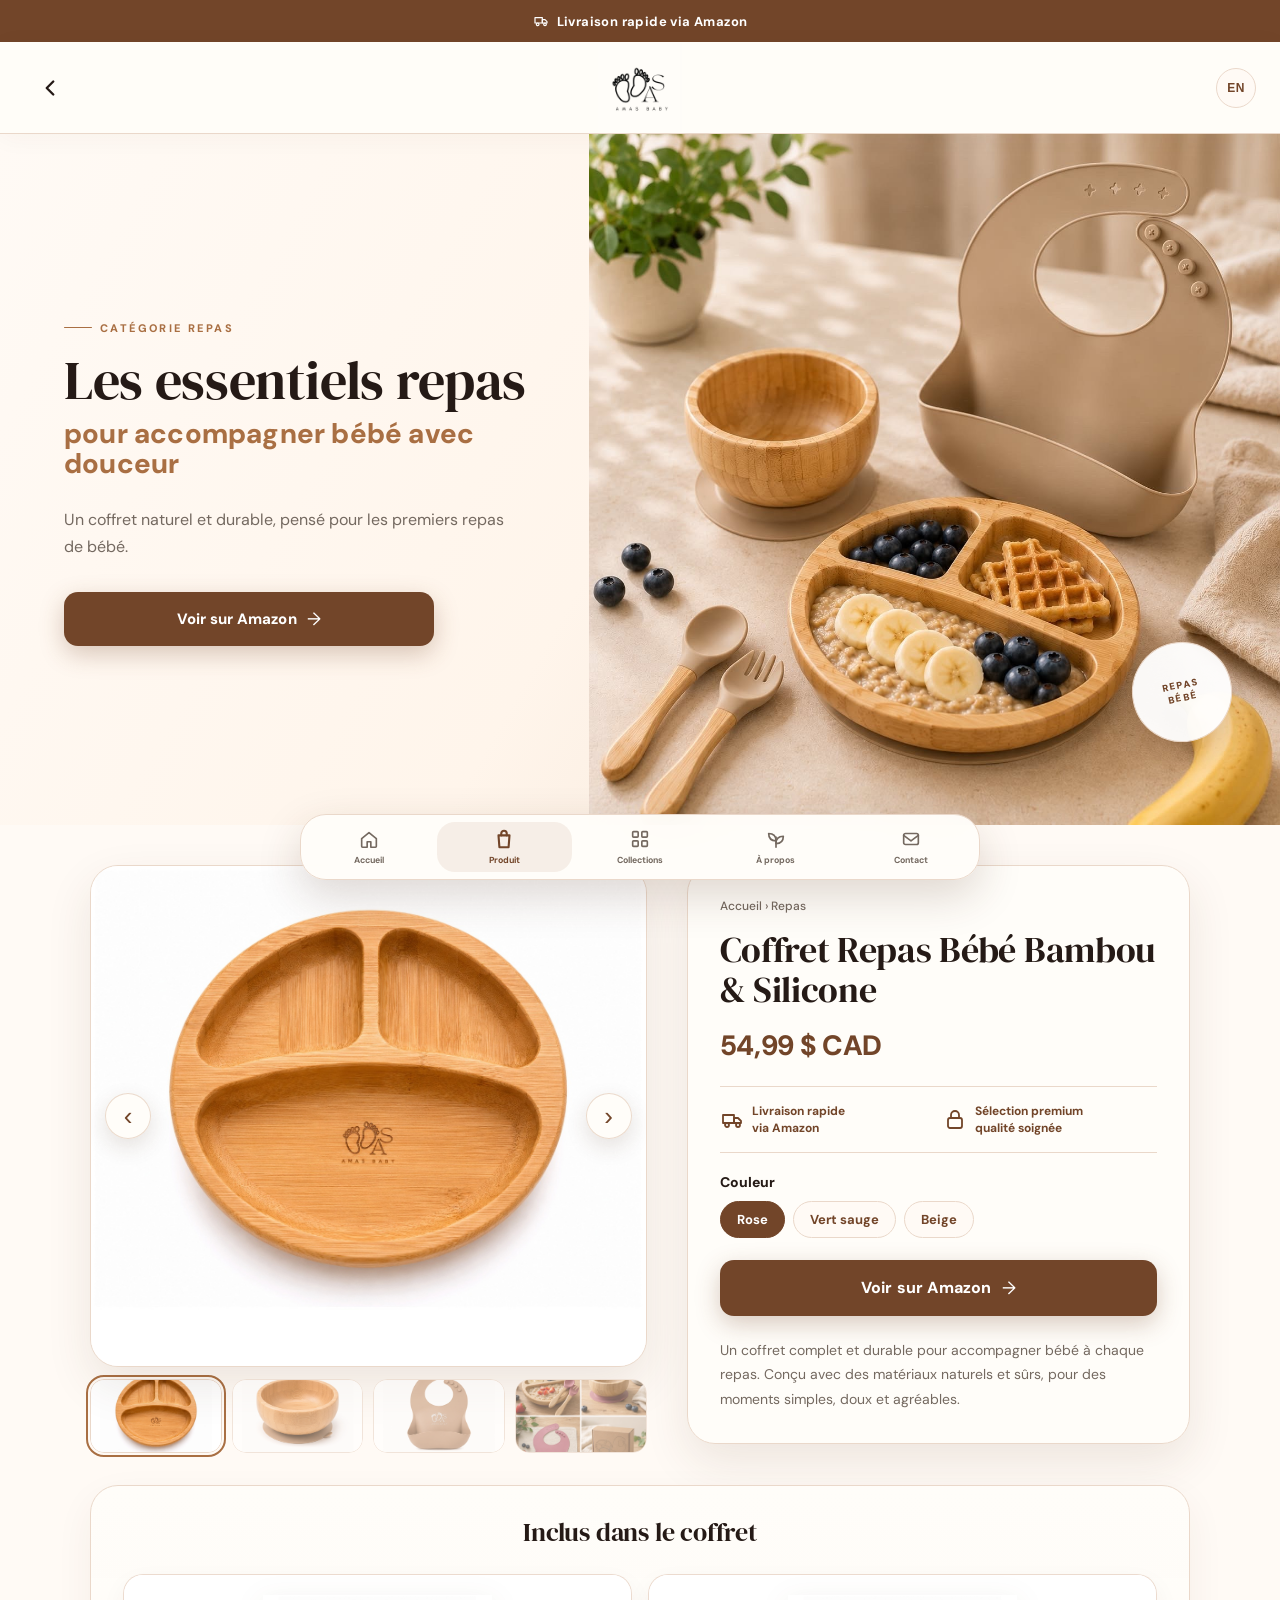
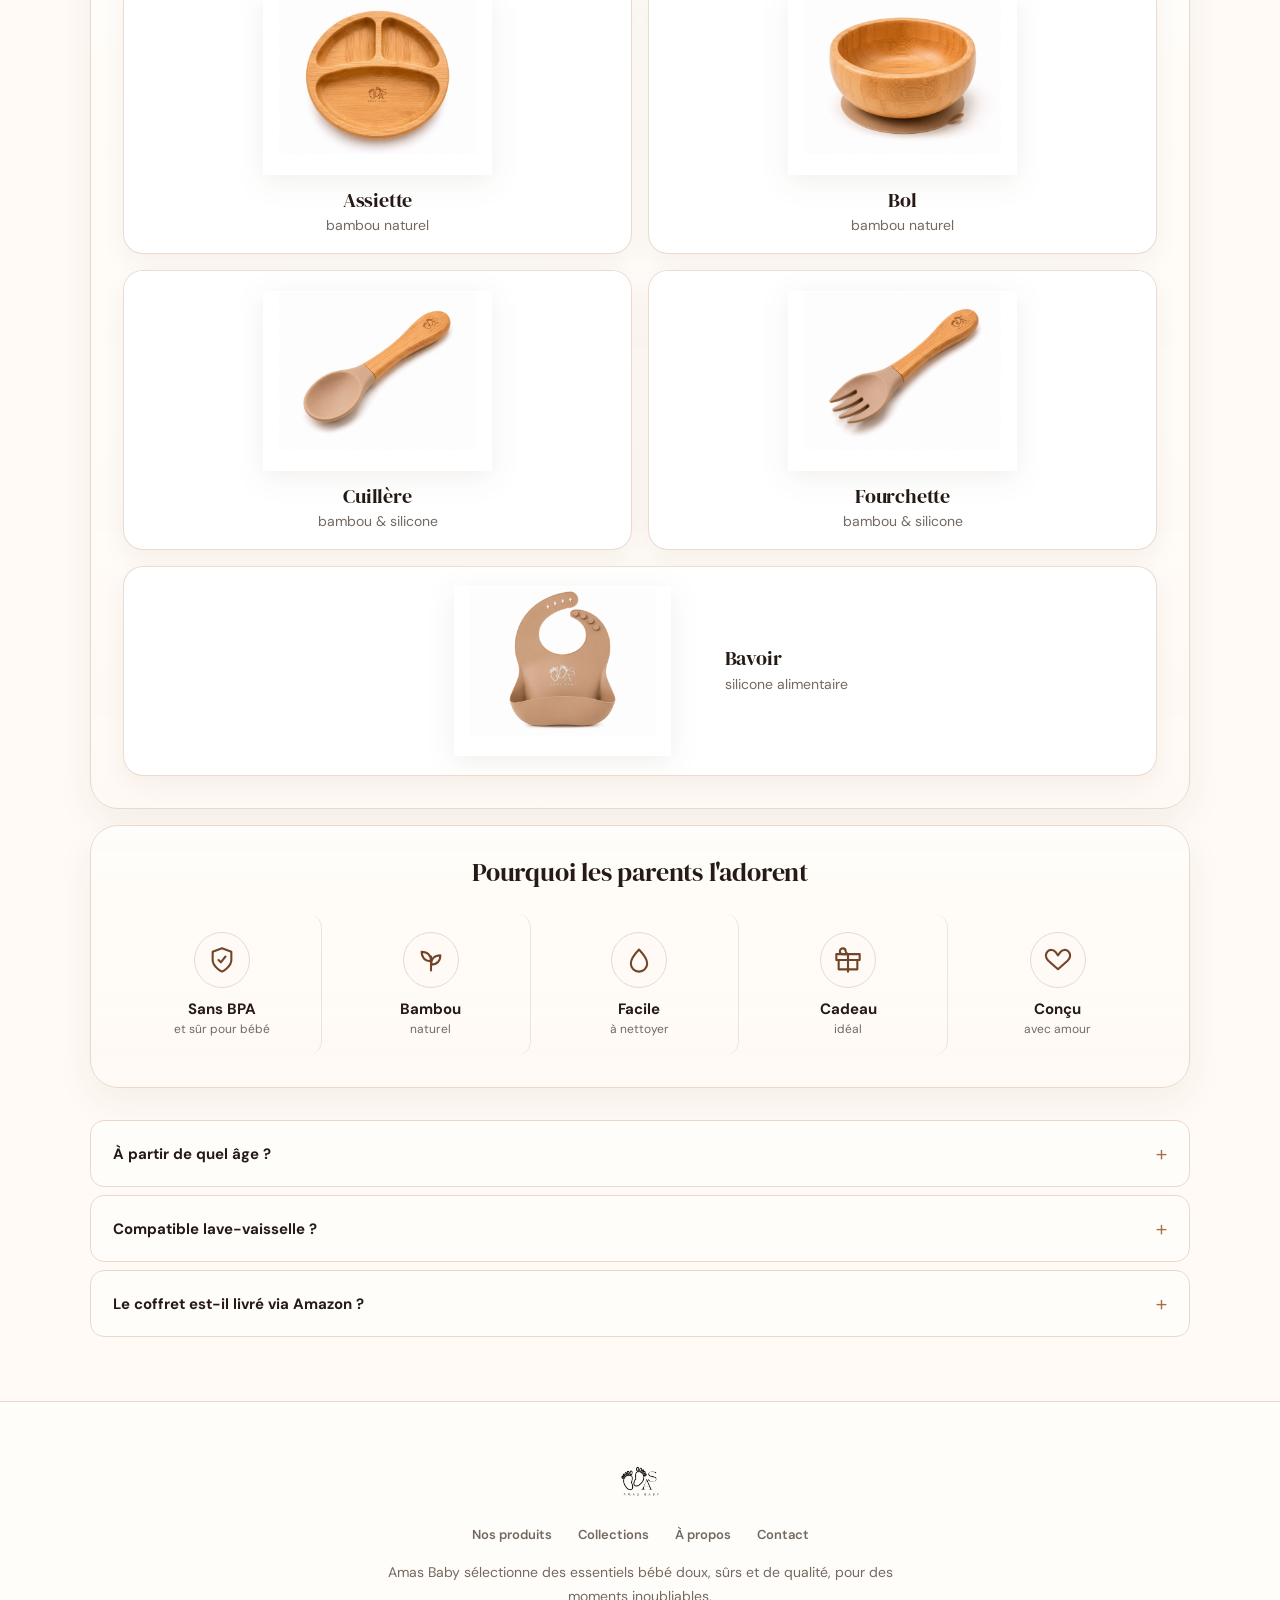
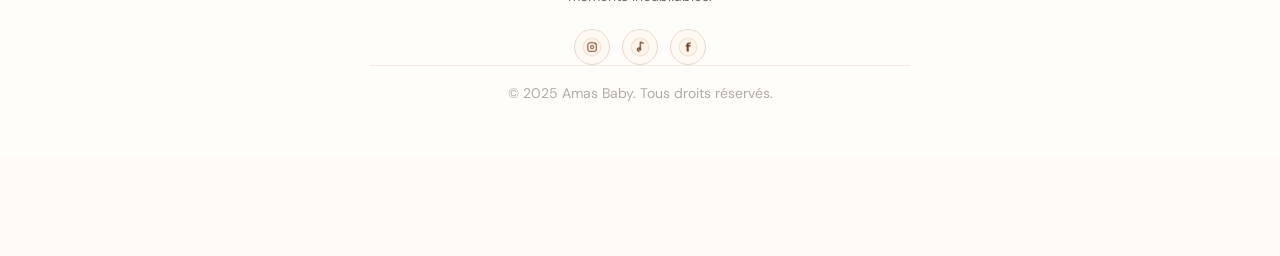
==== commit 6c34c0f1: "Add files via upload" ====
--- a/repas.html
+++ b/repas.html
@@ -4,49 +4,39 @@
   <meta charset="UTF-8" />
   <meta name="viewport" content="width=device-width, initial-scale=1.0" />
   <title>Coffret repas bébé | Amas Baby</title>
-  <meta name="description" content="Coffret repas bébé en bambou et silicone — naturel, durable, conçu pour les premiers repas." />
-  <link rel="icon" href="logo.png" type="image/png" />
-  <meta property="og:title" content="Coffret Repas Bébé | Amas Baby" />
-  <meta property="og:description" content="Un coffret naturel et durable, pensé pour les premiers repas de bébé." />
-  <meta property="og:image" content="product-kit.jpg" />
-  <meta property="og:type" content="website" />
-  
-  <meta name="description" content="Coffret repas bébé en bambou naturel et silicone alimentaire." />
+  <meta name="description" content="Coffret repas bébé en bambou naturel et silicone alimentaire — sans BPA, durable, conçu pour les premiers repas." />
   <meta name="theme-color" content="#a96f43" />
   <link rel="icon" href="favicon.ico" />
   <link rel="apple-touch-icon" href="apple-touch-icon.png" />
   <link rel="manifest" href="site.webmanifest" />
   <meta property="og:type" content="website" />
-  <meta property="og:title" content="Coffret repas bébé | Amas Baby" />
-  <meta property="og:description" content="Coffret repas bébé en bambou naturel et silicone alimentaire." />
+  <meta property="og:title" content="Coffret Repas Bébé | Amas Baby" />
+  <meta property="og:description" content="Un coffret naturel et durable, pensé pour les premiers repas de bébé." />
   <meta property="og:image" content="product-kit.jpg" />
   <meta name="twitter:card" content="summary_large_image" />
-
   <link rel="stylesheet" href="style.css" />
 </head>
 <body id="home">
   <a class="skipLink" href="#main">Aller au contenu</a>
 
   <div class="announcement">
-    <span class="lineIcon" aria-hidden="true">
-      <svg viewBox="0 0 24 24"><path d="M3 7h11v8H3z"/><path d="M14 10h4l3 3v2h-7z"/><circle cx="7" cy="17" r="2"/><circle cx="18" cy="17" r="2"/></svg>
-    </span>
+    <svg viewBox="0 0 24 24" aria-hidden="true"><path d="M3 7h11v8H3z"/><path d="M14 10h4l3 3v2h-7z"/><circle cx="7" cy="17" r="2"/><circle cx="18" cy="17" r="2"/></svg>
     Livraison rapide via Amazon
   </div>
 
   <header class="siteHeader">
-    <a class="menuBtn" href="index.html" aria-label="Retour accueil">
+    <a class="menuBtn" href="index.html" aria-label="Retour à l'accueil">
       <svg viewBox="0 0 24 24"><path d="M15 18l-6-6 6-6"/></svg>
     </a>
     <a href="index.html" class="logoLink" aria-label="Amas Baby accueil">
-      <img src="logo.png" alt="Amas Baby" />
-    </a>
-    <button class="langBtn" type="button" aria-label="Switch language">EN</button>
+      <img src="logo.png" alt="Amas Baby" width="148" height="60" />
+    </a>
+    <button class="langBtn" type="button" aria-label="Changer la langue">EN</button>
   </header>
 
   <main id="main">
     <section class="hero">
-      <div class="heroCopy">
+      <div class="heroCopy reveal">
         <p class="eyebrow">Catégorie repas</p>
         <h1>Les essentiels repas<br><span>pour accompagner bébé avec douceur</span></h1>
         <p class="heroText">Un coffret naturel et durable, pensé pour les premiers repas de bébé.</p>
@@ -57,31 +47,39 @@
         </div>
       </div>
       <div class="heroImage">
-        <img src="hero.jpg" alt="Coffret repas bébé" />
+        <img src="hero.jpg" alt="Coffret repas bébé Amas Baby" loading="eager" />
         <div class="badge">Repas<br>Bébé</div>
       </div>
     </section>
 
-    <section class="productPageHero">
+    <section class="productPageHero reveal">
       <div class="productGallery">
         <div class="mainProductImage galleryBox">
           <button class="galleryArrow galleryPrev" type="button" aria-label="Image précédente">‹</button>
-          <img id="mainProductPhoto" src="product-plate.jpg" alt="Coffret repas bébé bambou et silicone" />
+          <img id="mainProductPhoto" src="included-plate.jpg" alt="Coffret repas bébé bambou et silicone" />
           <button class="galleryArrow galleryNext" type="button" aria-label="Image suivante">›</button>
         </div>
+        <!-- Thumbs (desktop) -->
         <div class="thumbs" id="productThumbs">
-          <button class="thumbButton active" type="button" data-image="product-plate.jpg" aria-label="Photo 1">
-            <img src="product-plate.jpg" alt="">
-          </button>
-          <button class="thumbButton" type="button" data-image="product-bowl.jpg" aria-label="Photo 2">
-            <img src="product-bowl.jpg" alt="">
-          </button>
-          <button class="thumbButton" type="button" data-image="product-bib.jpg" aria-label="Photo 3">
-            <img src="product-bib.jpg" alt="">
-          </button>
-          <button class="thumbButton" type="button" data-image="product-kit.jpg" aria-label="Photo 4">
-            <img src="product-kit.jpg" alt="">
-          </button>
+          <button class="thumbButton active" type="button" data-image="included-plate.jpg" aria-label="Assiette">
+            <img src="included-plate.jpg" alt="Assiette" loading="lazy" />
+          </button>
+          <button class="thumbButton" type="button" data-image="included-bowl.jpg" aria-label="Bol">
+            <img src="included-bowl.jpg" alt="Bol" loading="lazy" />
+          </button>
+          <button class="thumbButton" type="button" data-image="included-bib.jpg" aria-label="Bavoir">
+            <img src="included-bib.jpg" alt="Bavoir" loading="lazy" />
+          </button>
+          <button class="thumbButton" type="button" data-image="product-kit.jpg" aria-label="Kit complet">
+            <img src="product-kit.jpg" alt="Kit complet" loading="lazy" />
+          </button>
+        </div>
+        <!-- Dots (mobile) -->
+        <div class="galleryDots" id="galleryDots" aria-hidden="true">
+          <button class="galleryDot active" type="button"></button>
+          <button class="galleryDot" type="button"></button>
+          <button class="galleryDot" type="button"></button>
+          <button class="galleryDot" type="button"></button>
         </div>
       </div>
 
@@ -89,66 +87,67 @@
         <p class="breadcrumb"><a href="index.html">Accueil</a> › Repas</p>
         <h1>Coffret Repas Bébé Bambou &amp; Silicone</h1>
         <p class="price">54,99 $ CAD</p>
-
         <div class="miniTrust">
-          <div><svg viewBox="0 0 24 24"><path d="M3 7h11v8H3z"/><path d="M14 10h4l3 3v2h-7z"/><circle cx="7" cy="17" r="2"/><circle cx="18" cy="17" r="2"/></svg><span>Livraison rapide<br>via Amazon</span></div>
-          <div><svg viewBox="0 0 24 24"><rect x="5" y="10" width="14" height="10" rx="2"/><path d="M8 10V7a4 4 0 0 1 8 0v3"/></svg><span>Sélection premium<br>qualité soignée</span></div>
-        </div>
-
+          <div>
+            <svg viewBox="0 0 24 24"><path d="M3 7h11v8H3z"/><path d="M14 10h4l3 3v2h-7z"/><circle cx="7" cy="17" r="2"/><circle cx="18" cy="17" r="2"/></svg>
+            <span>Livraison rapide<br>via Amazon</span>
+          </div>
+          <div>
+            <svg viewBox="0 0 24 24"><rect x="5" y="10" width="14" height="10" rx="2"/><path d="M8 10V7a4 4 0 0 1 8 0v3"/></svg>
+            <span>Sélection premium<br>qualité soignée</span>
+          </div>
+        </div>
         <p class="colorsLabel">Couleur</p>
         <div class="colorPills">
           <span class="selected">Rose</span>
           <span>Vert sauge</span>
           <span>Beige</span>
         </div>
-
         <a class="amazonProductBtn" href="https://www.amazon.ca/" target="_blank" rel="noreferrer">
           Voir sur Amazon
         </a>
-
         <p class="productDesc">
           Un coffret complet et durable pour accompagner bébé à chaque repas.
-          Conçu avec des matériaux naturels et sûrs, pour des moments simples,
-          doux et agréables.
+          Conçu avec des matériaux naturels et sûrs, pour des moments simples, doux et agréables.
         </p>
       </article>
     </section>
 
     <section class="detailsPanel premiumDetails">
-      <div class="premiumBox">
+      <div class="premiumBox reveal">
         <h2>Inclus dans le coffret</h2>
-        <div class="includedGrid finalIncludedGrid">
-          <article class="finalIncludedCard">
-            <div class="finalImageBox">
-              <img src="included-plate.jpg" alt="Assiette en bambou naturel">
+        <div class="finalIncludedGrid stagger">
+          <article class="finalIncludedCard">
+            <div class="finalImageBox">
+              <img src="included-plate.jpg" alt="Assiette en bambou naturel" loading="lazy" />
             </div>
             <h3>Assiette</h3>
             <p>bambou naturel</p>
           </article>
           <article class="finalIncludedCard">
             <div class="finalImageBox">
-              <img src="included-bowl.jpg" alt="Bol en bambou naturel">
+              <img src="included-bowl.jpg" alt="Bol en bambou avec ventouse silicone" loading="lazy" />
             </div>
             <h3>Bol</h3>
             <p>bambou naturel</p>
           </article>
           <article class="finalIncludedCard">
             <div class="finalImageBox">
-              <img src="included-spoon.jpg" alt="Cuillère bambou et silicone">
+              <img src="included-spoon.jpg" alt="Cuillère bambou et silicone" loading="lazy" />
             </div>
             <h3>Cuillère</h3>
             <p>bambou &amp; silicone</p>
           </article>
           <article class="finalIncludedCard">
             <div class="finalImageBox">
-              <img src="included-fork.jpg" alt="Fourchette bambou et silicone">
+              <img src="included-fork.jpg" alt="Fourchette bambou et silicone" loading="lazy" />
             </div>
             <h3>Fourchette</h3>
             <p>bambou &amp; silicone</p>
           </article>
           <article class="finalIncludedCard finalIncludedWide">
             <div class="finalImageBox">
-              <img src="included-bib.jpg" alt="Bavoir silicone alimentaire">
+              <img src="included-bib.jpg" alt="Bavoir silicone alimentaire Amas Baby" loading="lazy" />
             </div>
             <div class="finalWideText">
               <h3>Bavoir</h3>
@@ -158,9 +157,9 @@
         </div>
       </div>
 
-      <div class="premiumBox parentLoveBox">
+      <div class="premiumBox reveal">
         <h2>Pourquoi les parents l'adorent</h2>
-        <div class="loveGrid finalLoveGrid">
+        <div class="finalLoveGrid stagger">
           <article>
             <span><svg viewBox="0 0 24 24"><path d="M12 22s8-4 8-10V5l-8-3-8 3v7c0 6 8 10 8 10Z"/><path d="M9 12l2 2 4-5"/></svg></span>
             <strong>Sans BPA</strong>
@@ -190,7 +189,7 @@
       </div>
     </section>
 
-    <section class="faq">
+    <section class="faq reveal">
       <details>
         <summary>À partir de quel âge ?</summary>
         <p>Le coffret est pensé pour les premiers repas de bébé, généralement autour de 4 mois et plus.</p>
@@ -207,8 +206,8 @@
   </main>
 
   <footer id="contact" class="footer">
-    <a href="index.html"><img src="logo.png" alt="Amas Baby" /></a>
-    <nav class="footerLinks" aria-label="Liens footer">
+    <a href="index.html"><img src="logo.png" alt="Amas Baby" width="100" loading="lazy" /></a>
+    <nav class="footerLinks" aria-label="Liens utiles">
       <a href="repas.html">Nos produits</a>
       <a href="index.html#collections">Collections</a>
       <a href="index.html#about">À propos</a>
@@ -216,14 +215,14 @@
     </nav>
     <p>Amas Baby sélectionne des essentiels bébé doux, sûrs et de qualité, pour des moments inoubliables.</p>
     <div class="socials" aria-label="Réseaux sociaux">
-      <a href="#" aria-label="Instagram"><img src="social-instagram.png" alt="Instagram"></a>
-      <a href="#" aria-label="TikTok"><img src="social-tiktok.png" alt="TikTok"></a>
-      <a href="#" aria-label="Facebook"><img src="social-facebook.png" alt="Facebook"></a>
+      <a href="#" aria-label="Instagram"><img src="social-instagram.png" alt="Instagram" loading="lazy" /></a>
+      <a href="#" aria-label="TikTok"><img src="social-tiktok.png" alt="TikTok" loading="lazy" /></a>
+      <a href="#" aria-label="Facebook"><img src="social-facebook.png" alt="Facebook" loading="lazy" /></a>
     </div>
     <p class="footerCopy">© 2025 Amas Baby. Tous droits réservés.</p>
   </footer>
 
-  <nav class="bottomNav" aria-label="Navigation mobile">
+  <nav class="bottomNav" aria-label="Navigation principale">
     <a href="index.html">
       <svg viewBox="0 0 24 24" aria-hidden="true"><path d="M4 11.5 12 5l8 6.5V20a1 1 0 0 1-1 1h-5v-6h-4v6H5a1 1 0 0 1-1-1v-8.5Z"/></svg>
       <small>Accueil</small>
--- a/style.css
+++ b/style.css
@@ -1,5 +1,8 @@
 @import url('https://fonts.googleapis.com/css2?family=DM+Serif+Display:ital@0;1&family=DM+Sans:wght@400;500;600;700;800;900&display=swap');
 
+/* ══════════════════════════════════════════
+   DESIGN TOKENS
+══════════════════════════════════════════ */
 :root{
   --bg:#fffaf5;
   --cream:#fffdf9;
@@ -10,25 +13,71 @@
   --text:#251a16;
   --muted:#746960;
   --shadow:0 18px 46px rgba(80,47,26,.10);
+  --shadow-lg:0 28px 64px rgba(80,47,26,.14);
   --radius-lg:28px;
   --radius-md:20px;
   --radius-sm:14px;
-}
-
-*{box-sizing:border-box}
+  --ease:cubic-bezier(.2,.8,.2,1);
+  --ease-spring:cubic-bezier(.34,1.56,.64,1);
+}
+
+/* ══════════════════════════════════════════
+   RESET & BASE
+══════════════════════════════════════════ */
+*{box-sizing:border-box;margin:0;padding:0}
 html{scroll-behavior:smooth}
 body{
-  margin:0;
   background:var(--bg);
   color:var(--text);
   font-family:'DM Sans',system-ui,-apple-system,sans-serif;
   padding-bottom:98px;
+  -webkit-font-smoothing:antialiased;
 }
 a{text-decoration:none;color:inherit}
 img{max-width:100%;display:block}
 svg{width:24px;height:24px;fill:none;stroke:currentColor;stroke-width:1.8;stroke-linecap:round;stroke-linejoin:round}
 
-/* ANNOUNCEMENT BAR */
+/* ══════════════════════════════════════════
+   SKIP LINK (ACCESSIBILITY)
+══════════════════════════════════════════ */
+.skipLink{
+  position:absolute;top:-80px;left:16px;z-index:9999;
+  background:#fff;color:var(--text);
+  padding:10px 14px;border-radius:999px;
+  border:1px solid var(--line);
+  transition:top .2s var(--ease);
+}
+.skipLink:focus{top:12px}
+
+/* ══════════════════════════════════════════
+   SCROLL REVEAL — base state
+══════════════════════════════════════════ */
+.reveal{
+  opacity:0;
+  transform:translateY(22px);
+  transition:opacity .55s var(--ease), transform .55s var(--ease);
+}
+.reveal.visible{
+  opacity:1;
+  transform:translateY(0);
+}
+/* Stagger children inside a reveal parent */
+.stagger > *{
+  opacity:0;
+  transform:translateY(18px);
+  transition:opacity .45s var(--ease), transform .45s var(--ease);
+}
+/* Base visible state FIRST, then nth-child delays override it */
+.stagger.visible > *{opacity:1;transform:translateY(0)}
+.stagger.visible > *:nth-child(1){transition-delay:.05s}
+.stagger.visible > *:nth-child(2){transition-delay:.12s}
+.stagger.visible > *:nth-child(3){transition-delay:.19s}
+.stagger.visible > *:nth-child(4){transition-delay:.26s}
+.stagger.visible > *:nth-child(5){transition-delay:.33s}
+
+/* ══════════════════════════════════════════
+   ANNOUNCEMENT BAR
+══════════════════════════════════════════ */
 .announcement{
   height:42px;
   display:flex;justify-content:center;align-items:center;gap:8px;
@@ -37,30 +86,48 @@
 }
 .announcement svg{width:16px;height:16px;stroke:#fff}
 
-/* HEADER */
+/* ══════════════════════════════════════════
+   HEADER — shrinks on scroll
+══════════════════════════════════════════ */
 .siteHeader{
   height:92px;
   display:grid;grid-template-columns:52px 1fr 52px;
   align-items:center;padding:0 24px;
-  background:rgba(255,253,249,.97);
+  background:rgba(255,253,249,.90);
   border-bottom:1px solid var(--line);
   position:sticky;top:0;z-index:20;
-  backdrop-filter:blur(16px);
-}
-.menuBtn,.langBtn{background:transparent;border:0;color:var(--text);cursor:pointer;display:flex;align-items:center;justify-content:center}
+  backdrop-filter:blur(20px);
+  box-shadow:0 4px 24px rgba(80,47,26,.04);
+  transition:height .3s var(--ease), box-shadow .3s var(--ease);
+}
+.siteHeader.scrolled{
+  height:68px;
+  box-shadow:0 8px 32px rgba(80,47,26,.08);
+}
+.menuBtn,.langBtn{
+  background:transparent;border:0;
+  color:var(--text);cursor:pointer;
+  display:flex;align-items:center;justify-content:center;
+}
 .menuBtn svg{width:26px;height:26px;stroke-width:2.2}
 .logoLink{display:flex;justify-content:center;align-items:center}
-.logoLink img{width:148px;height:auto;object-fit:contain;mix-blend-mode:multiply}
+.logoLink img{
+  width:148px;height:auto;object-fit:contain;mix-blend-mode:multiply;
+  transition:width .3s var(--ease);
+}
+.siteHeader.scrolled .logoLink img{width:118px}
 .langBtn{
   justify-self:end;width:40px;height:40px;
   border:1.5px solid var(--line);border-radius:999px;
   background:#fffaf5;color:var(--brown2);
   font-weight:800;font-size:12px;letter-spacing:.5px;
-  transition:background .2s,border-color .2s;
-}
-.langBtn:hover{background:var(--cream2);border-color:var(--brown)}
-
-/* HERO */
+  transition:background .2s,border-color .2s,transform .2s var(--ease-spring);
+}
+.langBtn:hover{background:var(--cream2);border-color:var(--brown);transform:scale(1.08)}
+
+/* ══════════════════════════════════════════
+   HERO
+══════════════════════════════════════════ */
 .hero{
   display:grid;grid-template-columns:minmax(320px,46%) 1fr;
   min-height:600px;overflow:hidden;
@@ -81,10 +148,9 @@
   width:28px;height:1.5px;background:var(--brown);border-radius:2px;
 }
 h1{
-  margin:0;
   font-family:'DM Serif Display',Georgia,serif;
   font-size:clamp(40px,4.2vw,62px);
-  line-height:1.04;letter-spacing:-.3px;font-weight:400;
+  line-height:1.04;letter-spacing:-.35px;font-weight:400;
 }
 h1 span{
   display:block;margin-top:10px;
@@ -97,18 +163,37 @@
   color:var(--muted);font-size:16px;line-height:1.7;
 }
 .actions{display:grid;gap:12px;max-width:370px}
+
+/* Buttons */
 .amazonBtn,.outlineBtn{
   height:54px;border-radius:var(--radius-sm);
   display:flex;align-items:center;justify-content:center;
   font-weight:800;font-size:15px;
-  transition:opacity .2s,transform .15s;
-}
-.amazonBtn:hover,.outlineBtn:hover{opacity:.88;transform:translateY(-1px)}
-.amazonBtn{color:white;background:var(--brown2);gap:10px;letter-spacing:.2px;}
+  transition:transform .24s var(--ease),box-shadow .24s var(--ease),opacity .18s;
+}
+.amazonBtn{
+  color:white;background:var(--brown2);gap:10px;letter-spacing:.2px;
+  box-shadow:0 8px 24px rgba(114,69,41,.28);
+  animation:pulseGlow 3s ease-in-out infinite;
+}
+@keyframes pulseGlow{
+  0%,100%{box-shadow:0 8px 24px rgba(114,69,41,.28)}
+  50%{box-shadow:0 12px 36px rgba(114,69,41,.44)}
+}
 .amazonBtn::after{content:'→';font-size:18px;font-weight:400}
+.amazonBtn:hover{
+  transform:translateY(-2px);
+  box-shadow:0 18px 40px rgba(114,69,41,.38);
+  animation:none;
+}
 .amazonWord{display:none}
-.outlineBtn{border:1.5px solid var(--brown);background:rgba(255,255,255,.6);color:var(--brown2);gap:6px;}
+.outlineBtn{
+  border:1.5px solid var(--brown);background:rgba(255,255,255,.6);
+  color:var(--brown2);gap:6px;
+}
 .outlineBtn::after{content:'↓';font-size:16px}
+.outlineBtn:hover{transform:translateY(-1px);background:rgba(255,255,255,.9)}
+
 .heroImage{position:relative;min-height:600px}
 .heroImage img{width:100%;height:100%;object-fit:cover}
 .badge{
@@ -122,7 +207,9 @@
   box-shadow:0 12px 32px rgba(80,47,26,.18);line-height:1.4;
 }
 
-/* FEATURES STRIP */
+/* ══════════════════════════════════════════
+   FEATURES STRIP
+══════════════════════════════════════════ */
 .features{
   width:min(1100px,calc(100% - 44px));
   margin:-28px auto 44px;
@@ -143,12 +230,16 @@
   width:52px;height:52px;margin:0 auto 10px;border-radius:50%;
   display:grid;place-items:center;border:1px solid var(--line);
   color:var(--brown2);background:#fff9f3;
-}
+  transition:transform .2s var(--ease-spring);
+}
+.features article:hover .roundIcon{transform:scale(1.1)}
 .roundIcon svg{width:26px;height:26px}
 .leaf{color:#4a8b43}.sprout{color:#7b6b37}.drop{color:#327da2}.heart{color:var(--brown2)}
 .features strong{font-size:13px;font-weight:700;line-height:1.3;display:block;margin-top:2px}
 
-/* PRODUCT SECTION */
+/* ══════════════════════════════════════════
+   PRODUCT SECTION
+══════════════════════════════════════════ */
 .productSection,.collections{
   width:min(1100px,calc(100% - 44px));margin:52px auto 0;
 }
@@ -166,32 +257,35 @@
   margin:0 0 28px;
   font-family:'DM Serif Display',Georgia,serif;
   font-size:clamp(30px,3.6vw,42px);
-  line-height:1.08;font-weight:400;
+  line-height:1.08;font-weight:400;letter-spacing:-.35px;
 }
 .productRail{display:grid;grid-template-columns:repeat(4,1fr);gap:18px}
 .productCard{
   background:var(--cream);border:1px solid var(--line);
   border-radius:var(--radius-md);overflow:hidden;
   box-shadow:0 10px 28px rgba(80,47,26,.05);text-align:center;
-  transition:transform .22s,box-shadow .22s;
-}
-.productCard:hover{transform:translateY(-4px);box-shadow:0 22px 44px rgba(80,47,26,.12)}
+  transition:transform .24s var(--ease),box-shadow .24s var(--ease);
+}
+.productCard:hover{transform:translateY(-5px);box-shadow:var(--shadow-lg)}
 .productCard .imgWrap{width:100%;aspect-ratio:1;overflow:hidden;background:#fff}
-.productCard img{width:100%;height:100%;object-fit:cover;transition:transform .4s}
-.productCard:hover img{transform:scale(1.04)}
+.productCard img{width:100%;height:100%;object-fit:cover;transition:transform .4s var(--ease)}
+.productCard:hover img{transform:scale(1.05)}
 .productCard h3{font-size:15px;margin:16px 12px 18px;font-weight:600;line-height:1.3}
 
-/* COLLECTIONS */
+/* ══════════════════════════════════════════
+   COLLECTIONS
+══════════════════════════════════════════ */
 .collectionGrid{display:grid;grid-template-columns:repeat(4,1fr);gap:22px}
 .collectionCard{
   background:linear-gradient(180deg,#fffaf4,#f8eee6);
   border:1px solid var(--line);border-radius:var(--radius-lg);
   overflow:hidden;box-shadow:0 14px 36px rgba(80,47,26,.07);
-  transition:transform .22s,box-shadow .22s;position:relative;
-}
-.collectionCard:hover{transform:translateY(-4px);box-shadow:0 26px 52px rgba(80,47,26,.13)}
-.collectionCard img{width:100%;height:178px;object-fit:cover;transition:transform .4s}
-.collectionCard:hover img{transform:scale(1.04)}
+  transition:transform .24s var(--ease),box-shadow .24s var(--ease);
+  position:relative;
+}
+.collectionCard:hover{transform:translateY(-5px);box-shadow:var(--shadow-lg)}
+.collectionCard img{width:100%;height:178px;object-fit:cover;transition:transform .4s var(--ease)}
+.collectionCard:hover img{transform:scale(1.05)}
 .collectionLabel{
   margin:-22px 14px 14px;position:relative;z-index:2;
   background:rgba(255,253,249,.96);border-radius:18px;
@@ -207,9 +301,16 @@
   letter-spacing:.8px;text-transform:uppercase;
   padding:4px 10px;border-radius:999px;
 }
-.collectionCard:not(.activeCollection){opacity:.8;pointer-events:none}
-
-/* TRUST BAND */
+/* Inactive cards — visually dimmed, not interactive */
+.collectionCard:not(.activeCollection){
+  opacity:.78;
+  pointer-events:none;
+}
+.collectionCard:not(.activeCollection)[tabindex="-1"]{outline:none}
+
+/* ══════════════════════════════════════════
+   TRUST BAND
+══════════════════════════════════════════ */
 .trustBand{
   margin:52px auto 0;width:100%;
   padding:28px max(24px,calc((100% - 1100px)/2));
@@ -227,11 +328,15 @@
   display:grid;place-items:center;
   background:#fffaf5;border:1px solid var(--line);
   color:var(--brown2);flex:0 0 auto;
-}
+  transition:transform .2s var(--ease-spring);
+}
+.trustBand article:hover span{transform:scale(1.12)}
 .trustBand h3{font-size:14px;margin:0 0 3px;font-weight:700}
-.trustBand p{font-size:12px;margin:0;color:var(--muted)}
-
-/* FOOTER */
+.trustBand p{font-size:12px;color:var(--muted)}
+
+/* ══════════════════════════════════════════
+   FOOTER
+══════════════════════════════════════════ */
 .footer{
   background:#fffdf9;border-top:1px solid var(--line);
   padding:48px 22px 32px;text-align:center;
@@ -248,16 +353,18 @@
   width:36px;height:36px;border-radius:50%;
   display:grid;place-items:center;
   border:1px solid var(--line);background:#fff9f3;overflow:hidden;
-  transition:transform .2s,border-color .2s;
-}
-.socials a:hover{transform:scale(1.1);border-color:var(--brown)}
+  transition:transform .2s var(--ease-spring),border-color .2s;
+}
+.socials a:hover{transform:scale(1.12);border-color:var(--brown)}
 .socials img{width:60%;height:60%;object-fit:contain;display:block;margin:auto}
 .footerCopy{
   margin-top:22px;padding-top:16px;border-top:1px solid var(--line);
   font-size:11px;color:var(--muted);opacity:.55;
 }
 
-/* BOTTOM NAV */
+/* ══════════════════════════════════════════
+   BOTTOM NAV — pill active indicator
+══════════════════════════════════════════ */
 .bottomNav{
   position:fixed;z-index:40;left:50%;bottom:18px;transform:translateX(-50%);
   width:min(92%,680px);height:66px;
@@ -266,12 +373,20 @@
   border-radius:26px;box-shadow:0 16px 44px rgba(80,47,26,.18);
   backdrop-filter:blur(20px);
 }
-.bottomNav a{text-align:center;color:var(--muted);font-size:10.5px;font-weight:700;transition:color .2s}
-.bottomNav a.active{color:var(--brown2)}
+.bottomNav a{
+  text-align:center;color:var(--muted);
+  font-size:10.5px;font-weight:700;
+  border-radius:18px;padding:6px 4px;
+  transition:color .2s, background .2s var(--ease), transform .2s var(--ease-spring);
+}
+.bottomNav a.active{color:var(--brown2);background:rgba(169,111,67,.10)}
+.bottomNav a:hover:not(.active){color:var(--brown);transform:translateY(-1px)}
 .bottomNav svg{display:block;margin:0 auto 3px;width:22px;height:22px;stroke-width:1.8}
 .bottomNav a.active svg{stroke-width:2.3}
 
-/* PRODUCT PAGE */
+/* ══════════════════════════════════════════
+   PRODUCT PAGE — GALLERY
+══════════════════════════════════════════ */
 .productPageHero{
   display:grid;grid-template-columns:1.05fr .95fr;gap:40px;
   width:min(1100px,calc(100% - 44px));margin:40px auto 0;align-items:start;
@@ -279,11 +394,31 @@
 .productGallery .mainProductImage{
   border-radius:var(--radius-lg);overflow:hidden;
   border:1px solid var(--line);box-shadow:var(--shadow);background:#fffaf5;
+  touch-action:pan-y;/* allow vertical scroll, horizontal swipe handled by JS */
 }
 .productGallery .mainProductImage img{
-  width:100%;height:500px;object-fit:cover;transition:opacity .25s;
-}
-.thumbs{display:grid;grid-template-columns:repeat(4,1fr);gap:10px;margin-top:12px}
+  width:100%;height:500px;object-fit:cover;
+  transition:opacity .25s var(--ease);
+  user-select:none;
+}
+.thumbs{
+  display:grid;grid-template-columns:repeat(4,1fr);gap:10px;margin-top:12px;
+}
+/* Gallery dots (mobile) */
+.galleryDots{
+  display:none;
+  justify-content:center;gap:7px;margin-top:12px;
+}
+.galleryDot{
+  width:7px;height:7px;border-radius:50%;
+  background:var(--line);border:0;padding:0;cursor:pointer;
+  transition:background .2s, transform .2s var(--ease-spring);
+}
+.galleryDot.active{background:var(--brown2);transform:scale(1.3)}
+
+/* ══════════════════════════════════════════
+   PRODUCT INFO
+══════════════════════════════════════════ */
 .productInfo{
   background:rgba(255,253,249,.95);border:1px solid var(--line);
   border-radius:var(--radius-lg);padding:32px;box-shadow:var(--shadow);
@@ -292,7 +427,7 @@
 .breadcrumb{color:var(--muted);font-size:12px;margin:0 0 16px;font-weight:500}
 .productInfo h1{
   font-family:'DM Serif Display',Georgia,serif;
-  font-size:36px;line-height:1.1;letter-spacing:-.2px;
+  font-size:36px;line-height:1.1;letter-spacing:-.3px;
   margin:0 0 18px;font-weight:400;
 }
 .price{font-size:28px;font-weight:800;color:var(--brown2);margin:0 0 22px;letter-spacing:-.3px}
@@ -308,63 +443,35 @@
   border:1.5px solid var(--line);border-radius:999px;
   padding:9px 16px;background:#fffaf5;
   font-weight:700;color:var(--brown2);font-size:13px;
-  cursor:pointer;transition:background .18s,border-color .18s;
-}
-.colorPills span:hover,.colorPills span.selected{background:var(--brown2);color:#fff;border-color:var(--brown2)}
+  cursor:pointer;
+  transition:background .18s,border-color .18s,transform .18s var(--ease-spring);
+}
+.colorPills span:hover{transform:scale(1.04)}
+.colorPills span.selected{background:var(--brown2);color:#fff;border-color:var(--brown2)}
 .amazonProductBtn{
   height:56px;border-radius:var(--radius-sm);
   display:flex;justify-content:center;align-items:center;
   gap:10px;width:100%;
   background:var(--brown2);color:white;
   font-weight:800;font-size:16px;margin-bottom:22px;
-  transition:opacity .2s,transform .15s;letter-spacing:.2px;
-}
-.amazonProductBtn:hover{opacity:.88;transform:translateY(-1px)}
+  box-shadow:0 8px 24px rgba(114,69,41,.28);
+  animation:pulseGlow 3s ease-in-out infinite;
+  transition:transform .24s var(--ease),box-shadow .24s var(--ease);
+  letter-spacing:.2px;
+}
+.amazonProductBtn:hover{
+  transform:translateY(-2px);
+  box-shadow:0 18px 40px rgba(114,69,41,.38);
+  animation:none;
+}
 .amazonProductBtn::after{content:'→';font-size:18px;font-weight:400}
 .amazonProductBtn .amazonWord{display:none}
-.productDesc{color:var(--muted);line-height:1.75;margin:0;font-size:14px}
-
-/* DETAIL PANELS */
-.detailsPanel{
-  width:min(1100px,calc(100% - 44px));margin:32px auto 0;display:grid;gap:16px;
-}
-.detailRow{
-  background:rgba(255,253,249,.9);border:1px solid var(--line);
-  border-radius:var(--radius-lg);padding:28px;
-}
-.detailRow h2{margin:0 0 22px;text-align:center;font-size:17px;font-weight:700}
-.iconGrid{display:grid;grid-template-columns:repeat(5,1fr);gap:16px;text-align:center}
-.iconGrid span{
-  width:52px;height:52px;display:grid;place-items:center;
-  margin:0 auto 10px;border:1px solid var(--line);border-radius:50%;color:var(--brown2);
-}
-.iconGrid strong{font-size:13px;display:block;font-weight:700}
-.iconGrid small{color:var(--muted)}
-
-/* FAQ */
-.faq{
-  width:min(1100px,calc(100% - 44px));margin:32px auto 64px;display:grid;gap:8px;
-}
-.faq details{
-  background:#fffdf9;border:1px solid var(--line);
-  border-radius:var(--radius-sm);overflow:hidden;
-  transition:box-shadow .2s;
-}
-.faq details[open]{box-shadow:0 8px 24px rgba(80,47,26,.07)}
-.faq summary{
-  font-weight:700;cursor:pointer;
-  padding:18px 22px;font-size:15px;
-  list-style:none;display:flex;justify-content:space-between;align-items:center;
-  transition:background .18s;
-}
-.faq summary:hover{background:var(--cream2)}
-.faq summary::-webkit-details-marker{display:none}
-.faq summary::after{content:'+';font-size:22px;font-weight:300;color:var(--brown);transition:transform .2s;flex-shrink:0}
-.faq details[open] summary::after{transform:rotate(45deg)}
-.faq p{color:var(--muted);line-height:1.68;margin:0;padding:0 22px 18px;font-size:14px}
-
-/* GALLERY */
-.galleryBox{position:relative}
+.productDesc{color:var(--muted);line-height:1.75;font-size:14px}
+
+/* ══════════════════════════════════════════
+   GALLERY ARROWS
+══════════════════════════════════════════ */
+.galleryBox{position:relative;user-select:none}
 .galleryArrow{
   position:absolute;top:50%;transform:translateY(-50%);z-index:5;
   width:46px;height:46px;border-radius:50%;
@@ -374,21 +481,28 @@
   display:grid;place-items:center;
   box-shadow:0 8px 22px rgba(80,47,26,.14);
   cursor:pointer;backdrop-filter:blur(10px);
-  transition:background .18s,transform .15s;
-}
-.galleryArrow:hover{background:rgba(255,253,249,1);transform:translateY(-50%) scale(1.06)}
+  transition:background .18s,transform .18s var(--ease-spring),box-shadow .18s;
+}
+.galleryArrow:hover{
+  background:rgba(255,253,249,1);
+  transform:translateY(-50%) scale(1.1);
+  box-shadow:0 12px 30px rgba(80,47,26,.2);
+}
 .galleryPrev{left:14px}
 .galleryNext{right:14px}
 .thumbButton{
   border:0;padding:0;background:transparent;
   border-radius:var(--radius-sm);overflow:hidden;
-  cursor:pointer;opacity:.62;transition:opacity .2s;
-}
-.thumbButton:hover{opacity:.85}
+  cursor:pointer;opacity:.62;
+  transition:opacity .2s, transform .2s var(--ease-spring), outline-offset .2s;
+}
+.thumbButton:hover{opacity:.85;transform:scale(1.04)}
 .thumbButton.active{opacity:1;outline:2.5px solid var(--brown);outline-offset:2px}
 .thumbButton img{height:74px;width:100%;object-fit:cover;border-radius:var(--radius-sm);border:1px solid var(--line);display:block}
 
-/* PREMIUM DETAILS */
+/* ══════════════════════════════════════════
+   PREMIUM DETAILS
+══════════════════════════════════════════ */
 .premiumDetails{
   width:min(1100px,calc(100% - 44px));margin:32px auto 0;display:grid;gap:22px;
 }
@@ -400,71 +514,158 @@
 .premiumBox h2{
   margin:0 0 26px;text-align:center;
   font-family:'DM Serif Display',Georgia,serif;
-  font-size:26px;letter-spacing:-.1px;line-height:1.15;font-weight:400;
-}
-.finalIncludedGrid{display:grid;grid-template-columns:repeat(2,minmax(0,1fr));gap:16px}
+  font-size:26px;letter-spacing:-.2px;line-height:1.15;font-weight:400;
+}
+
+/* Included grid — 2×2 + wide bib */
+.finalIncludedGrid{
+  display:grid;
+  grid-template-columns:repeat(2,minmax(0,1fr));
+  gap:16px;
+}
 .finalIncludedCard{
-  background:#fff;border:1px solid rgba(234,216,202,.9);
+  background:#fff;
+  border:1px solid rgba(234,216,202,.9);
   border-radius:var(--radius-md);overflow:hidden;text-align:center;
   box-shadow:0 10px 26px rgba(80,47,26,.05);
-  min-height:280px;display:flex;flex-direction:column;
-  align-items:center;justify-content:flex-start;
-  transition:transform .22s,box-shadow .22s;
-}
-.finalIncludedCard:hover{transform:translateY(-3px);box-shadow:0 18px 38px rgba(80,47,26,.10)}
+  display:flex;flex-direction:column;align-items:center;
+  transition:transform .24s var(--ease),box-shadow .24s var(--ease);
+}
+.finalIncludedCard:hover{transform:translateY(-4px);box-shadow:var(--shadow-lg)}
 .finalImageBox{
-  width:100%;height:168px;background:#fff;
-  display:flex;align-items:center;justify-content:center;padding:16px 16px 0;
-}
-.finalImageBox img{width:100%;height:100%;object-fit:contain;display:block;background:#fff}
+  width:100%;height:200px;
+  background:#fff;
+  display:flex;align-items:center;justify-content:center;
+  padding:20px 20px 0;
+}
+.finalImageBox img{
+  width:100%;height:100%;
+  object-fit:contain;display:block;
+  filter:drop-shadow(0 6px 14px rgba(80,47,26,.08));
+  transition:transform .3s var(--ease);
+}
+.finalIncludedCard:hover .finalImageBox img{transform:scale(1.04)}
 .finalIncludedCard h3{
-  margin:12px 8px 4px;font-size:20px;line-height:1.1;color:var(--text);
+  margin:14px 10px 5px;font-size:20px;line-height:1.1;
   font-family:'DM Serif Display',Georgia,serif;font-weight:400;
-}
-.finalIncludedCard p{margin:0 8px 18px;color:var(--muted);font-size:14px;line-height:1.35}
+  letter-spacing:-.2px;
+}
+.finalIncludedCard p{margin:0 10px 18px;color:var(--muted);font-size:14px;line-height:1.35}
+
+/* Bavoir — pleine largeur */
 .finalIncludedWide{
-  grid-column:1/-1;min-height:196px;flex-direction:row;
-  justify-content:center;gap:26px;padding:10px 18px;
-}
-.finalIncludedWide .finalImageBox{width:42%;max-width:268px;height:176px;padding:0}
-.finalWideText{text-align:left}
-.finalWideText h3{margin:0 0 5px}
+  grid-column:1/-1;
+  flex-direction:row;
+  justify-content:center;
+  gap:32px;padding:16px 24px;
+  min-height:210px;
+}
+.finalIncludedWide .finalImageBox{
+  width:38%;max-width:260px;height:170px;padding:0;
+}
+.finalWideText{
+  display:flex;flex-direction:column;justify-content:center;text-align:left;
+}
+.finalWideText h3{margin:0 0 6px}
 .finalWideText p{margin:0}
+
+/* Love grid */
 .finalLoveGrid{display:grid;grid-template-columns:repeat(5,1fr);gap:10px}
-.finalLoveGrid article{text-align:center;padding:18px 8px;border-right:1px solid rgba(234,216,202,.72)}
+.finalLoveGrid article{
+  text-align:center;padding:18px 8px;
+  border-right:1px solid rgba(234,216,202,.72);
+  transition:background .2s;
+  border-radius:var(--radius-sm);
+}
 .finalLoveGrid article:last-child{border-right:0}
+.finalLoveGrid article:hover{background:var(--cream2)}
 .finalLoveGrid span{
   width:56px;height:56px;display:grid;place-items:center;
   margin:0 auto 11px;border:1px solid var(--line);border-radius:999px;
   background:#fffaf5;color:var(--brown2);
-}
+  transition:transform .2s var(--ease-spring);
+}
+.finalLoveGrid article:hover span{transform:scale(1.12)}
 .finalLoveGrid span svg{width:28px;height:28px}
 .finalLoveGrid strong{display:block;font-size:15px;margin-bottom:3px;font-weight:700}
 .finalLoveGrid small{display:block;color:var(--muted);font-size:12px;line-height:1.3}
 
-/* ANCHORS */
+/* ══════════════════════════════════════════
+   FAQ
+══════════════════════════════════════════ */
+.faq{
+  width:min(1100px,calc(100% - 44px));margin:32px auto 64px;display:grid;gap:8px;
+}
+.faq details{
+  background:#fffdf9;border:1px solid var(--line);
+  border-radius:var(--radius-sm);overflow:hidden;
+  transition:box-shadow .2s;
+}
+.faq details[open]{box-shadow:0 8px 24px rgba(80,47,26,.07)}
+.faq summary{
+  font-weight:700;cursor:pointer;
+  padding:18px 22px;font-size:15px;
+  list-style:none;display:flex;justify-content:space-between;align-items:center;
+  transition:background .18s;
+}
+.faq summary:hover{background:var(--cream2)}
+.faq summary::-webkit-details-marker{display:none}
+.faq summary::after{
+  content:'+';font-size:22px;font-weight:300;
+  color:var(--brown);transition:transform .25s var(--ease);flex-shrink:0;
+}
+.faq details[open] summary::after{transform:rotate(45deg)}
+.faq p{color:var(--muted);line-height:1.68;padding:0 22px 18px;font-size:14px}
+
+/* ══════════════════════════════════════════
+   DETAIL PANELS
+══════════════════════════════════════════ */
+.detailsPanel{
+  width:min(1100px,calc(100% - 44px));margin:32px auto 0;display:grid;gap:16px;
+}
+.detailRow{
+  background:rgba(255,253,249,.9);border:1px solid var(--line);
+  border-radius:var(--radius-lg);padding:28px;
+}
+.detailRow h2{margin:0 0 22px;text-align:center;font-size:17px;font-weight:700}
+.iconGrid{display:grid;grid-template-columns:repeat(5,1fr);gap:16px;text-align:center}
+.iconGrid span{
+  width:52px;height:52px;display:grid;place-items:center;
+  margin:0 auto 10px;border:1px solid var(--line);border-radius:50%;color:var(--brown2);
+}
+.iconGrid strong{font-size:13px;display:block;font-weight:700}
+.iconGrid small{color:var(--muted)}
+
+/* ══════════════════════════════════════════
+   ANCHORS & MISC
+══════════════════════════════════════════ */
 #collections,#about,#contact,#product{scroll-margin-top:112px}
 
-/* SMALL CTA */
 .smallCta{
   display:inline-flex;align-items:center;gap:6px;justify-content:center;
   margin:0 0 22px;padding:11px 20px;border-radius:999px;
   background:var(--brown);color:white;font-weight:800;font-size:13px;
-  transition:background .18s,transform .15s;
-}
-.smallCta:hover{background:var(--brown2);transform:translateX(2px)}
+  transition:background .18s,transform .2s var(--ease-spring);
+}
+.smallCta:hover{background:var(--brown2);transform:translateX(3px)}
 .smallCta::after{content:'→';font-size:14px}
 .cardLink{display:block;color:inherit}
 
-/* RESPONSIVE */
+/* ══════════════════════════════════════════
+   RESPONSIVE — MOBILE ≤820px
+══════════════════════════════════════════ */
 @media(max-width:820px){
   body{padding-bottom:90px}
   .announcement{height:38px;font-size:12px}
+
   .siteHeader{height:80px;grid-template-columns:46px 1fr 46px;padding:0 16px}
+  .siteHeader.scrolled{height:60px}
   .menuBtn svg{width:24px;height:24px}
   .logoLink img{width:130px}
+  .siteHeader.scrolled .logoLink img{width:104px}
   .langBtn{width:36px;height:36px;font-size:11px}
 
+  /* Hero stacks vertically */
   .hero{display:flex;flex-direction:column;min-height:0;background:linear-gradient(180deg,#fffaf5 0%,#fff5eb 60%,#f0dccb 100%)}
   .heroCopy{order:1;padding:34px 20px 22px}
   .eyebrow{font-size:10px}
@@ -477,12 +678,14 @@
   .heroImage img{height:310px;object-position:center}
   .badge{width:76px;height:76px;font-size:8px;right:14px;bottom:14px}
 
+  /* Features */
   .features{width:calc(100% - 30px);margin:18px auto 34px;border-radius:var(--radius-md)}
   .features article{padding:14px 6px}
   .roundIcon{width:40px;height:40px}
   .roundIcon svg{width:20px;height:20px}
   .features strong{font-size:10.5px}
 
+  /* Products */
   .productSection,.collections{width:calc(100% - 30px);margin-top:38px}
   .productSection h2,.collections h2{font-size:32px}
   .productRail{display:flex;gap:12px;overflow-x:auto;scroll-snap-type:x mandatory;padding-bottom:8px;-ms-overflow-style:none;scrollbar-width:none}
@@ -491,6 +694,7 @@
   .productCard .imgWrap{aspect-ratio:1}
   .productCard h3{font-size:13px;margin:13px 10px 15px}
 
+  /* Collections 2-col */
   .collectionGrid{grid-template-columns:repeat(2,1fr);gap:12px}
   .collectionCard{border-radius:var(--radius-md)}
   .collectionCard img{height:118px}
@@ -498,6 +702,7 @@
   .collectionLabel h3{font-size:15px}
   .collectionLabel p{font-size:11px}
 
+  /* Trust band 2×2 */
   .trustBand{grid-template-columns:repeat(2,1fr);gap:0;padding:20px 14px}
   .trustBand article{display:block;text-align:center;padding:16px 8px;border-right:0;border-bottom:1px solid var(--line)}
   .trustBand article:nth-child(odd){border-right:1px solid var(--line)}
@@ -506,72 +711,65 @@
   .trustBand h3{font-size:13px}
   .trustBand p{font-size:12px}
 
+  /* Footer */
   .footer{padding-bottom:22px}
   .footerLinks{gap:16px}
 
+  /* Bottom nav */
   .bottomNav{width:calc(100% - 26px);height:60px;bottom:12px;border-radius:20px}
   .bottomNav svg{width:20px;height:20px}
   .bottomNav a{font-size:9.5px}
 
+  /* Product page */
   .productPageHero{grid-template-columns:1fr;gap:18px;width:calc(100% - 30px);margin-top:20px}
   .productGallery .mainProductImage img{height:290px}
-  .thumbButton img{height:58px}
+  /* Show dots, hide thumbs on mobile */
+  .thumbs{display:none}
+  .galleryDots{display:flex}
+  .galleryArrow{width:38px;height:38px;font-size:22px}
+  .galleryPrev{left:8px}
+  .galleryNext{right:8px}
   .productInfo{padding:20px;position:static}
   .productInfo h1{font-size:27px}
   .price{font-size:24px}
 
+  /* Premium boxes */
   .premiumDetails{width:calc(100% - 30px);gap:14px}
   .premiumBox{padding:18px 14px;border-radius:var(--radius-md)}
   .premiumBox h2{font-size:22px;margin-bottom:16px}
   .finalIncludedGrid{grid-template-columns:repeat(2,minmax(0,1fr));gap:12px}
-  .finalIncludedCard{min-height:196px;border-radius:18px}
-  .finalImageBox{height:112px;padding:8px 8px 0}
+  .finalIncludedCard{border-radius:18px}
+  .finalImageBox{height:140px;padding:12px 12px 0}
   .finalIncludedCard h3{font-size:17px;margin:8px 5px 3px}
   .finalIncludedCard p{font-size:12px;margin-bottom:12px}
-  .finalIncludedWide{min-height:148px;gap:10px;padding:10px}
-  .finalIncludedWide .finalImageBox{width:46%;height:126px;max-width:none}
-  .finalWideText{width:50%;text-align:left}
+  .finalIncludedWide{
+    flex-direction:column;align-items:center;
+    gap:0;padding:14px 12px;min-height:0;
+  }
+  .finalIncludedWide .finalImageBox{width:60%;max-width:180px;height:140px;padding:0}
+  .finalWideText{text-align:center;margin-top:10px}
   .finalLoveGrid{grid-template-columns:repeat(2,1fr);gap:0}
   .finalLoveGrid article{border-right:0;border-bottom:1px solid rgba(234,216,202,.70)}
   .finalLoveGrid article:nth-child(odd){border-right:1px solid rgba(234,216,202,.70)}
   .finalLoveGrid article:last-child{grid-column:1/-1;border-bottom:0;border-right:0}
 
+  /* FAQ & panels */
   .faq{width:calc(100% - 30px)}
   .detailsPanel{width:calc(100% - 30px)}
   .iconGrid{grid-template-columns:repeat(2,1fr)}
   .detailRow{padding:18px 14px}
-  .galleryArrow{width:38px;height:38px;font-size:22px}
-  .galleryPrev{left:8px}
-  .galleryNext{right:8px}
-}
+}
+
 @media(min-width:821px){.bottomNav{bottom:20px}}
 
-
-/* AMAS BABY V4 — développement visuel premium uniquement */
-:root{--ease:cubic-bezier(.2,.8,.2,1)}
-.skipLink{position:absolute;top:-80px;left:16px;z-index:9999;background:#fff;color:#251a16;padding:10px 14px;border-radius:999px;border:1px solid var(--line);transition:top .2s var(--ease)}
-.skipLink:focus{top:12px}
-.siteHeader{background:rgba(255,253,249,.88)!important;backdrop-filter:blur(18px);box-shadow:0 8px 30px rgba(80,47,26,.035)}
-.hero,.productPageHero,.premiumBox,.collectionCard,.productCard,.trustBand article,.faq details{animation:softReveal .55s ease both}
-@keyframes softReveal{from{opacity:0;transform:translateY(14px)}to{opacity:1;transform:translateY(0)}}
-.amazonBtn,.amazonProductBtn,.outlineBtn,.smallCta,.collectionCard,.productCard,.finalIncludedCard,.premiumBox,.galleryArrow,.thumbButton,.bottomNav a{transition:transform .24s var(--ease),box-shadow .24s var(--ease),background .24s var(--ease),opacity .24s var(--ease)}
-.amazonBtn:hover,.amazonProductBtn:hover,.smallCta:hover{transform:translateY(-2px);box-shadow:0 18px 36px rgba(116,69,41,.20)}
-.collectionCard:hover,.productCard:hover,.finalIncludedCard:hover,.premiumBox:hover{transform:translateY(-3px);box-shadow:0 24px 54px rgba(80,47,26,.10)}
-.bottomNav{backdrop-filter:blur(18px);box-shadow:0 16px 46px rgba(80,47,26,.11)}
-.bottomNav a{border-radius:18px}
-.bottomNav a.active,.bottomNav a:hover{background:rgba(169,111,67,.09);transform:translateY(-1px)}
-.finalIncludedCard{background:linear-gradient(180deg,#fff,#fffdf9)!important}
-.finalImageBox{background:#fff!important;display:flex!important;align-items:center!important;justify-content:center!important;overflow:hidden!important}
-.finalImageBox img{width:100%!important;height:100%!important;object-fit:contain!important;background:#fff!important;filter:drop-shadow(0 8px 14px rgba(80,47,26,.06))}
-.finalIncludedCard h3{font-family:'DM Serif Display',Georgia,serif!important;font-weight:400!important;letter-spacing:-.2px}
-.productInfo h1,.premiumBox h2,.collections h2,.productSection h2{letter-spacing:-.35px}
-.premiumBox{background:linear-gradient(180deg,rgba(255,253,249,.98),rgba(255,248,242,.96))!important}
-@media(max-width:820px){
-  .finalImageBox{height:158px!important;padding:10px!important}
-  .finalIncludedCard{min-height:250px!important}
-  .finalIncludedWide{min-height:190px!important}
-  .finalIncludedWide .finalImageBox{height:160px!important}
-}
+/* ══════════════════════════════════════════
+   REDUCED MOTION
+══════════════════════════════════════════ */
 @media(prefers-reduced-motion:reduce){
-  *,*::before,*::after{animation:none!important;transition:none!important;scroll-behavior:auto!important}
-}
+  *,*::before,*::after{
+    animation:none!important;
+    transition:none!important;
+    scroll-behavior:auto!important;
+  }
+  .reveal,.stagger>*{opacity:1;transform:none}
+}
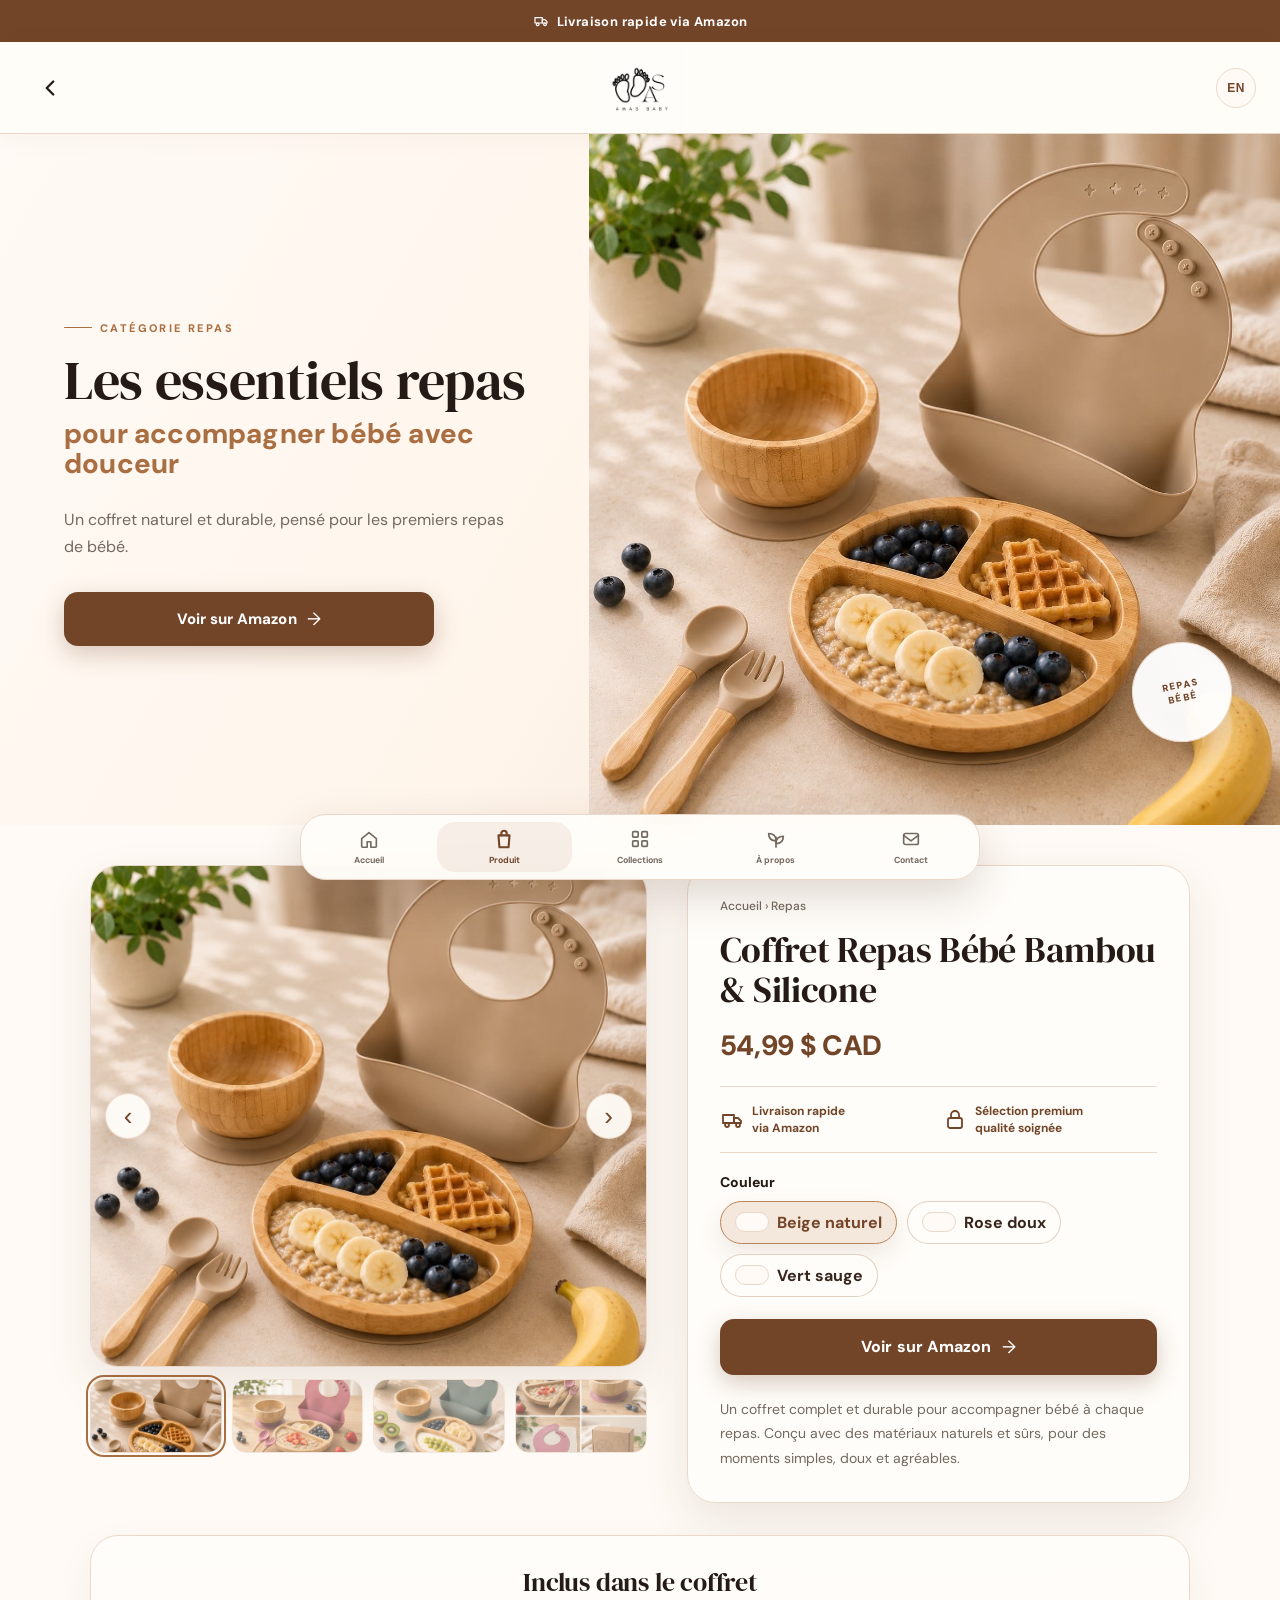
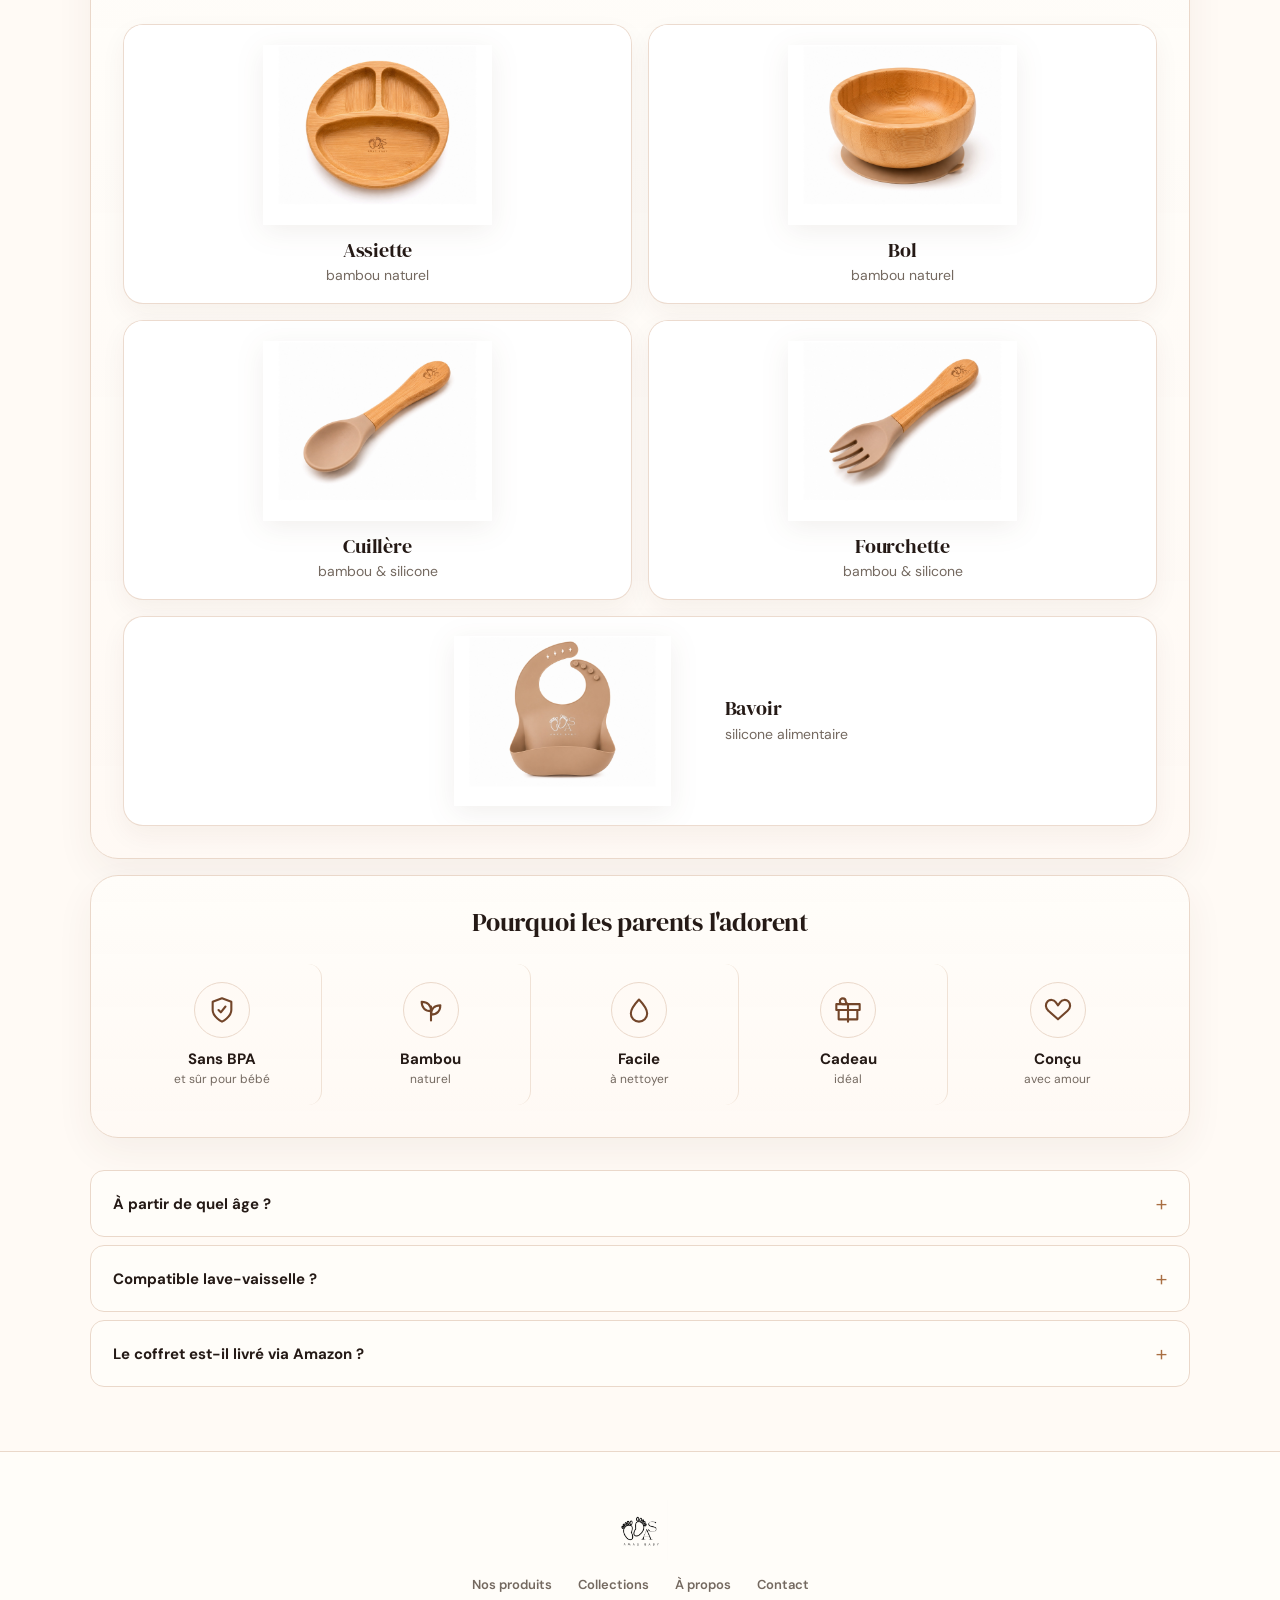
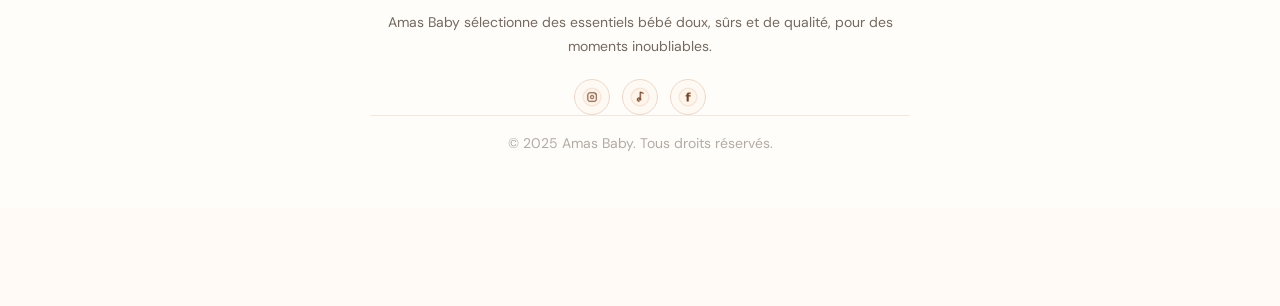
==== commit 12c5a8f3: "Add files via upload" ====
--- a/repas.html
+++ b/repas.html
@@ -56,30 +56,30 @@
       <div class="productGallery">
         <div class="mainProductImage galleryBox">
           <button class="galleryArrow galleryPrev" type="button" aria-label="Image précédente">‹</button>
-          <img id="mainProductPhoto" src="included-plate.jpg" alt="Coffret repas bébé bambou et silicone" />
+          <img id="mainProductPhoto" src="product-plate.jpg" alt="Coffret repas bébé couleur beige" />
           <button class="galleryArrow galleryNext" type="button" aria-label="Image suivante">›</button>
         </div>
-        <!-- Thumbs (desktop) -->
-        <div class="thumbs" id="productThumbs">
-          <button class="thumbButton active" type="button" data-image="included-plate.jpg" aria-label="Assiette">
-            <img src="included-plate.jpg" alt="Assiette" loading="lazy" />
-          </button>
-          <button class="thumbButton" type="button" data-image="included-bowl.jpg" aria-label="Bol">
-            <img src="included-bowl.jpg" alt="Bol" loading="lazy" />
-          </button>
-          <button class="thumbButton" type="button" data-image="included-bib.jpg" aria-label="Bavoir">
-            <img src="included-bib.jpg" alt="Bavoir" loading="lazy" />
-          </button>
-          <button class="thumbButton" type="button" data-image="product-kit.jpg" aria-label="Kit complet">
-            <img src="product-kit.jpg" alt="Kit complet" loading="lazy" />
-          </button>
-        </div>
-        <!-- Dots (mobile) -->
+
+        <div class="thumbs" id="productThumbs" aria-label="Photos du coffret">
+          <button class="thumbButton active" type="button" data-gallery-index="0" aria-label="Couleur beige naturel">
+            <img src="product-plate.jpg" alt="Coffret repas bébé beige naturel" loading="lazy" />
+          </button>
+          <button class="thumbButton" type="button" data-gallery-index="1" aria-label="Couleur rose doux">
+            <img src="product-bib.jpg" alt="Coffret repas bébé rose doux" loading="lazy" />
+          </button>
+          <button class="thumbButton" type="button" data-gallery-index="2" aria-label="Couleur vert sauge">
+            <img src="product-bowl.jpg" alt="Coffret repas bébé vert sauge" loading="lazy" />
+          </button>
+          <button class="thumbButton" type="button" data-gallery-index="3" aria-label="Packaging et détails">
+            <img src="product-kit.jpg" alt="Packaging et détails du coffret repas bébé" loading="lazy" />
+          </button>
+        </div>
+
         <div class="galleryDots" id="galleryDots" aria-hidden="true">
-          <button class="galleryDot active" type="button"></button>
-          <button class="galleryDot" type="button"></button>
-          <button class="galleryDot" type="button"></button>
-          <button class="galleryDot" type="button"></button>
+          <button class="galleryDot active" type="button" data-gallery-index="0"></button>
+          <button class="galleryDot" type="button" data-gallery-index="1"></button>
+          <button class="galleryDot" type="button" data-gallery-index="2"></button>
+          <button class="galleryDot" type="button" data-gallery-index="3"></button>
         </div>
       </div>
 
@@ -98,10 +98,16 @@
           </div>
         </div>
         <p class="colorsLabel">Couleur</p>
-        <div class="colorPills">
-          <span class="selected">Rose</span>
-          <span>Vert sauge</span>
-          <span>Beige</span>
+        <div class="colorPills" aria-label="Choisir une couleur">
+          <button class="colorPill selected" type="button" data-gallery-index="0" aria-pressed="true">
+            <span class="swatch swatchBeige"></span> Beige naturel
+          </button>
+          <button class="colorPill" type="button" data-gallery-index="1" aria-pressed="false">
+            <span class="swatch swatchRose"></span> Rose doux
+          </button>
+          <button class="colorPill" type="button" data-gallery-index="2" aria-pressed="false">
+            <span class="swatch swatchSage"></span> Vert sauge
+          </button>
         </div>
         <a class="amazonProductBtn" href="https://www.amazon.ca/" target="_blank" rel="noreferrer">
           Voir sur Amazon
--- a/style.css
+++ b/style.css
@@ -773,3 +773,71 @@
   }
   .reveal,.stagger>*{opacity:1;transform:none}
 }
+
+
+/* V6 fix — gallery photos separated from included-item photos */
+.colorPills{
+  display:flex;
+  flex-wrap:wrap;
+  gap:10px;
+  margin-top:10px;
+}
+
+.colorPill{
+  appearance:none;
+  border:1px solid rgba(224,205,190,.95);
+  background:#fffdf9;
+  color:#37241d;
+  border-radius:999px;
+  padding:10px 14px;
+  font:inherit;
+  font-weight:700;
+  cursor:pointer;
+  display:inline-flex;
+  align-items:center;
+  gap:8px;
+  transition:transform .22s cubic-bezier(.2,.8,.2,1), box-shadow .22s cubic-bezier(.2,.8,.2,1), background .22s cubic-bezier(.2,.8,.2,1);
+}
+
+.colorPill:hover{
+  transform:translateY(-1px);
+  box-shadow:0 12px 28px rgba(80,47,26,.08);
+}
+
+.colorPill.selected{
+  background:#f4e7db;
+  border-color:#b9855d;
+  color:#744529;
+  box-shadow:0 10px 24px rgba(116,69,41,.12);
+}
+
+.swatch{
+  width:16px;
+  height:16px;
+  border-radius:999px;
+  border:1px solid rgba(116,69,41,.18);
+  display:inline-block;
+}
+
+.swatchBeige{background:#c9a17e;}
+.swatchRose{background:#c87878;}
+.swatchSage{background:#718477;}
+
+.mainProductImage img{
+  transition:opacity .16s ease;
+}
+
+.thumbButton img{
+  object-fit:cover;
+}
+
+@media(max-width:820px){
+  .colorPills{
+    gap:8px;
+  }
+
+  .colorPill{
+    padding:9px 11px;
+    font-size:13px;
+  }
+}
